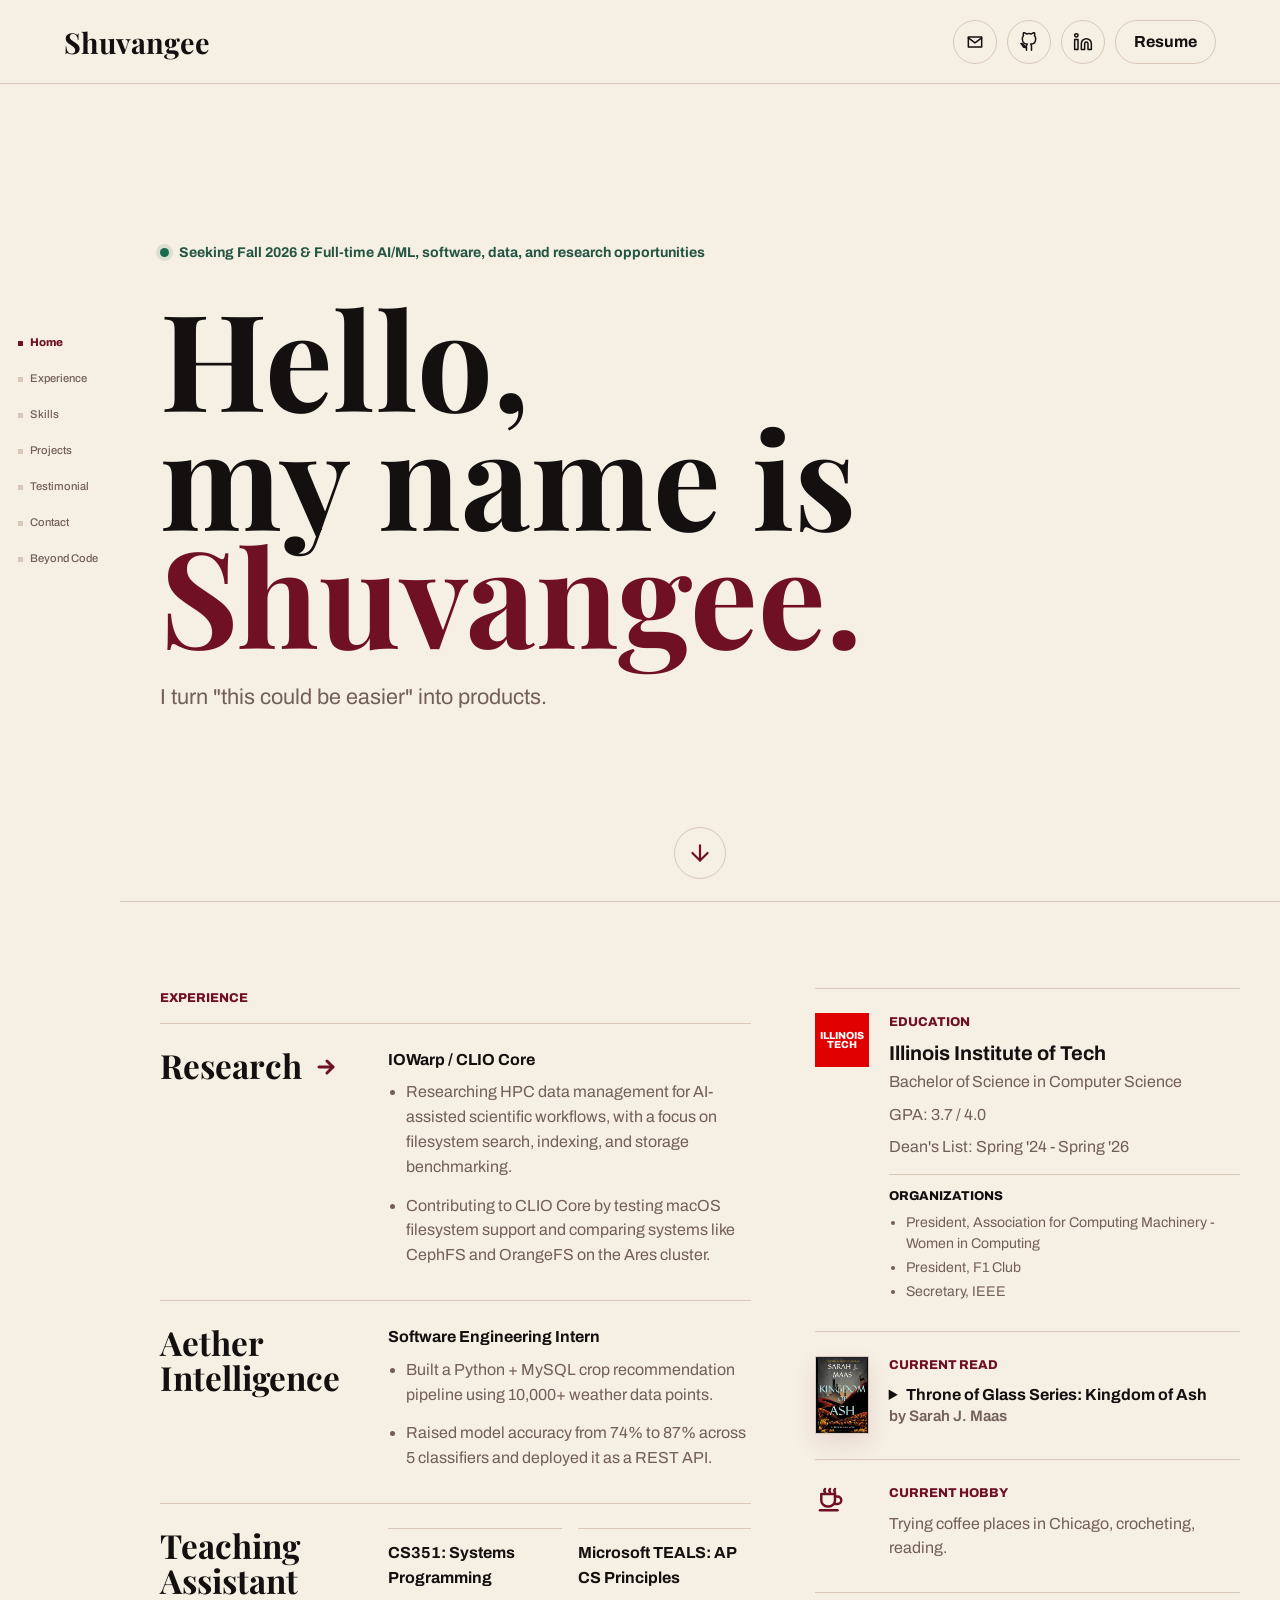
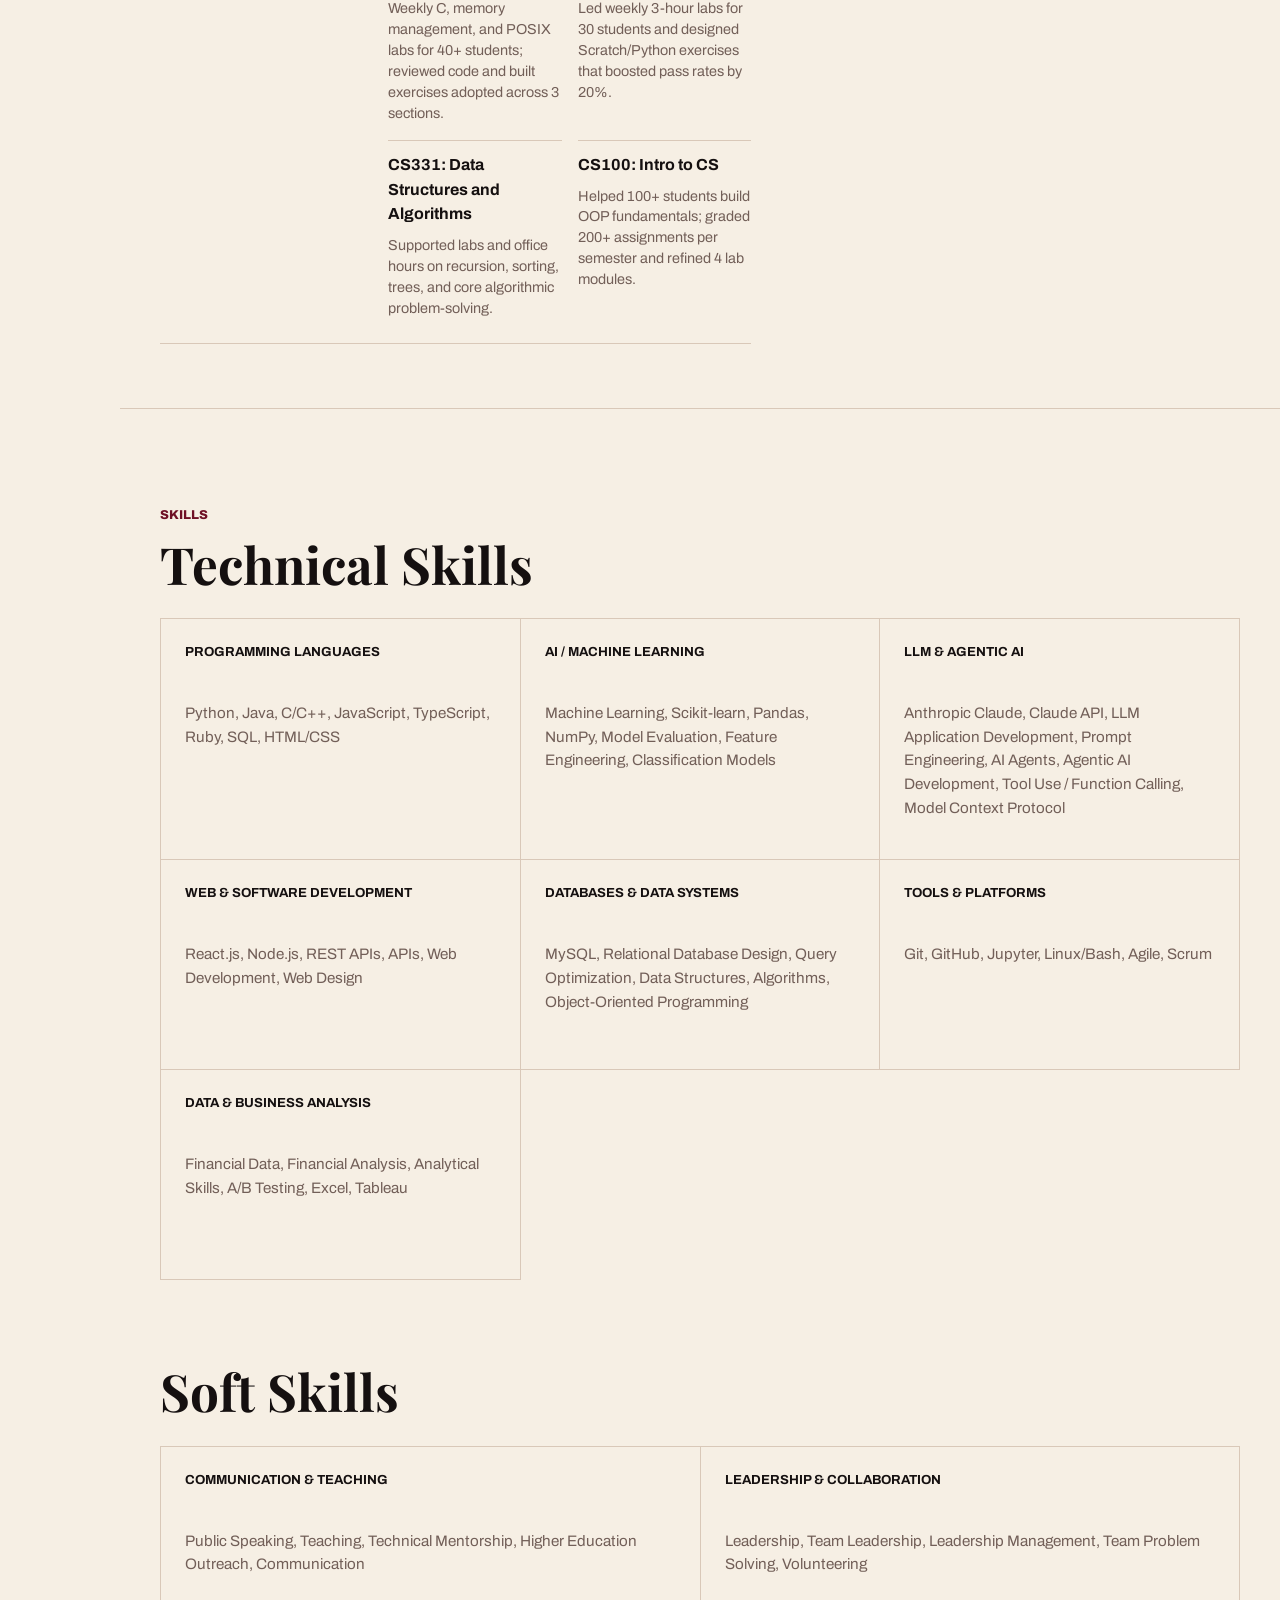
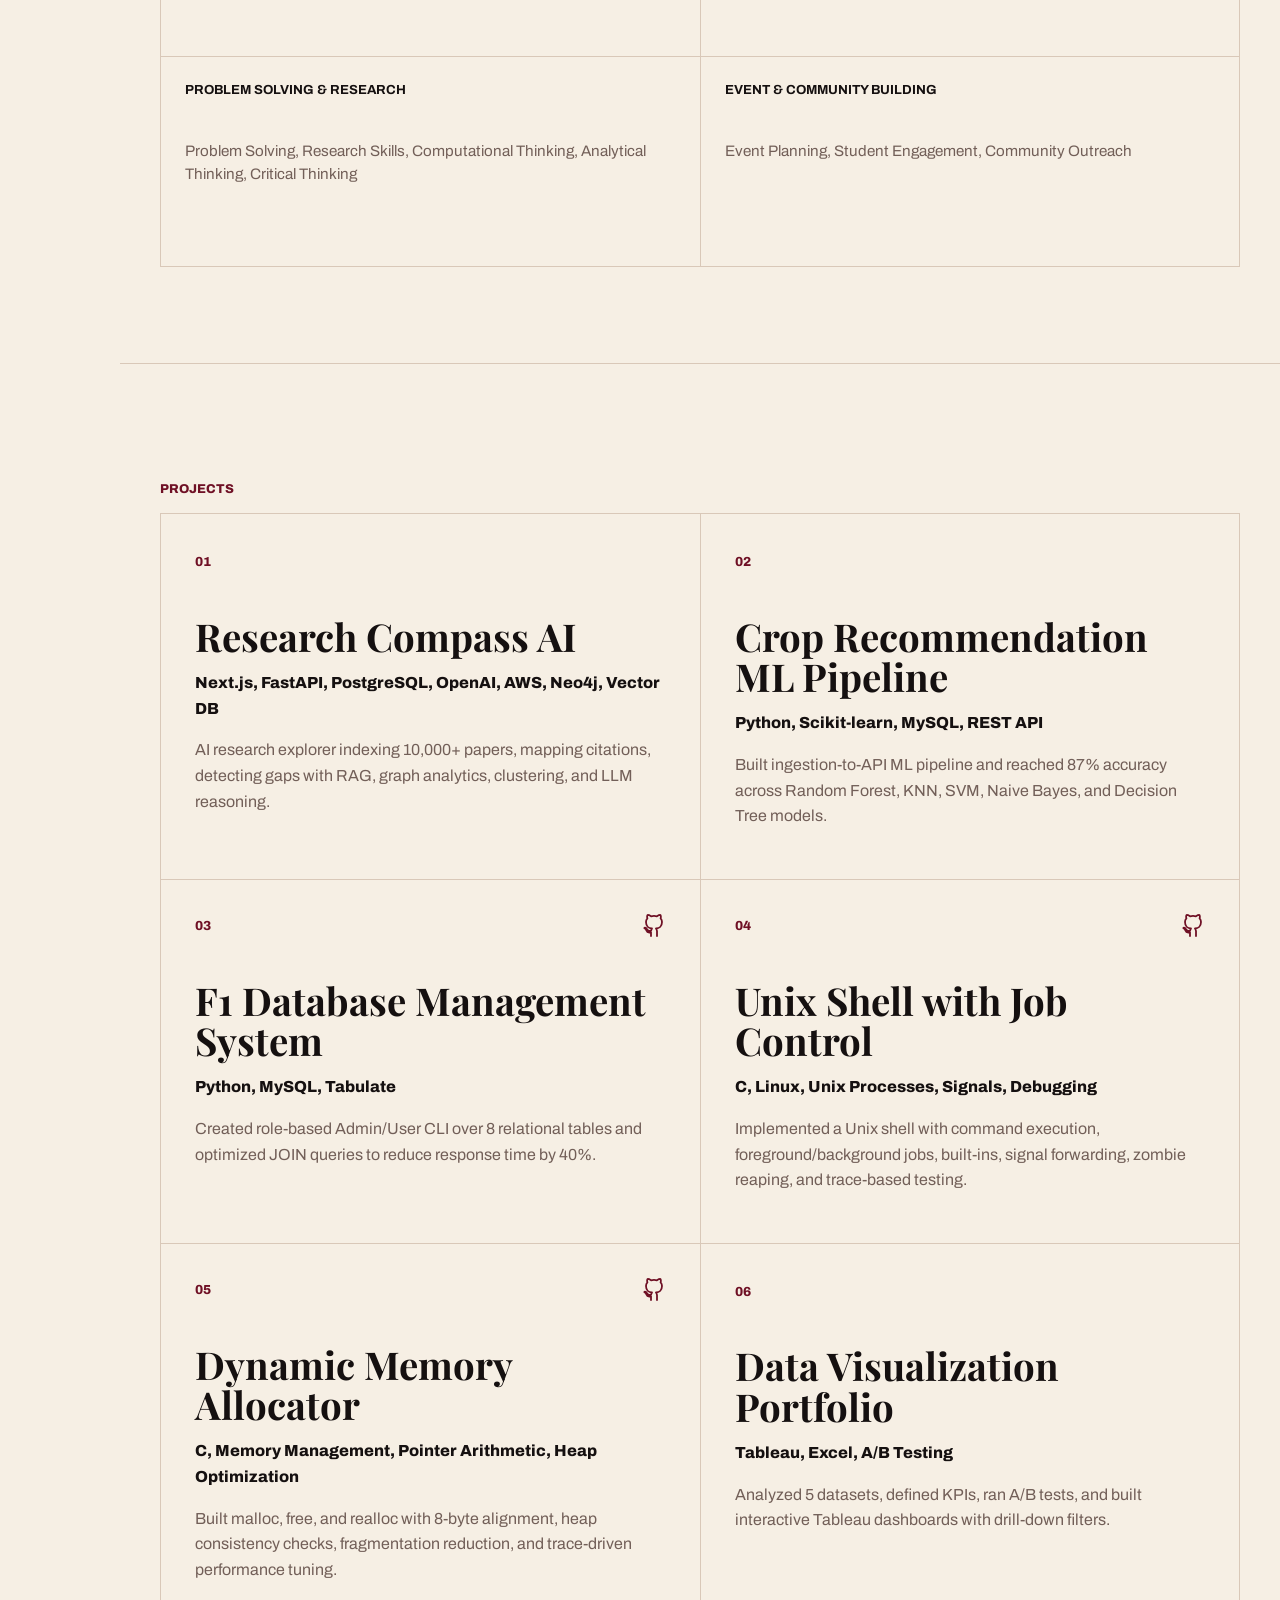
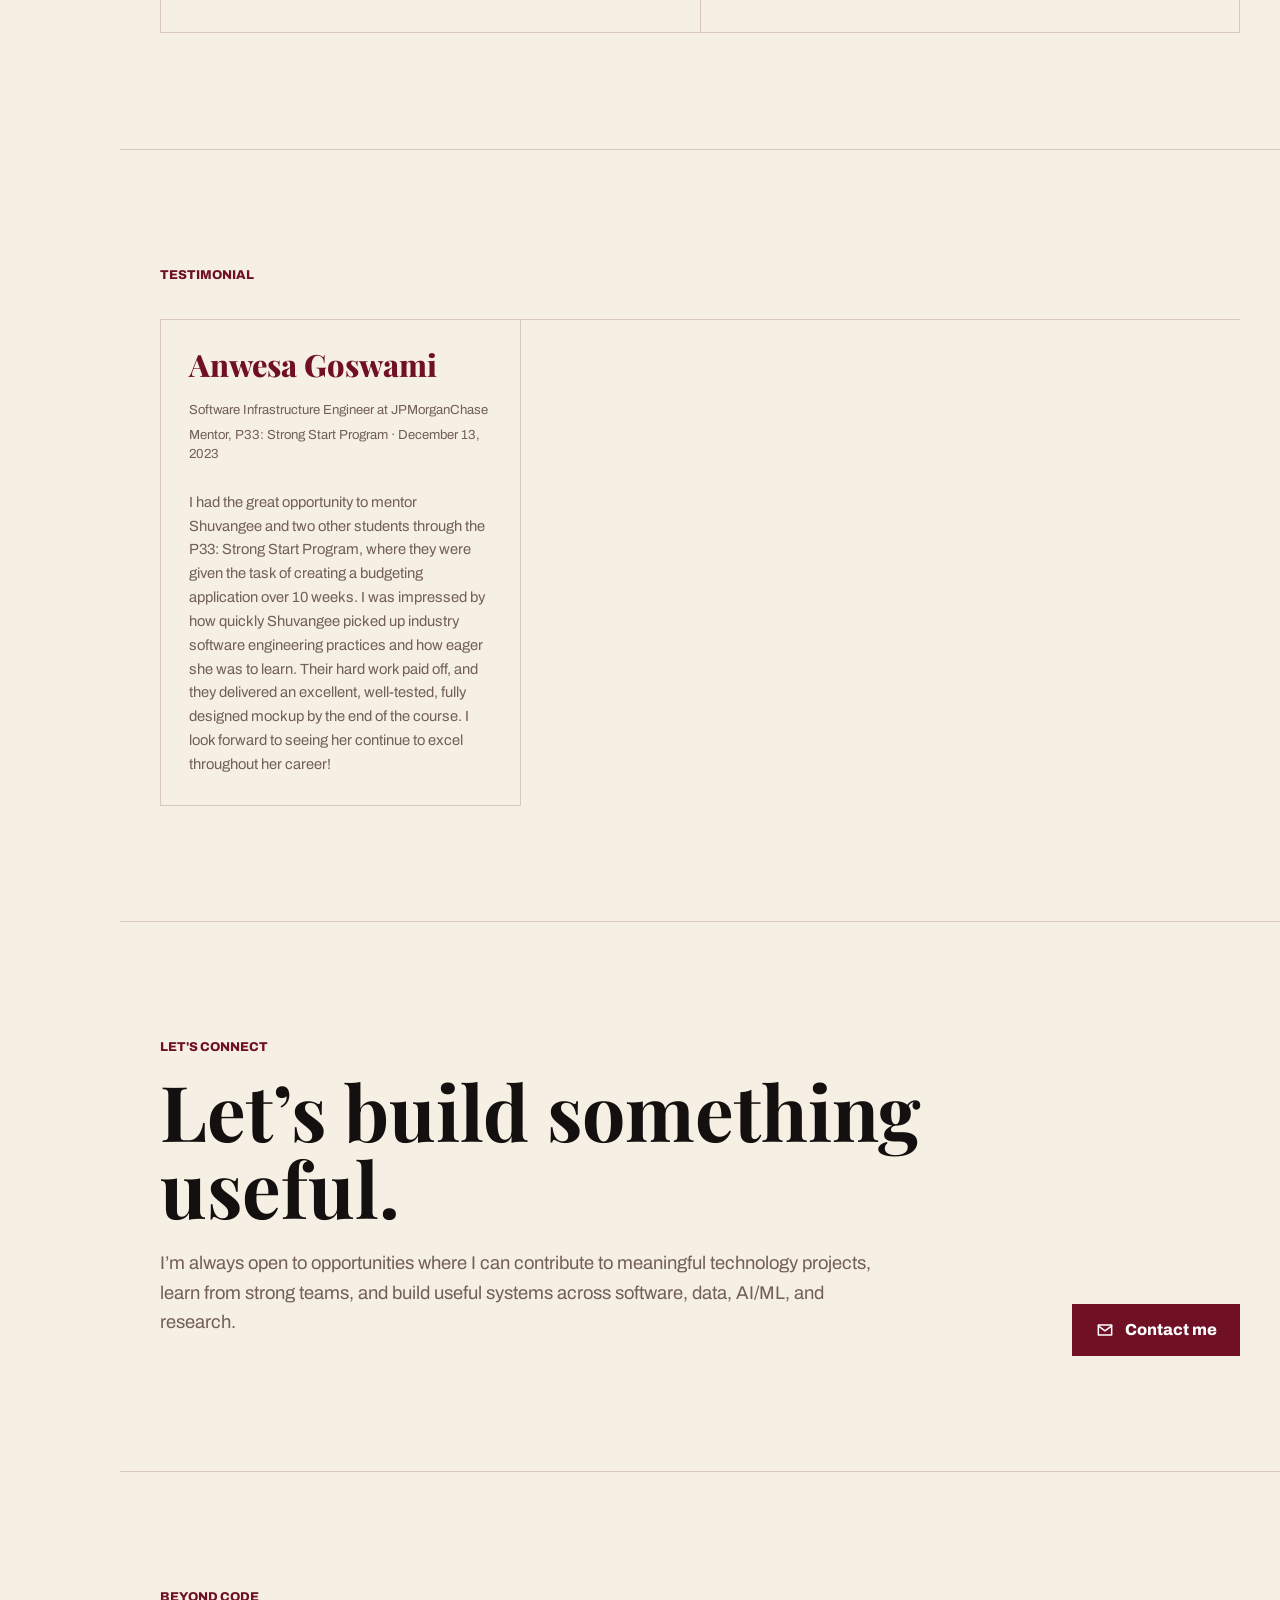
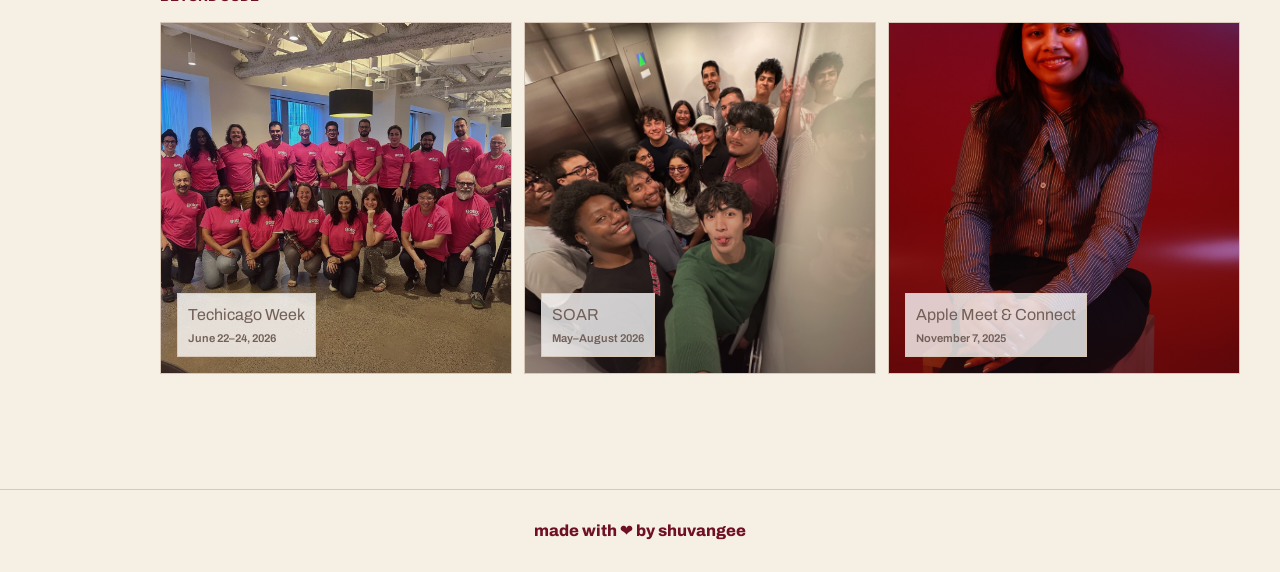
==== index.html @ c1980d55 "final 07/29" ====
<!DOCTYPE html>
<html lang="en">
  <head>
    <meta charset="UTF-8" />
    <meta name="viewport" content="width=device-width, initial-scale=1.0" />
    <title>Shuvangee | Portfolio</title>
    <link rel="preconnect" href="https://fonts.googleapis.com" />
    <link rel="preconnect" href="https://fonts.gstatic.com" crossorigin />
    <link href="https://fonts.googleapis.com/css2?family=Archivo:wght@400;500;600;700&family=Playfair+Display:wght@600;700&display=swap" rel="stylesheet" />
    <link rel="stylesheet" href="styles.css" />
  </head>
  <body>
    <header class="site-header">
      <a class="brand" href="index.html" aria-label="Shuvangee home">Shuvangee</a>
      <nav class="top-links" aria-label="Contact links">
        <a class="icon-link email-link" href="https://mail.google.com/mail/?view=cm&amp;fs=1&amp;to=shuvangee.seth2027%40gmail.com" target="_blank" rel="noreferrer" data-email="shuvangee.seth2027@gmail.com" aria-label="Email Shuvangee">
          <svg viewBox="0 0 24 24" aria-hidden="true"><path d="M4 6h16v12H4z"/><path d="m4 7 8 6 8-6"/></svg>
        </a>
        <a class="icon-link" href="https://github.com/shuvangee" target="_blank" rel="noreferrer" aria-label="GitHub profile">
          <svg viewBox="0 0 24 24" aria-hidden="true"><path d="M15 22v-4a4.8 4.8 0 0 0-1-3.5c3 0 6-2 6-6.5a5.1 5.1 0 0 0-1.4-3.6 4.8 4.8 0 0 0-.1-3.4s-1.1-.3-3.5 1.3a12.2 12.2 0 0 0-6 0C6.6.7 5.5 1 5.5 1a4.8 4.8 0 0 0-.1 3.4A5.1 5.1 0 0 0 4 8c0 4.5 3 6.5 6 6.5-.4.4-.8 1.1-.9 2.1-1.7.8-3.1.3-4.1-1.3 0 0-.8-1.5-2-1.6 0 0-1.3 0-.1.8 0 0 .9.4 1.5 2 0 0 .8 2.6 4.6 1.8V22"/></svg>
        </a>
        <a class="icon-link" href="https://www.linkedin.com/in/shuvangee-seth" target="_blank" rel="noreferrer" aria-label="LinkedIn profile">
          <svg viewBox="0 0 24 24" aria-hidden="true"><path d="M16 8a6 6 0 0 1 6 6v7h-4v-7a2 2 0 0 0-4 0v7h-4v-7a6 6 0 0 1 6-6z"/><path d="M2 9h4v12H2z"/><circle cx="4" cy="4" r="2"/></svg>
        </a>
        <a class="resume-link" href="assets/Shuvangee_Seth_Resume.pdf" target="_blank" rel="noreferrer">Resume</a>
      </nav>
    </header>

    <nav class="section-nav" aria-label="Page sections">
      <a href="#home" class="is-active" aria-current="location">Home</a>
      <a href="#experience">Experience</a>
      <a href="#skills">Skills</a>
      <a href="#projects">Projects</a>
      <a href="#testimonial">Testimonial</a>
      <a href="#contact">Contact</a>
      <a href="#beyond-code">Beyond Code</a>
    </nav>

    <main class="page-content">
      <section class="landing-page" id="home" aria-label="Introduction">
        <div class="landing-copy">
          <p class="availability-status">
            <span aria-hidden="true"></span>
            Seeking Fall 2026 &amp; Full-time AI/ML, software, data, and research opportunities
          </p>
          <h1><span>Hello,</span><span>my name is</span><strong>Shuvangee.</strong></h1>
          <p>I turn "this could be easier" into products.</p>
        </div>
        <div class="landing-spacer"></div>
        <a class="scroll-arrow" href="#experience" aria-label="Scroll to experience and education">
          <svg viewBox="0 0 24 24" aria-hidden="true"><path d="M12 5v14"/><path d="m5 12 7 7 7-7"/></svg>
        </a>
      </section>

      <section class="info-section" id="experience" aria-label="Experience and education">
        <div class="experience-panel">
          <p class="eyebrow">Experience</p>
          <div class="experience-list">
            <article>
              <h2>
                <a class="inline-page-link" href="research.html">
                  Research
                  <svg viewBox="0 0 24 24" aria-hidden="true"><path d="M5 12h14" /><path d="m13 6 6 6-6 6" /></svg>
                </a>
              </h2>
              <div class="experience-copy">
                <p>IOWarp / CLIO Core</p>
                <ul>
                  <li>Researching HPC data management for AI-assisted scientific workflows, with a focus on filesystem search, indexing, and storage benchmarking.</li>
                  <li>Contributing to CLIO Core by testing macOS filesystem support and comparing systems like CephFS and OrangeFS on the Ares cluster.</li>
                </ul>
              </div>
            </article>
            <article>
              <h2>Aether Intelligence</h2>
              <div class="experience-copy">
                <p>Software Engineering Intern</p>
                <ul>
                  <li>Built a Python + MySQL crop recommendation pipeline using 10,000+ weather data points.</li>
                  <li>Raised model accuracy from 74% to 87% across 5 classifiers and deployed it as a REST API.</li>
                </ul>
              </div>
            </article>
            <article>
              <h2>Teaching Assistant</h2>
              <div class="experience-copy">
                <div class="ta-grid">
                  <section>
                    <p>CS351: Systems Programming</p>
                    <span>Weekly C, memory management, and POSIX labs for 40+ students; reviewed code and built exercises adopted across 3 sections.</span>
                  </section>
                  <section>
                    <p>Microsoft TEALS: AP CS Principles</p>
                    <span>Led weekly 3-hour labs for 30 students and designed Scratch/Python exercises that boosted pass rates by 20%.</span>
                  </section>
                  <section>
                    <p>CS331: Data Structures and Algorithms</p>
                    <span>Supported labs and office hours on recursion, sorting, trees, and core algorithmic problem-solving.</span>
                  </section>
                  <section>
                    <p>CS100: Intro to CS</p>
                    <span>Helped 100+ students build OOP fundamentals; graded 200+ assignments per semester and refined 4 lab modules.</span>
                  </section>
                </div>
              </div>
            </article>
          </div>
        </div>

        <aside class="details-panel">
          <div class="mini-detail detail-card">
            <div class="school-logo" aria-label="Illinois Tech logo">Illinois<br />Tech</div>
            <div>
              <p class="eyebrow">Education</p>
              <h2>Illinois Institute of Tech</h2>
              <p>Bachelor of Science in Computer Science</p>
              <p>GPA: 3.7 / 4.0</p>
              <p>Dean's List: Spring '24 - Spring '26</p>
              <div class="organizations">
                <p>Organizations</p>
                <ul>
                  <li>President, Association for Computing Machinery - Women in Computing</li>
                  <li>President, F1 Club</li>
                  <li>Secretary, IEEE</li>
                </ul>
              </div>
            </div>
          </div>

          <div class="mini-detail detail-card">
            <img class="detail-image book-cover" src="assets/kingdom-of-ash.png" alt="Kingdom of Ash book cover" />
            <div>
              <p class="eyebrow">Current Read</p>
              <details class="read-card">
                <summary>Throne of Glass Series: Kingdom of Ash<br /><span>by Sarah J. Maas</span></summary>
                <p class="previous-label">My previous reads:</p>
                <ul>
                  <li>Crescent City series by SJM</li>
                  <li>A Court of Thorns and Roses series by SJM</li>
                  <li>The Palace of Illusions by Chitra Banerjee Divakaruni</li>
                </ul>
              </details>
            </div>
          </div>

          <div class="mini-detail detail-card hobby-card">
            <svg class="detail-icon coffee-icon" viewBox="0 0 24 24" aria-hidden="true">
              <path d="M5 8h11v5a5 5 0 0 1-5 5H10a5 5 0 0 1-5-5V8Z" />
              <path d="M16 10h2a3 3 0 0 1 0 6h-2" />
              <path d="M4 21h14" />
              <path d="M8 4c-.7.8-.7 1.7 0 2.5" />
              <path d="M12 4c-.7.8-.7 1.7 0 2.5" />
              <path d="M16 4c-.7.8-.7 1.7 0 2.5" />
            </svg>
            <div>
              <p class="eyebrow">Current Hobby</p>
              <p>Trying coffee places in Chicago, crocheting, reading.</p>
            </div>
          </div>
        </aside>
      </section>

      <section class="skills-section" id="skills" aria-label="Skills">
        <div class="section-heading">
          <p class="eyebrow">Skills</p>
        </div>
        <div class="skills-subsection">
          <h2>Technical Skills</h2>
          <div class="skills-grid technical-skills">
            <div>
              <h3>Programming Languages</h3>
              <p>Python, Java, C/C++, JavaScript, TypeScript, Ruby, SQL, HTML/CSS</p>
            </div>
            <div>
              <h3>AI / Machine Learning</h3>
              <p>Machine Learning, Scikit-learn, Pandas, NumPy, Model Evaluation, Feature Engineering, Classification Models</p>
            </div>
            <div>
              <h3>LLM &amp; Agentic AI</h3>
              <p>Anthropic Claude, Claude API, LLM Application Development, Prompt Engineering, AI Agents, Agentic AI Development, Tool Use / Function Calling, Model Context Protocol</p>
            </div>
            <div>
              <h3>Web &amp; Software Development</h3>
              <p>React.js, Node.js, REST APIs, APIs, Web Development, Web Design</p>
            </div>
            <div>
              <h3>Databases &amp; Data Systems</h3>
              <p>MySQL, Relational Database Design, Query Optimization, Data Structures, Algorithms, Object-Oriented Programming</p>
            </div>
            <div>
              <h3>Tools &amp; Platforms</h3>
              <p>Git, GitHub, Jupyter, Linux/Bash, Agile, Scrum</p>
            </div>
            <div>
              <h3>Data &amp; Business Analysis</h3>
              <p>Financial Data, Financial Analysis, Analytical Skills, A/B Testing, Excel, Tableau</p>
            </div>
          </div>
        </div>
        <div class="skills-subsection soft-skills-section">
          <h2>Soft Skills</h2>
          <div class="skills-grid soft-skills">
            <div>
              <h3>Communication &amp; Teaching</h3>
              <p>Public Speaking, Teaching, Technical Mentorship, Higher Education Outreach, Communication</p>
            </div>
            <div>
              <h3>Leadership &amp; Collaboration</h3>
              <p>Leadership, Team Leadership, Leadership Management, Team Problem Solving, Volunteering</p>
            </div>
            <div>
              <h3>Problem Solving &amp; Research</h3>
              <p>Problem Solving, Research Skills, Computational Thinking, Analytical Thinking, Critical Thinking</p>
            </div>
            <div>
              <h3>Event &amp; Community Building</h3>
              <p>Event Planning, Student Engagement, Community Outreach</p>
            </div>
          </div>
        </div>
      </section>

      <section class="projects-section" id="projects" aria-label="Projects">
        <div class="section-heading">
          <p class="eyebrow">Projects</p>
        </div>
        <div class="project-grid">
          <article class="project-item">
            <span>01</span>
            <h3>Research Compass AI</h3>
            <p><strong>Next.js, FastAPI, PostgreSQL, OpenAI, AWS, Neo4j, Vector DB</strong></p>
            <p>AI research explorer indexing 10,000+ papers, mapping citations, detecting gaps with RAG, graph analytics, clustering, and LLM reasoning.</p>
          </article>
          <article class="project-item">
            <span>02</span>
            <h3>Crop Recommendation ML Pipeline</h3>
            <p><strong>Python, Scikit-learn, MySQL, REST API</strong></p>
            <p>Built ingestion-to-API ML pipeline and reached 87% accuracy across Random Forest, KNN, SVM, Naive Bayes, and Decision Tree models.</p>
          </article>
          <a class="project-item" href="https://github.com/shuvangee/F1-Database-Management-System" target="_blank" rel="noreferrer">
            <div class="project-meta">
              <span>03</span>
              <svg class="project-github" viewBox="0 0 24 24" aria-label="View project on GitHub"><path d="M15 22v-4a4.8 4.8 0 0 0-1-3.5c3 0 6-2 6-6.5a5.1 5.1 0 0 0-1.4-3.6 4.8 4.8 0 0 0-.1-3.4s-1.1-.3-3.5 1.3a12.2 12.2 0 0 0-6 0C6.6.7 5.5 1 5.5 1a4.8 4.8 0 0 0-.1 3.4A5.1 5.1 0 0 0 4 8c0 4.5 3 6.5 6 6.5-.4.4-.8 1.1-.9 2.1-1.7.8-3.1.3-4.1-1.3 0 0-.8-1.5-2-1.6 0 0-1.3 0-.1.8 0 0 .9.4 1.5 2 0 0 .8 2.6 4.6 1.8V22"/></svg>
            </div>
            <h3>F1 Database Management System</h3>
            <p><strong>Python, MySQL, Tabulate</strong></p>
            <p>Created role-based Admin/User CLI over 8 relational tables and optimized JOIN queries to reduce response time by 40%.</p>
          </a>
          <a class="project-item" href="https://github.com/shuvangee/Shell-Lab" target="_blank" rel="noreferrer">
            <div class="project-meta">
              <span>04</span>
              <svg class="project-github" viewBox="0 0 24 24" aria-label="View project on GitHub"><path d="M15 22v-4a4.8 4.8 0 0 0-1-3.5c3 0 6-2 6-6.5a5.1 5.1 0 0 0-1.4-3.6 4.8 4.8 0 0 0-.1-3.4s-1.1-.3-3.5 1.3a12.2 12.2 0 0 0-6 0C6.6.7 5.5 1 5.5 1a4.8 4.8 0 0 0-.1 3.4A5.1 5.1 0 0 0 4 8c0 4.5 3 6.5 6 6.5-.4.4-.8 1.1-.9 2.1-1.7.8-3.1.3-4.1-1.3 0 0-.8-1.5-2-1.6 0 0-1.3 0-.1.8 0 0 .9.4 1.5 2 0 0 .8 2.6 4.6 1.8V22"/></svg>
            </div>
            <h3>Unix Shell with Job Control</h3>
            <p><strong>C, Linux, Unix Processes, Signals, Debugging</strong></p>
            <p>Implemented a Unix shell with command execution, foreground/background jobs, built-ins, signal forwarding, zombie reaping, and trace-based testing.</p>
          </a>
          <a class="project-item" href="https://github.com/shuvangee/Dynamic-Memory-Allocator-" target="_blank" rel="noreferrer">
            <div class="project-meta">
              <span>05</span>
              <svg class="project-github" viewBox="0 0 24 24" aria-label="View project on GitHub"><path d="M15 22v-4a4.8 4.8 0 0 0-1-3.5c3 0 6-2 6-6.5a5.1 5.1 0 0 0-1.4-3.6 4.8 4.8 0 0 0-.1-3.4s-1.1-.3-3.5 1.3a12.2 12.2 0 0 0-6 0C6.6.7 5.5 1 5.5 1a4.8 4.8 0 0 0-.1 3.4A5.1 5.1 0 0 0 4 8c0 4.5 3 6.5 6 6.5-.4.4-.8 1.1-.9 2.1-1.7.8-3.1.3-4.1-1.3 0 0-.8-1.5-2-1.6 0 0-1.3 0-.1.8 0 0 .9.4 1.5 2 0 0 .8 2.6 4.6 1.8V22"/></svg>
            </div>
            <h3>Dynamic Memory Allocator</h3>
            <p><strong>C, Memory Management, Pointer Arithmetic, Heap Optimization</strong></p>
            <p>Built malloc, free, and realloc with 8-byte alignment, heap consistency checks, fragmentation reduction, and trace-driven performance tuning.</p>
          </a>
          <article class="project-item">
            <span>06</span>
            <h3>Data Visualization Portfolio</h3>
            <p><strong>Tableau, Excel, A/B Testing</strong></p>
            <p>Analyzed 5 datasets, defined KPIs, ran A/B tests, and built interactive Tableau dashboards with drill-down filters.</p>
          </article>
        </div>
      </section>

      <section class="testimonial-section" id="testimonial" aria-label="Testimonial">
        <div class="section-heading">
          <p class="eyebrow">Testimonial</p>
        </div>
        <div class="testimonial-grid">
          <article class="testimonial-card">
            <div class="testimonial-attribution">
              <a href="https://www.linkedin.com/in/anwesa-goswami-52756a176/" target="_blank" rel="noreferrer">Anwesa Goswami</a>
              <span>Software Infrastructure Engineer at JPMorganChase</span>
              <span>Mentor, P33: Strong Start Program · December 13, 2023</span>
            </div>
            <blockquote>
              <p>I had the great opportunity to mentor Shuvangee and two other students through the P33: Strong Start Program, where they were given the task of creating a budgeting application over 10 weeks. I was impressed by how quickly Shuvangee picked up industry software engineering practices and how eager she was to learn. Their hard work paid off, and they delivered an excellent, well-tested, fully designed mockup by the end of the course. I look forward to seeing her continue to excel throughout her career!</p>
            </blockquote>
          </article>
        </div>
      </section>

      <section class="contact-section" id="contact" aria-label="Contact Shuvangee">
        <div>
          <p class="eyebrow">Let's Connect</p>
          <h2>Let’s build something useful.</h2>
          <p>I’m always open to opportunities where I can contribute to meaningful technology projects, learn from strong teams, and build useful systems across software, data, AI/ML, and research.</p>
        </div>
        <a class="contact-button email-link" href="https://mail.google.com/mail/?view=cm&amp;fs=1&amp;to=shuvangee.seth2027%40gmail.com" target="_blank" rel="noreferrer" data-email="shuvangee.seth2027@gmail.com">
          <svg viewBox="0 0 24 24" aria-hidden="true"><path d="M4 6h16v12H4z"/><path d="m4 7 8 6 8-6"/></svg>
          Contact me
        </a>
      </section>

      <section class="beyond-section" id="beyond-code" aria-label="Beyond code">
        <div class="section-heading">
          <p class="eyebrow">Beyond Code</p>
        </div>
        <div class="insta-grid">
          <button class="post-tile has-photo" type="button" data-post="0" aria-label="Open Accelerate Chicago post">
            <img src="assets/accelerate-chicago-techicago-2026.jpg" alt="Accelerate Chicago Techicago Week volunteers" />
            <span>Techicago Week<small>June 22–24, 2026</small></span>
          </button>
          <button class="post-tile has-photo" type="button" data-post="1" aria-label="Open SOAR at IIT post">
            <img src="assets/soar-iit-2026.jpg" alt="SOAR at IIT group photo" />
            <span>SOAR<small>May–August 2026</small></span>
          </button>
          <button class="post-tile has-photo" type="button" data-post="2" aria-label="Open Apple Meet and Connect post">
            <img src="assets/apple-meet-connect-2025-1.jpg" alt="Shuvangee at Apple's Meet and Connect event" />
            <span>Apple Meet &amp; Connect<small>November 7, 2025</small></span>
          </button>
        </div>
      </section>
    </main>

    <div class="post-modal" id="post-modal" aria-hidden="true">
      <div class="post-dialog" role="dialog" aria-modal="true" aria-labelledby="post-title">
        <button class="modal-close" type="button" aria-label="Close post">Close</button>
        <button class="modal-arrow modal-prev" type="button" aria-label="Previous picture">
          <svg viewBox="0 0 24 24" aria-hidden="true"><path d="m15 18-6-6 6-6"/></svg>
        </button>
        <div class="modal-photo" aria-label="Post photo">
          <img id="modal-image" alt="" />
        </div>
        <button class="modal-arrow modal-next" type="button" aria-label="Next picture">
          <svg viewBox="0 0 24 24" aria-hidden="true"><path d="m9 18 6-6-6-6"/></svg>
        </button>
        <div class="modal-caption">
          <div class="modal-caption-copy">
            <p id="post-title">Design notes</p>
            <time id="post-date"></time>
          </div>
          <span id="post-counter">1 / 3</span>
        </div>
      </div>
    </div>

    <footer>made with ❤️ by shuvangee</footer>
    <script src="script.js?v=6"></script>
  </body>
</html>
---- styles.css ----
:root {
  --bg: #f6efe4;
  --text: #151010;
  --muted: #725f58;
  --line: #d9c8b8;
  --maroon: #6f1025;
  --soft: #efe0d2;
  --ink: #111;
}

* {
  box-sizing: border-box;
}

html {
  scroll-padding-top: 82px;
  scroll-snap-type: y proximity;
  scroll-behavior: smooth;
}

body {
  margin: 0;
  background: var(--bg);
  color: var(--text);
  font-family: Archivo, system-ui, sans-serif;
  line-height: 1.6;
}

body.modal-open {
  overflow: hidden;
}

.page-content {
  margin-left: 120px;
}

a {
  color: inherit;
  text-decoration: none;
}

button {
  font: inherit;
}

.section-nav {
  display: grid;
  gap: 8px;
  left: 18px;
  position: fixed;
  top: 50%;
  transform: translateY(-50%);
  width: 98px;
  z-index: 8;
}

.section-nav a {
  align-items: center;
  color: var(--muted);
  display: flex;
  font-size: 0.7rem;
  font-weight: 500;
  gap: 7px;
  line-height: 1.2;
  min-height: 28px;
  transition: color 180ms ease, font-weight 180ms ease;
}

.section-nav a::before {
  background: var(--line);
  content: "";
  height: 5px;
  width: 5px;
}

.section-nav a:hover,
.section-nav a:focus-visible,
.section-nav a.is-active {
  color: var(--maroon);
  font-weight: 800;
  outline: none;
}

.section-nav a.is-active::before {
  background: var(--maroon);
}

.site-header {
  align-items: center;
  background: rgba(246, 239, 228, 0.9);
  border-bottom: 1px solid var(--line);
  display: flex;
  gap: 18px;
  justify-content: space-between;
  padding: 18px clamp(18px, 5vw, 64px);
  position: sticky;
  top: 0;
  z-index: 10;
  backdrop-filter: blur(16px);
}

.brand {
  font-family: "Playfair Display", serif;
  font-size: clamp(1.35rem, 3vw, 1.8rem);
  font-weight: 700;
}

.top-links {
  align-items: center;
  display: flex;
  flex-wrap: wrap;
  gap: 10px;
  justify-content: flex-end;
}

.icon-link,
.resume-link {
  align-items: center;
  border: 1px solid var(--line);
  border-radius: 999px;
  display: inline-flex;
  justify-content: center;
  min-height: 44px;
  transition: transform 180ms ease, background 180ms ease, border-color 180ms ease;
}

.icon-link {
  height: 44px;
  width: 44px;
}

.icon-link svg,
.detail-icon,
.modal-arrow svg {
  fill: none;
  stroke: currentColor;
  stroke-linecap: round;
  stroke-linejoin: round;
}

.icon-link svg {
  height: 20px;
  stroke-width: 1.8;
  width: 20px;
}

.resume-link {
  font-weight: 700;
  padding: 0 18px;
}

.icon-link:hover,
.resume-link:hover,
.icon-link:focus-visible,
.resume-link:focus-visible {
  background: var(--soft);
  border-color: var(--maroon);
  outline: none;
  transform: translateY(-2px);
}

.landing-page,
.info-section,
.skills-section,
.projects-section,
.testimonial-section,
.contact-section,
.beyond-section,
.section-shell {
  margin: 0 auto;
  max-width: 1160px;
  padding-left: clamp(18px, 5vw, 40px);
  padding-right: clamp(18px, 5vw, 40px);
}

.landing-page {
  scroll-snap-align: start;
  scroll-snap-stop: always;
}

.landing-page {
  align-items: center;
  display: grid;
  grid-template-columns: minmax(0, 1fr) minmax(240px, 0.45fr);
  min-height: calc(100vh - 82px);
  min-height: calc(100svh - 82px);
  padding-bottom: clamp(86px, 10vh, 118px);
  padding-top: clamp(42px, 7vh, 82px);
  position: relative;
}

.landing-copy {
  max-width: 900px;
}

.availability-status {
  align-items: flex-start;
  color: #245542 !important;
  display: flex;
  font-size: clamp(0.78rem, 1.1vw, 0.9rem) !important;
  font-weight: 700;
  gap: 10px;
  line-height: 1.4;
  margin-bottom: clamp(26px, 4vh, 48px) !important;
  max-width: 720px !important;
}

.availability-status span {
  animation: status-blink 1.8s ease-in-out infinite;
  background: #176c4c;
  border-radius: 50%;
  box-shadow: 0 0 0 4px rgba(23, 108, 76, 0.12);
  flex: 0 0 auto;
  height: 9px;
  margin-top: 5px;
  width: 9px;
}

.landing-copy h1 {
  color: var(--text);
  font-family: "Playfair Display", serif;
  font-size: clamp(5rem, 10.5vw, 10rem);
  line-height: 0.88;
  margin-bottom: clamp(18px, 3vh, 28px);
}

.landing-copy h1 span {
  color: var(--text);
  display: block;
  white-space: nowrap;
}

.landing-copy h1 strong {
  color: var(--maroon);
  display: block;
  font-weight: 700;
  white-space: nowrap;
}

.landing-copy p {
  color: var(--muted);
  font-size: clamp(1rem, 1.8vw, 1.35rem);
  margin: 0;
  max-width: 520px;
}

.scroll-arrow {
  align-items: center;
  animation: bounce-arrow 1.35s ease-in-out infinite;
  border: 1px solid var(--line);
  border-radius: 50%;
  bottom: 22px;
  color: var(--maroon);
  display: flex;
  height: 52px;
  justify-content: center;
  left: 50%;
  position: absolute;
  transform: translateX(-50%);
  width: 52px;
}

.scroll-arrow:hover,
.scroll-arrow:focus-visible {
  background: var(--soft);
  border-color: var(--maroon);
  outline: none;
}

.scroll-arrow svg {
  fill: none;
  height: 26px;
  stroke: currentColor;
  stroke-linecap: round;
  stroke-linejoin: round;
  stroke-width: 2;
  width: 26px;
}

.info-section {
  border-top: 1px solid var(--line);
  display: grid;
  gap: clamp(36px, 5vw, 64px);
  grid-template-columns: minmax(0, 1fr) minmax(320px, 0.72fr);
  padding-bottom: clamp(36px, 5vw, 64px);
  padding-top: clamp(56px, 7vw, 86px);
}

.eyebrow {
  color: var(--maroon);
  font-size: 0.8rem;
  font-weight: 800;
  letter-spacing: 0;
  margin: 0 0 14px;
  text-transform: uppercase;
}

h1,
h2,
h3,
p {
  margin-top: 0;
}

.section-heading h2 {
  font-family: "Playfair Display", serif;
  font-size: clamp(2.4rem, 5vw, 5rem);
  line-height: 1;
  margin-bottom: 28px;
}

.experience-list {
  border-top: 1px solid var(--line);
}

.experience-list article {
  border-bottom: 1px solid var(--line);
  display: grid;
  gap: clamp(20px, 3vw, 44px);
  grid-template-columns: minmax(190px, 0.38fr) 1fr;
  min-height: 128px;
  padding: 24px 0;
}

.experience-list h2 {
  font-family: "Playfair Display", serif;
  font-size: clamp(1.7rem, 2.6vw, 2.35rem);
  line-height: 1.05;
  margin-bottom: 0;
}

.inline-page-link {
  align-items: baseline;
  display: inline-flex;
  gap: 12px;
  transition: color 180ms ease, transform 180ms ease;
}

.inline-page-link svg {
  color: var(--maroon);
  fill: none;
  height: 0.72em;
  stroke: currentColor;
  stroke-linecap: round;
  stroke-linejoin: round;
  stroke-width: 3;
  width: 0.72em;
}

.inline-page-link:hover,
.inline-page-link:focus-visible {
  color: var(--maroon);
  outline: none;
  transform: translateX(4px);
}

.experience-list p,
.experience-list li,
.experience-copy span,
.project-item p,
.details-panel p,
.read-card li,
.previous-label,
.resume-panel p {
  color: var(--muted);
}

.experience-copy p {
  color: var(--text);
  font-weight: 700;
  margin-bottom: 8px;
}

.experience-copy ul {
  display: grid;
  gap: 6px;
  margin: 0;
  padding-left: 18px;
}

.experience-copy li {
  font-size: clamp(0.92rem, 1.15vw, 1rem);
  line-height: 1.45;
}

.ta-grid {
  display: grid;
  gap: 16px;
  grid-template-columns: repeat(2, minmax(0, 1fr));
}

.ta-grid section {
  border-top: 1px solid var(--line);
  padding-top: 12px;
}

.ta-grid p {
  color: var(--text);
  font-weight: 700;
  margin-bottom: 6px;
}

.ta-grid span {
  display: block;
  font-size: clamp(0.9rem, 1.05vw, 0.98rem);
  line-height: 1.45;
}

.details-panel {
  display: grid;
  align-content: start;
  gap: 0;
}

.mini-detail {
  border-bottom: 1px solid var(--line);
  min-height: 128px;
  padding: 24px 0;
}

.details-panel .mini-detail:first-of-type {
  border-top: 1px solid var(--line);
}

.detail-card {
  align-items: start;
  display: grid;
  gap: 20px;
  grid-template-columns: 54px 1fr;
}

.detail-icon {
  color: var(--maroon);
  height: 30px;
  margin-top: 1px;
  stroke-width: 2;
  width: 30px;
}

.coffee-icon {
  height: 30px;
  margin-top: 0;
  width: 30px;
}

.detail-image {
  display: block;
  object-fit: cover;
}

.school-logo {
  aspect-ratio: 1;
  align-items: center;
  background: #e00000;
  color: #fff;
  display: flex;
  flex-direction: column;
  font-size: 0.64rem;
  font-weight: 800;
  justify-content: center;
  line-height: 0.92;
  text-align: center;
  text-transform: uppercase;
  width: 54px;
}

.book-cover {
  border: 1px solid var(--line);
  box-shadow: 0 10px 24px rgba(111, 16, 37, 0.1);
  width: 54px;
}

.detail-card .eyebrow {
  color: var(--maroon);
  font-size: 0.8rem;
}

.detail-card h2 {
  font-family: Archivo, system-ui, sans-serif;
  font-size: clamp(1.05rem, 1.6vw, 1.25rem);
  line-height: 1.25;
  margin-bottom: 4px;
}

.detail-card p,
.experience-copy p,
.experience-copy li {
  font-size: clamp(0.96rem, 1.25vw, 1.08rem);
  line-height: 1.55;
  margin-bottom: 8px;
}

.organizations {
  border-top: 1px solid var(--line);
  margin-top: 14px;
  padding-top: 12px;
}

.organizations > p {
  color: var(--text);
  font-size: 0.8rem;
  font-weight: 800;
  margin-bottom: 6px;
  text-transform: uppercase;
}

.organizations ul {
  margin: 0;
  padding-left: 17px;
}

.organizations li {
  color: var(--muted);
  font-size: 0.88rem;
  line-height: 1.45;
  margin-bottom: 4px;
}

.skills-section {
  border-top: 1px solid var(--line);
  padding-bottom: clamp(62px, 8vw, 96px);
  padding-top: clamp(62px, 8vw, 96px);
}

.skills-subsection + .skills-subsection {
  margin-top: clamp(54px, 7vw, 86px);
}

.skills-subsection > h2 {
  font-family: "Playfair Display", serif;
  font-size: clamp(2.25rem, 4vw, 3.9rem);
  line-height: 1;
  margin-bottom: 28px;
}

.skills-grid {
  border-left: 1px solid var(--line);
  border-top: 1px solid var(--line);
  display: grid;
  grid-template-columns: repeat(3, minmax(0, 1fr));
}

.skills-grid > div {
  border-bottom: 1px solid var(--line);
  border-right: 1px solid var(--line);
  min-height: 210px;
  padding: 24px;
}

.skills-grid h3 {
  font-size: 0.82rem;
  line-height: 1.3;
  margin-bottom: 42px;
  text-transform: uppercase;
}

.skills-grid p {
  color: var(--muted);
  font-size: 0.95rem;
  line-height: 1.55;
}

.soft-skills {
  grid-template-columns: repeat(2, minmax(0, 1fr));
}

.read-card summary {
  color: var(--text);
  cursor: pointer;
  font-size: clamp(0.96rem, 1.25vw, 1.08rem);
  font-weight: 700;
  line-height: 1.35;
}

.read-card summary span {
  color: var(--muted);
  font-size: 0.95em;
  font-weight: 600;
}

.read-card summary:focus-visible {
  outline: 2px solid var(--maroon);
  outline-offset: 4px;
}

.current-read {
  margin: 18px 0 10px;
}

.read-card ul {
  font-size: 0.95rem;
  margin-bottom: 0;
  margin-top: 8px;
  padding-left: 18px;
}

.previous-label {
  font-size: 0.95rem;
  font-weight: 700;
  margin: 16px 0 0;
}

.hobby-card p:not(.eyebrow) {
  font-size: clamp(0.96rem, 1.25vw, 1.08rem);
  line-height: 1.5;
}

.projects-section,
.beyond-section {
  border-top: 1px solid var(--line);
  padding-bottom: clamp(70px, 9vw, 118px);
  padding-top: clamp(70px, 9vw, 118px);
}

.project-grid {
  display: grid;
  gap: 0;
  grid-template-columns: repeat(2, minmax(0, 1fr));
  border-top: 1px solid var(--line);
  border-left: 1px solid var(--line);
}

.project-item {
  border-bottom: 1px solid var(--line);
  border-right: 1px solid var(--line);
  color: inherit;
  display: block;
  min-height: 300px;
  padding: clamp(20px, 3vw, 34px);
  transition: background 180ms ease, transform 180ms ease;
}

.project-item[href]:hover,
.project-item[href]:focus-visible {
  background: var(--soft);
  outline: none;
  transform: translateY(-3px);
}

.project-item span {
  color: var(--maroon);
  font-size: 0.82rem;
  font-weight: 800;
}

.project-meta {
  align-items: center;
  display: flex;
  justify-content: space-between;
}

.project-github {
  fill: none;
  height: 24px;
  stroke: var(--maroon);
  stroke-linecap: round;
  stroke-linejoin: round;
  stroke-width: 1.8;
  width: 24px;
}

.project-item h3 {
  font-family: "Playfair Display", serif;
  font-size: clamp(1.8rem, 3vw, 2.5rem);
  line-height: 1.05;
  margin: 42px 0 14px;
}

.project-item strong {
  color: var(--text);
  font-weight: 800;
}

.testimonial-section,
.contact-section {
  border-top: 1px solid var(--line);
  padding-bottom: clamp(70px, 9vw, 118px);
  padding-top: clamp(70px, 9vw, 118px);
}

.testimonial-grid {
  border-left: 1px solid var(--line);
  border-top: 1px solid var(--line);
  display: grid;
  grid-template-columns: repeat(3, minmax(0, 1fr));
  margin-top: 34px;
}

.testimonial-card {
  border-bottom: 1px solid var(--line);
  border-right: 1px solid var(--line);
  display: grid;
  gap: 28px;
  margin: 0;
  min-height: 430px;
  padding: clamp(22px, 2.2vw, 32px);
}

.testimonial-card blockquote {
  margin: 0;
}

.testimonial-section blockquote p {
  color: var(--muted);
  font-family: inherit;
  font-size: clamp(0.92rem, 1.05vw, 1rem);
  line-height: 1.62;
  margin: 0;
}

.testimonial-attribution {
  align-content: start;
  display: grid;
  gap: 6px;
  text-align: left;
}

.testimonial-attribution a {
  color: var(--maroon);
  font-family: "Playfair Display", serif;
  font-size: clamp(1.6rem, 2.4vw, 2.15rem);
  font-weight: 800;
  line-height: 1.08;
  margin-bottom: 12px;
  width: fit-content;
}

.testimonial-attribution a:hover,
.testimonial-attribution a:focus-visible {
  text-decoration: underline;
}

.testimonial-attribution span {
  color: var(--muted);
  font-size: 0.82rem;
  line-height: 1.45;
}

.contact-section {
  align-items: end;
  display: grid;
  gap: clamp(32px, 8vw, 100px);
  grid-template-columns: 1fr auto;
}

.contact-section h2 {
  font-family: "Playfair Display", serif;
  font-size: clamp(2.6rem, 6vw, 5.5rem);
  line-height: 1;
  margin-bottom: 24px;
}

.contact-section > div > p:last-child {
  color: var(--muted);
  font-size: clamp(1rem, 1.5vw, 1.15rem);
  max-width: 720px;
}

.contact-button {
  align-items: center;
  background: var(--maroon);
  border: 1px solid var(--maroon);
  color: #fff;
  display: inline-flex;
  font-weight: 800;
  gap: 10px;
  min-height: 52px;
  padding: 0 22px;
  transition: background 180ms ease, color 180ms ease, transform 180ms ease;
  white-space: nowrap;
}

.contact-button svg {
  fill: none;
  height: 20px;
  stroke: currentColor;
  stroke-linecap: round;
  stroke-linejoin: round;
  stroke-width: 1.8;
  width: 20px;
}

.contact-button:hover,
.contact-button:focus-visible {
  background: transparent;
  color: var(--maroon);
  outline: none;
  transform: translateY(-2px);
}

.insta-grid {
  display: grid;
  gap: 12px;
  grid-template-columns: repeat(3, minmax(0, 1fr));
}

.post-tile {
  aspect-ratio: 1;
  background: #faf7f8;
  border: 1px solid var(--line);
  color: var(--muted);
  cursor: pointer;
  display: grid;
  padding: 16px;
  place-items: end start;
  text-align: left;
  transition: background 180ms ease, border-color 180ms ease, transform 180ms ease;
}

.post-tile img {
  height: 100%;
  inset: 0;
  object-fit: cover;
  position: absolute;
  width: 100%;
}

.post-tile.has-photo {
  overflow: hidden;
  position: relative;
}

.post-tile.has-photo::after {
  background: linear-gradient(180deg, rgba(0, 0, 0, 0), rgba(32, 17, 24, 0.45));
  content: "";
  inset: 0;
  position: absolute;
}

.post-tile:hover,
.post-tile:focus-visible {
  background: var(--soft);
  border-color: var(--maroon);
  outline: none;
  transform: translateY(-3px);
}

.post-tile span {
  background: rgba(255, 255, 255, 0.78);
  border: 1px solid var(--line);
  padding: 8px 10px;
  position: relative;
  z-index: 1;
}

.post-tile small {
  color: var(--muted);
  display: block;
  font-size: 0.7rem;
  font-weight: 600;
  margin-top: 2px;
}

.post-modal {
  background: rgba(32, 17, 24, 0.72);
  display: none;
  inset: 0;
  padding: clamp(18px, 4vw, 48px);
  position: fixed;
  z-index: 30;
}

.post-modal.is-open {
  align-items: center;
  display: flex;
  justify-content: center;
}

.post-dialog {
  background: #fff;
  display: grid;
  grid-template-columns: auto minmax(240px, 640px) auto;
  grid-template-rows: auto minmax(260px, 620px) auto;
  max-height: 92vh;
  max-width: 860px;
  width: min(100%, 860px);
}

.modal-close {
  background: #fff;
  border: 0;
  border-bottom: 1px solid var(--line);
  cursor: pointer;
  font-weight: 800;
  grid-column: 1 / -1;
  min-height: 46px;
  text-align: right;
  padding: 0 16px;
}

.modal-close:focus-visible,
.modal-arrow:focus-visible {
  outline: 2px solid var(--maroon);
  outline-offset: -3px;
}

.modal-photo {
  align-items: center;
  background: #f7f1f3;
  border-left: 1px solid var(--line);
  border-right: 1px solid var(--line);
  display: flex;
  grid-column: 2;
  grid-row: 2;
  justify-content: center;
  min-height: 280px;
  overflow: hidden;
}

.modal-photo.has-image {
  background-color: #111;
}

.modal-photo img {
  display: block;
  height: 100%;
  object-fit: cover;
  object-position: center;
  width: 100%;
}

.modal-photo img.is-contain {
  object-fit: contain;
}

.modal-arrow {
  align-items: center;
  background: #fff;
  border: 0;
  color: var(--text);
  cursor: pointer;
  display: flex;
  grid-row: 2;
  justify-content: center;
  min-width: 56px;
}

.modal-arrow svg {
  height: 28px;
  stroke-width: 2;
  width: 28px;
}

.modal-caption {
  align-items: center;
  border-top: 1px solid var(--line);
  display: flex;
  gap: 16px;
  grid-column: 1 / -1;
  justify-content: space-between;
  min-height: 58px;
  padding: 12px 16px;
}

.modal-caption p {
  margin-bottom: 0;
}

.modal-caption-copy {
  display: grid;
  gap: 1px;
}

.modal-caption-copy time {
  color: var(--muted);
  font-size: 0.78rem;
}

.modal-caption span {
  color: var(--muted);
  white-space: nowrap;
}

.section-shell {
  padding-bottom: clamp(64px, 9vw, 118px);
  padding-top: clamp(64px, 9vw, 118px);
}

.research-page {
  margin: 0 auto;
  max-width: 1160px;
  padding: clamp(42px, 7vw, 86px) clamp(18px, 5vw, 40px);
}

.report-header {
  justify-content: flex-start;
}

.back-link {
  align-items: center;
  color: var(--maroon);
  display: inline-flex;
  justify-content: center;
}

.back-link {
  border: 1px solid var(--line);
  border-radius: 50%;
  height: 44px;
  transition: background 180ms ease, border-color 180ms ease, transform 180ms ease;
  width: 44px;
}

.back-link:hover,
.back-link:focus-visible {
  background: var(--soft);
  border-color: var(--maroon);
  outline: none;
  transform: translateX(-3px);
}

.back-link svg {
  fill: none;
  stroke: currentColor;
  stroke-linecap: round;
  stroke-linejoin: round;
}

.back-link svg {
  height: 22px;
  stroke-width: 2;
  width: 22px;
}

.research-hero {
  padding-bottom: clamp(58px, 8vw, 96px);
}

.research-hero h1 {
  font-family: "Playfair Display", serif;
  font-size: clamp(3rem, 7.5vw, 7.2rem);
  line-height: 0.98;
  margin: 18px 0 clamp(44px, 7vw, 76px);
  max-width: 1000px;
}

.research-links {
  border-left: 1px solid var(--line);
  border-top: 1px solid var(--line);
  display: grid;
  grid-template-columns: repeat(3, minmax(0, 1fr));
}

.research-links a {
  align-items: center;
  border-bottom: 1px solid var(--line);
  border-right: 1px solid var(--line);
  display: grid;
  gap: 18px;
  grid-template-columns: 1fr auto;
  min-height: 150px;
  padding: 22px;
  transition: background 180ms ease, color 180ms ease;
}

.research-links a > span {
  color: var(--maroon);
  font-size: 0.78rem;
  font-weight: 800;
  grid-column: 1 / -1;
}

.research-links strong {
  font-size: clamp(1rem, 1.55vw, 1.2rem);
  line-height: 1.3;
}

.research-links svg {
  fill: none;
  height: 24px;
  stroke: var(--maroon);
  stroke-linecap: round;
  stroke-linejoin: round;
  stroke-width: 2;
  width: 24px;
}

.research-links a:hover,
.research-links a:focus-visible {
  background: var(--soft);
  outline: none;
}

.research-overview,
.weekly-contributions {
  border-top: 1px solid var(--line);
  padding: clamp(60px, 8vw, 100px) 0;
}

.research-overview h2,
.weekly-contributions .section-heading h2 {
  font-family: "Playfair Display", serif;
  font-size: clamp(2.5rem, 5vw, 4.8rem);
  line-height: 1;
  margin-bottom: 38px;
}

.research-overview-copy {
  display: grid;
  gap: clamp(28px, 5vw, 64px);
  grid-template-columns: repeat(2, minmax(0, 1fr));
}

.research-overview-copy p,
.focus-areas {
  color: var(--muted);
  font-size: clamp(1rem, 1.45vw, 1.14rem);
  line-height: 1.7;
}

.focus-areas {
  border-left: 3px solid var(--maroon);
  margin: 40px 0 0;
  max-width: 920px;
  padding-left: 20px;
}

.focus-areas strong {
  color: var(--text);
}

.week-entry {
  border-top: 1px solid var(--line);
  display: grid;
  gap: clamp(34px, 6vw, 80px);
  grid-template-columns: minmax(230px, 0.36fr) 1fr;
  padding: clamp(42px, 6vw, 72px) 0;
}

.week-entry:last-child {
  border-bottom: 1px solid var(--line);
}

.week-entry header > p,
.week-entry time {
  color: var(--maroon);
  font-size: 0.82rem;
  font-weight: 800;
  margin-bottom: 4px;
  text-transform: uppercase;
}

.week-entry header h3 {
  font-family: "Playfair Display", serif;
  font-size: clamp(1.8rem, 3vw, 2.65rem);
  line-height: 1.12;
  margin-top: 26px;
}

.week-details {
  display: grid;
  gap: 0;
}

.week-details section {
  border-bottom: 1px solid var(--line);
  padding: 0 0 24px;
  margin-bottom: 24px;
}

.week-details section:first-child {
  border-top: 1px solid var(--line);
  padding-top: 24px;
}

.week-details section.result {
  border-left: 3px solid var(--maroon);
  padding-left: 20px;
}

.week-details h4 {
  font-size: 0.83rem;
  letter-spacing: 0;
  margin: 0 0 8px;
  text-transform: uppercase;
}

.week-details h4 a {
  color: var(--maroon);
  float: right;
  font-size: 0.78rem;
  text-transform: none;
}

.week-details h4 a:hover,
.week-details h4 a:focus-visible {
  text-decoration: underline;
}

.week-details p {
  color: var(--muted);
  font-size: clamp(0.96rem, 1.25vw, 1.05rem);
  line-height: 1.65;
  margin-bottom: 0;
}

.week-details code {
  color: var(--text);
  font-size: 0.9em;
  overflow-wrap: anywhere;
}

.resume-panel {
  border: 1px solid var(--line);
  max-width: 760px;
  padding: clamp(24px, 5vw, 42px);
}

.resume-download {
  border: 1px solid var(--line);
  color: var(--maroon);
  display: inline-flex;
  font-weight: 800;
  margin-top: 8px;
  padding: 10px 14px;
  transition: background 180ms ease, border-color 180ms ease, transform 180ms ease;
}

.resume-download:hover,
.resume-download:focus-visible {
  background: var(--soft);
  border-color: var(--maroon);
  outline: none;
  transform: translateY(-2px);
}

.resume-panel h2,
.resume-panel h3 {
  font-family: "Playfair Display", serif;
}

footer {
  border-top: 1px solid var(--line);
  color: var(--maroon);
  font-weight: 800;
  padding: 28px;
  text-align: center;
}

@media (max-width: 1100px) {
  html {
    scroll-padding-top: 128px;
  }

  .page-content {
    margin-left: 0;
  }

  .section-nav {
    background: rgba(246, 239, 228, 0.96);
    border-bottom: 1px solid var(--line);
    display: flex;
    gap: 18px;
    left: 0;
    overflow-x: auto;
    padding: 9px clamp(18px, 5vw, 40px);
    position: sticky;
    top: 81px;
    transform: none;
    width: 100%;
    z-index: 9;
  }

  .section-nav a {
    flex: 0 0 auto;
  }
}

@media (max-width: 900px) {
  .landing-page,
  .info-section,
  .experience-list article,
  .project-grid,
  .skills-grid,
  .contact-section,
  .research-overview-copy,
  .research-links,
  .week-entry,
  .ta-grid {
    grid-template-columns: 1fr;
  }

  .testimonial-grid {
    grid-template-columns: 1fr;
  }

  .landing-copy {
    padding-left: 0;
  }

  .landing-spacer {
    display: none;
  }

  .project-grid {
    border-left: 0;
  }

  .skills-grid,
  .research-links {
    border-left: 0;
  }

  .skills-grid > div,
  .research-links a {
    border-right: 0;
  }

  .project-item {
    border-right: 0;
    min-height: auto;
  }
}

@media (max-width: 640px) {
  .site-header {
    align-items: flex-start;
    flex-direction: column;
  }

  html {
    scroll-padding-top: 173px;
  }

  .section-nav {
    top: 126px;
  }

  .insta-grid {
    grid-template-columns: repeat(2, minmax(0, 1fr));
  }

  .post-dialog {
    grid-template-columns: 44px minmax(0, 1fr) 44px;
  }

  .modal-arrow {
    min-width: 44px;
  }

  .landing-copy h1 {
    font-size: 3.45rem;
    line-height: 0.92;
  }
}

@media (prefers-reduced-motion: reduce) {
  html {
    scroll-snap-type: none;
  }

  *,
  *::before,
  *::after {
    scroll-behavior: auto !important;
    transition: none !important;
  }
}

@keyframes status-blink {
  0%,
  100% {
    opacity: 1;
  }

  50% {
    opacity: 0.28;
  }
}

@keyframes bounce-arrow {
  0%,
  100% {
    translate: 0 0;
  }

  50% {
    translate: 0 8px;
  }
}
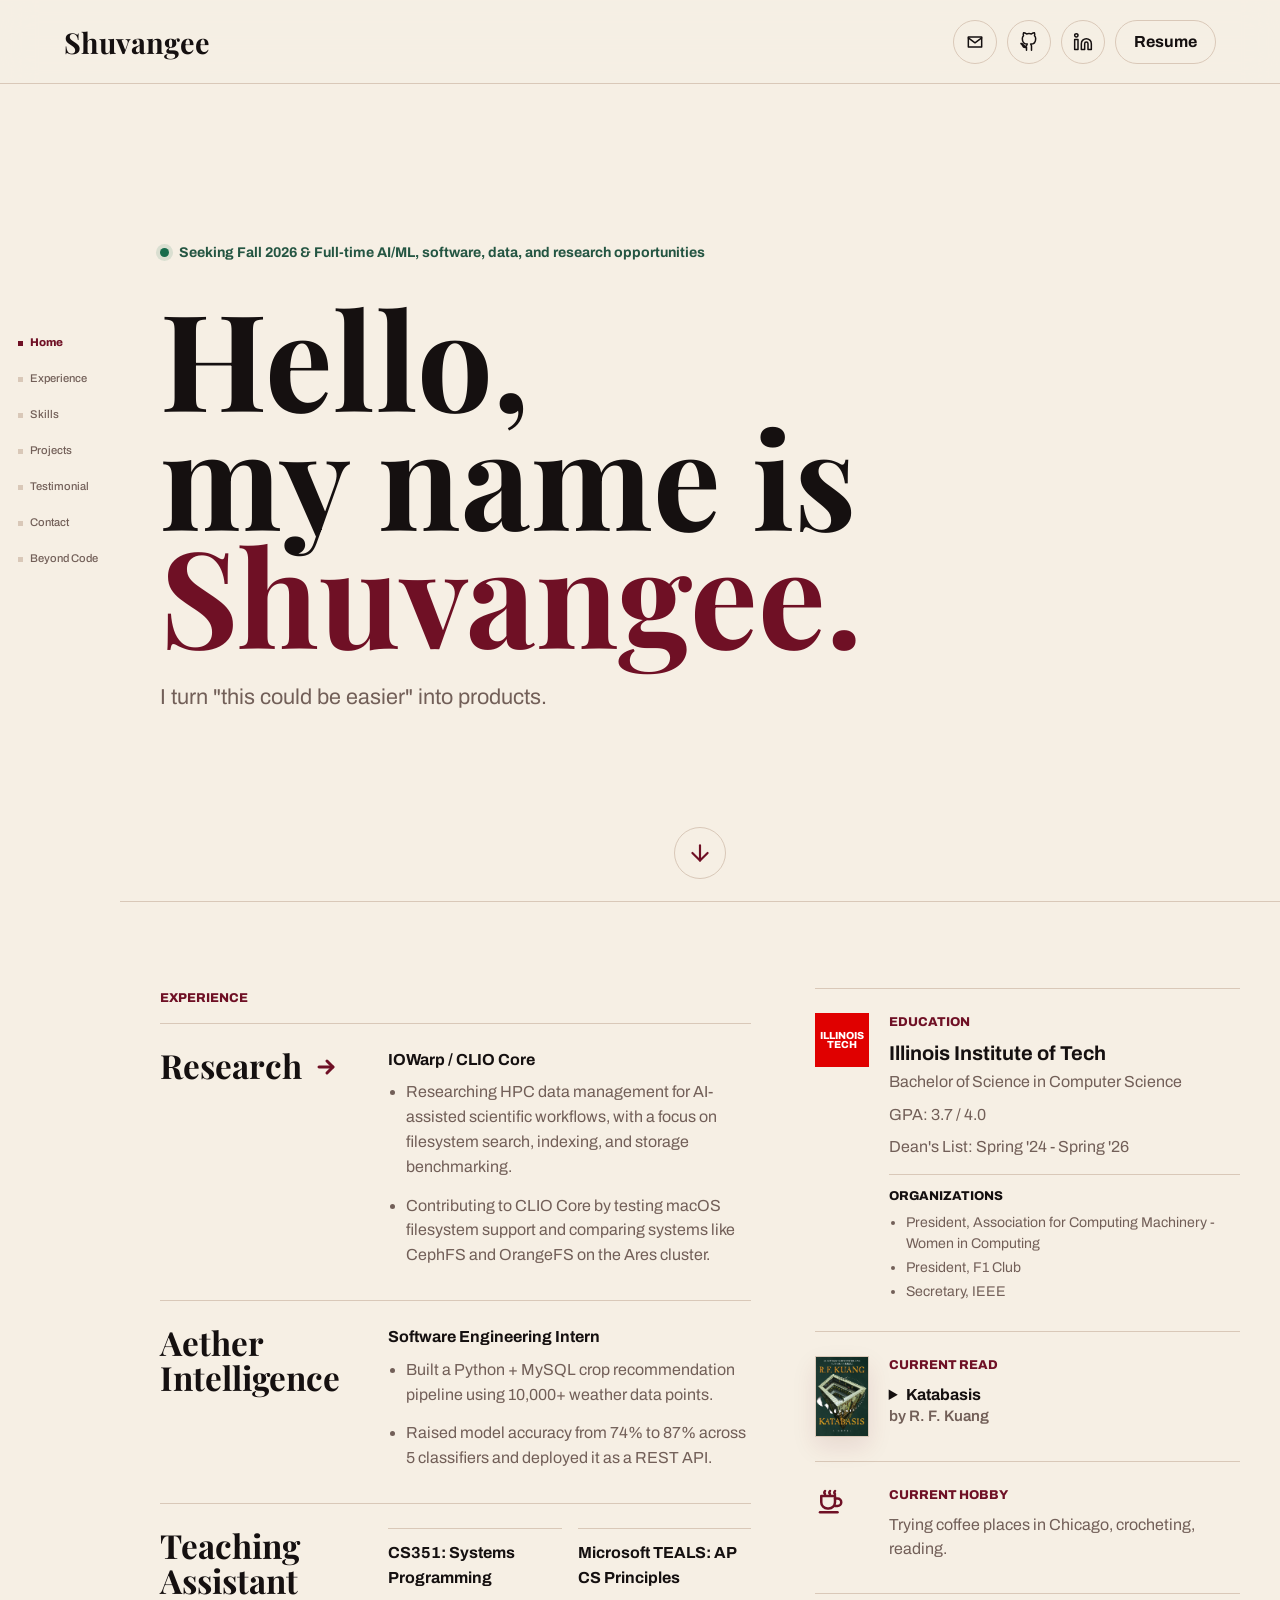
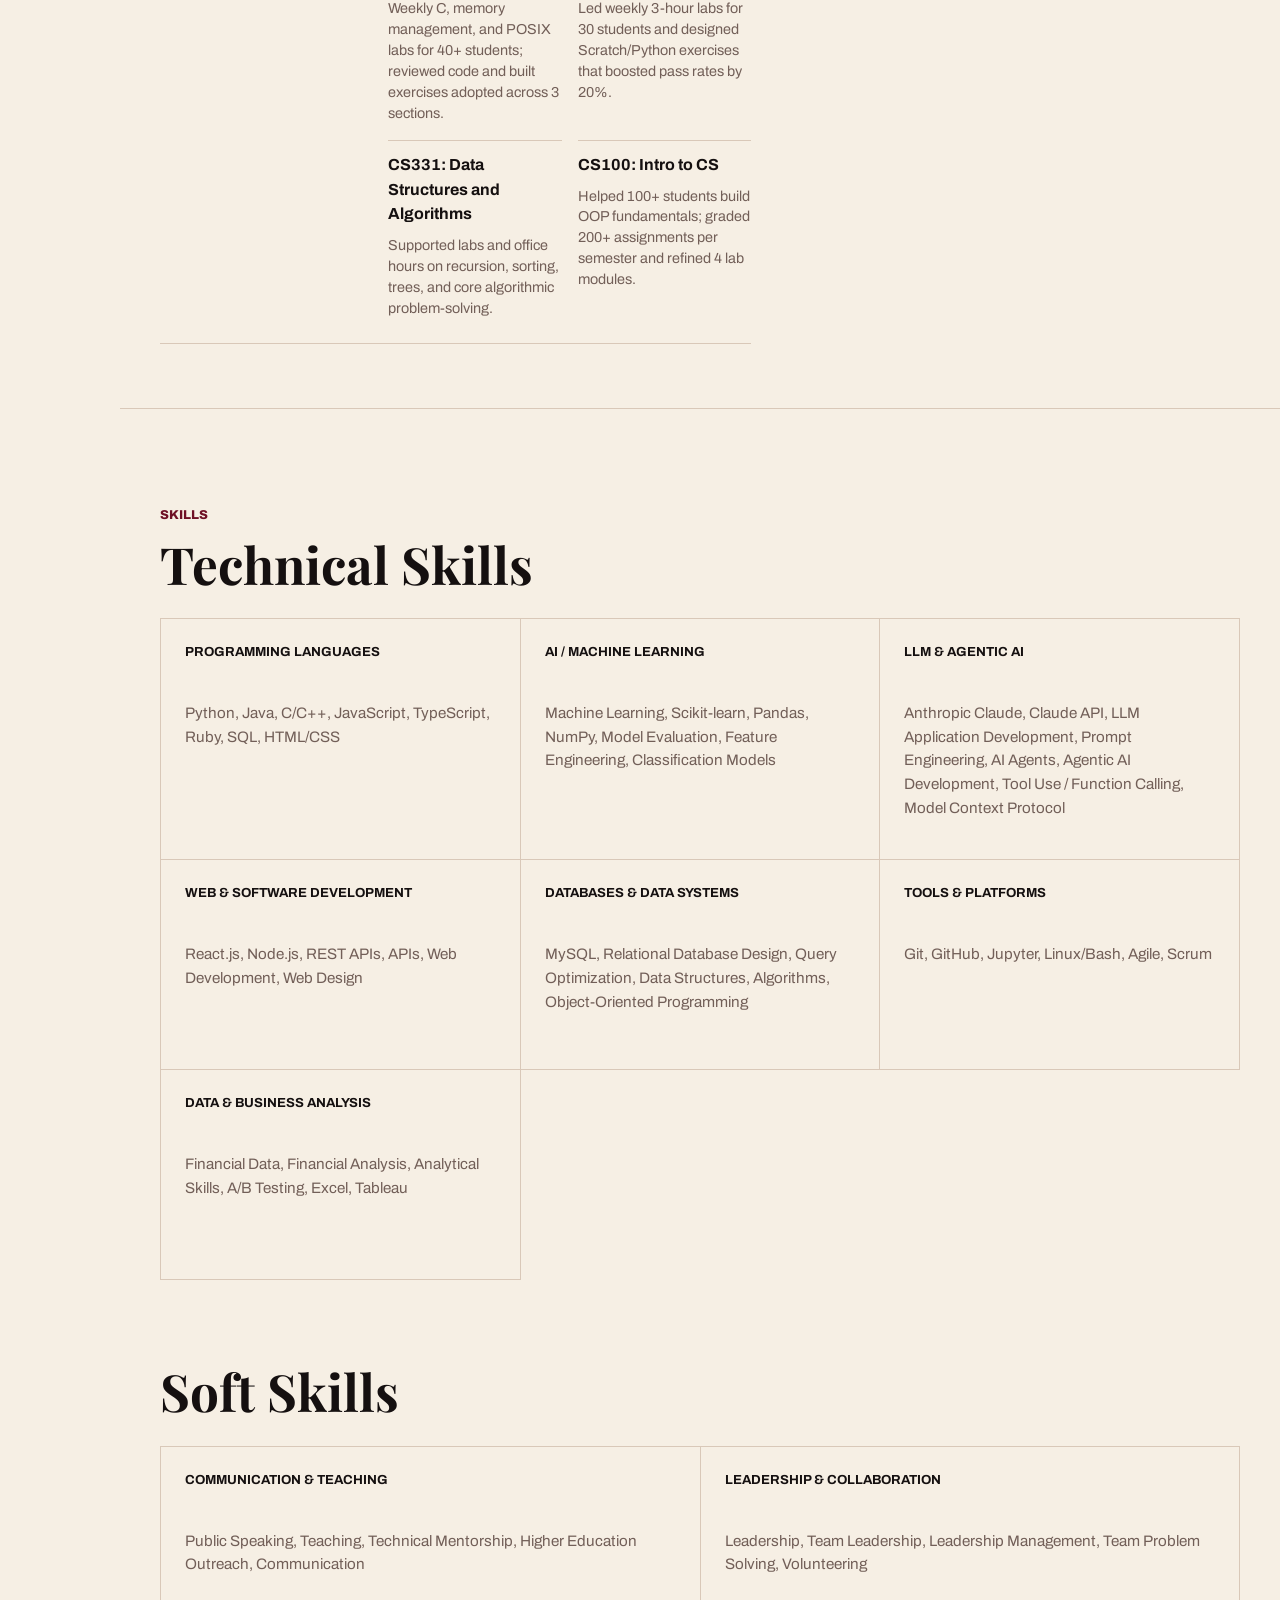
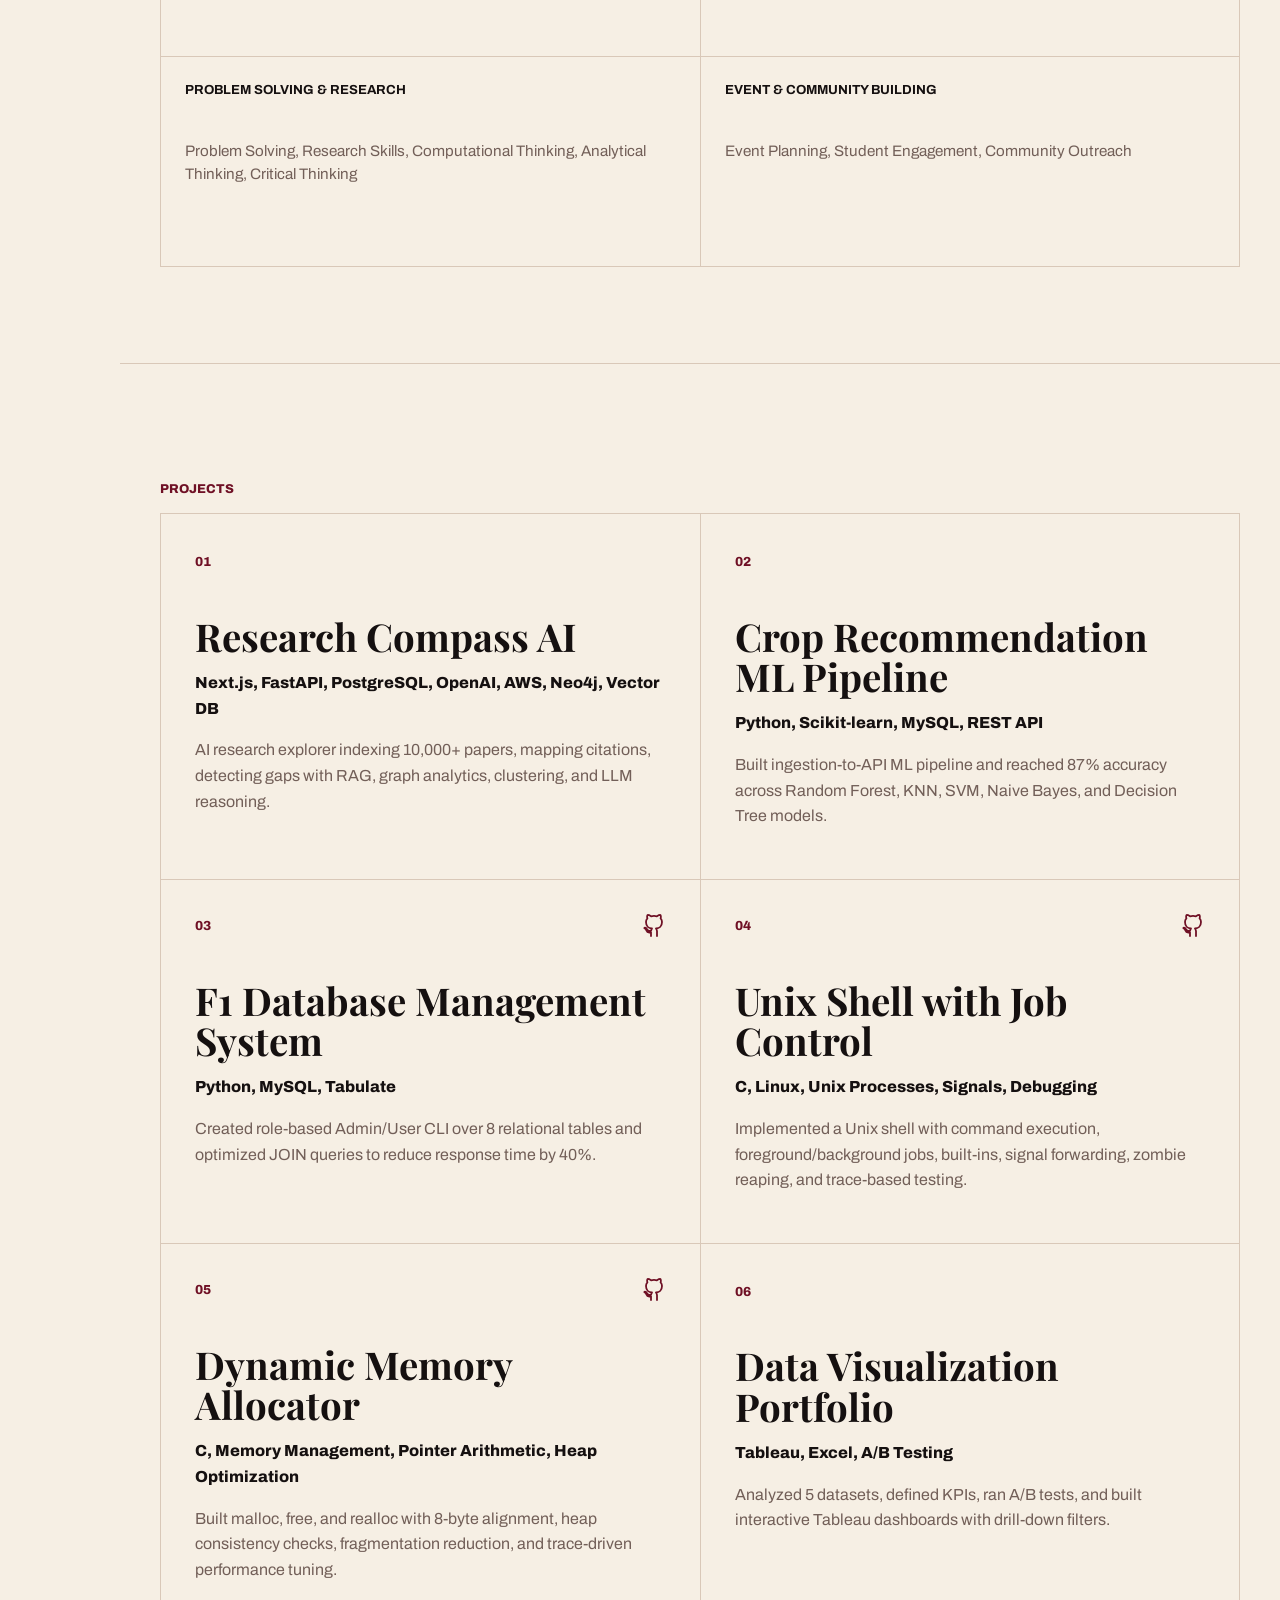
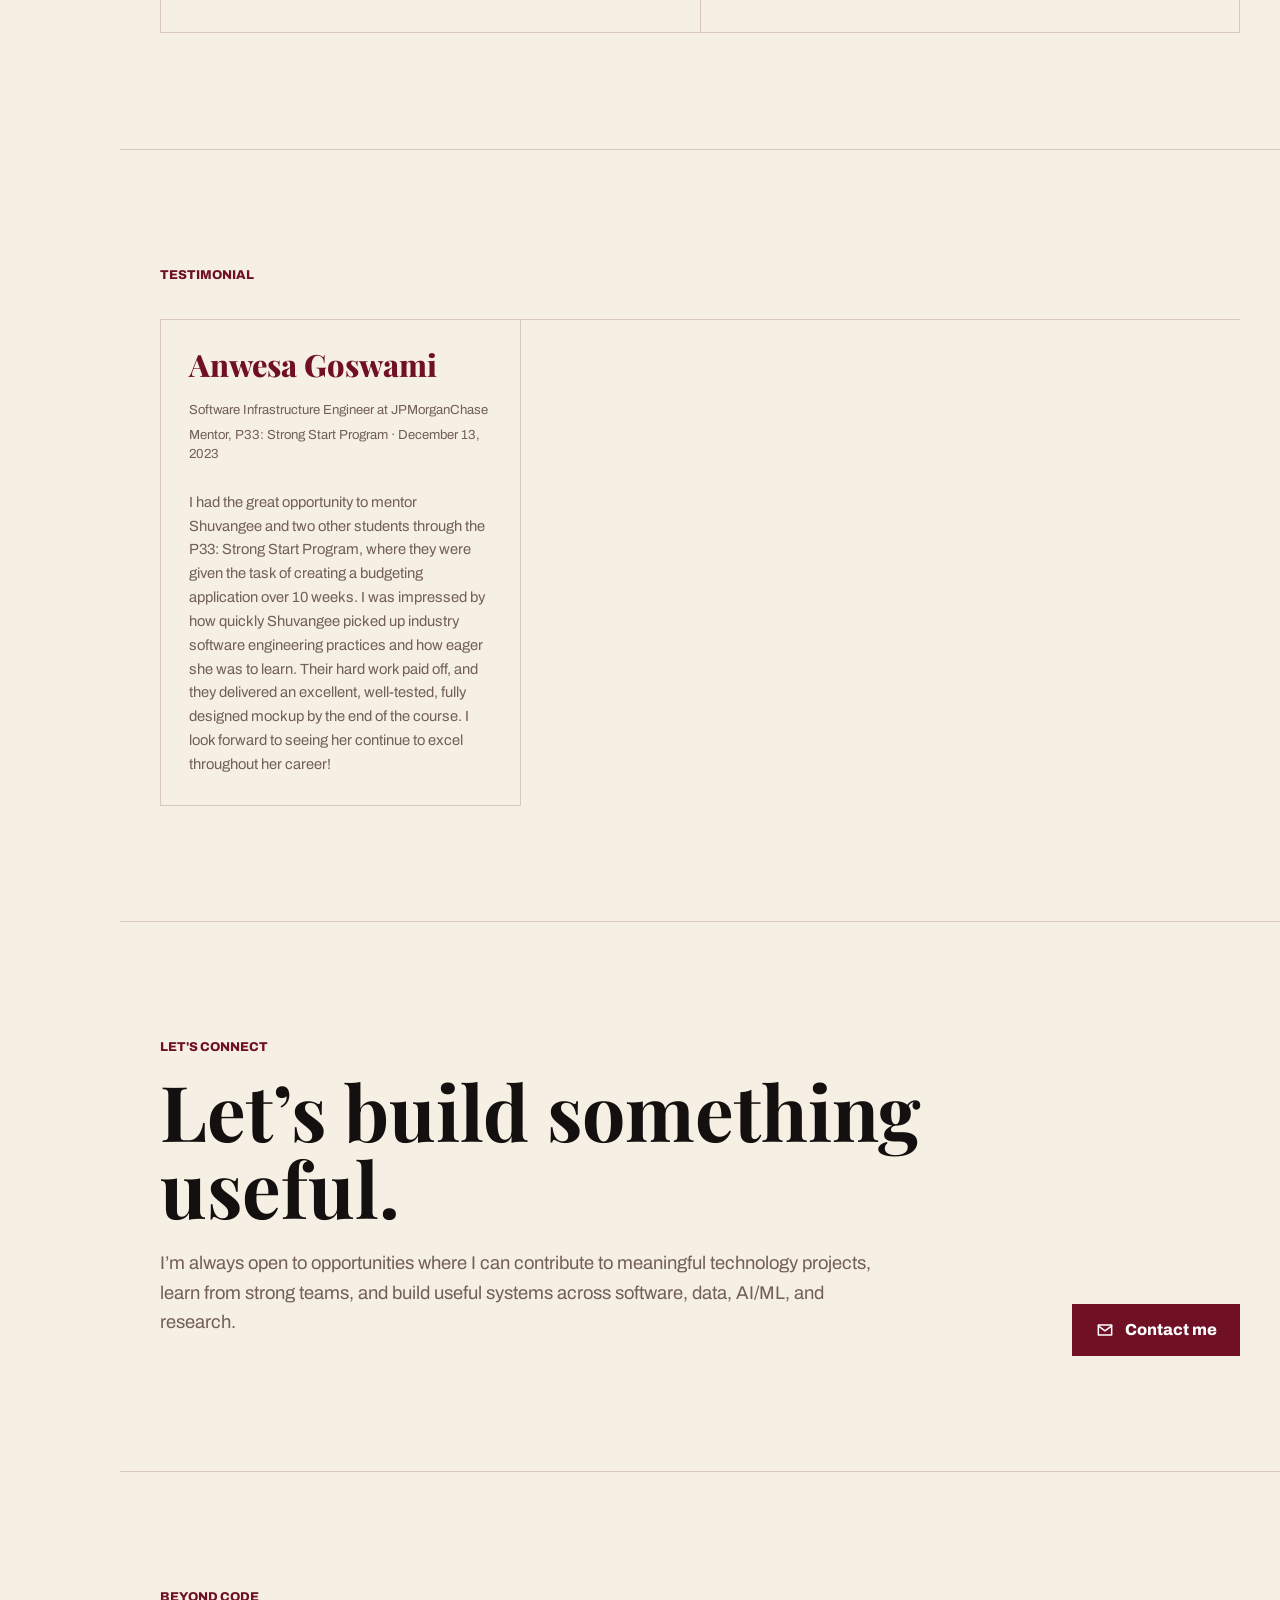
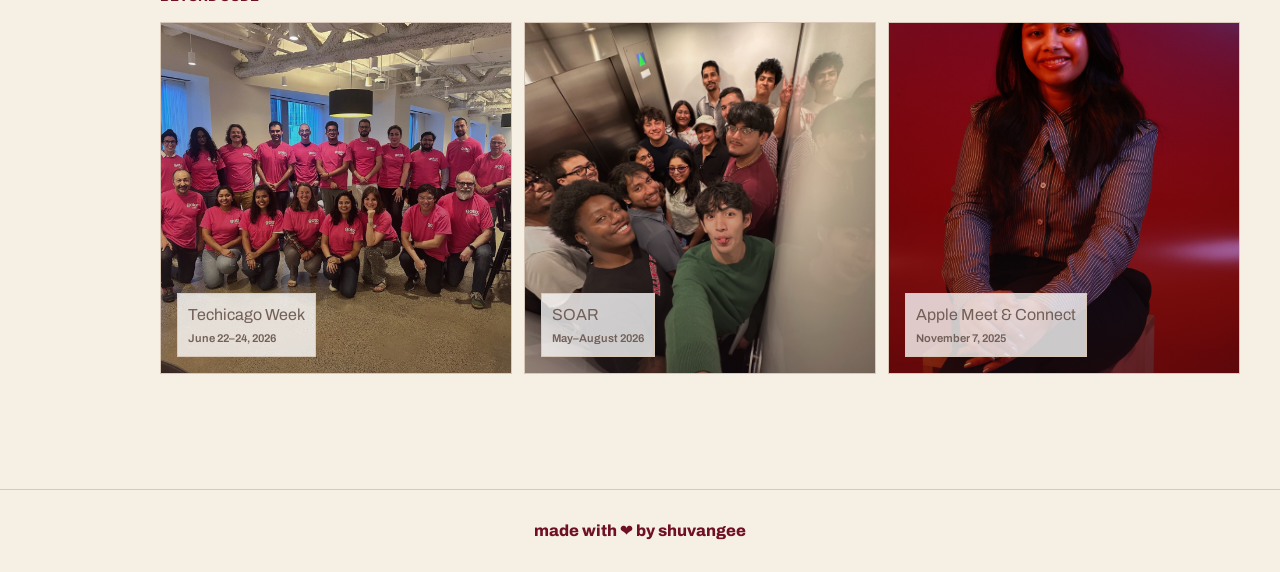
==== commit 8d789616: "Update current reading list" ====
--- a/index.html
+++ b/index.html
@@ -128,16 +128,16 @@
           </div>
 
           <div class="mini-detail detail-card">
-            <img class="detail-image book-cover" src="assets/kingdom-of-ash.png" alt="Kingdom of Ash book cover" />
+            <img class="detail-image book-cover" src="assets/katabasis.jpg" alt="Katabasis book cover" />
             <div>
               <p class="eyebrow">Current Read</p>
               <details class="read-card">
-                <summary>Throne of Glass Series: Kingdom of Ash<br /><span>by Sarah J. Maas</span></summary>
+                <summary>Katabasis<br /><span>by R. F. Kuang</span></summary>
                 <p class="previous-label">My previous reads:</p>
                 <ul>
-                  <li>Crescent City series by SJM</li>
-                  <li>A Court of Thorns and Roses series by SJM</li>
-                  <li>The Palace of Illusions by Chitra Banerjee Divakaruni</li>
+                  <li>Wuthering Heights by Emily Bronte</li>
+                  <li>Off-Campus Series by Elle Kennedy</li>
+                  <li>Kingdom of Ash by SJM</li>
                 </ul>
               </details>
             </div>
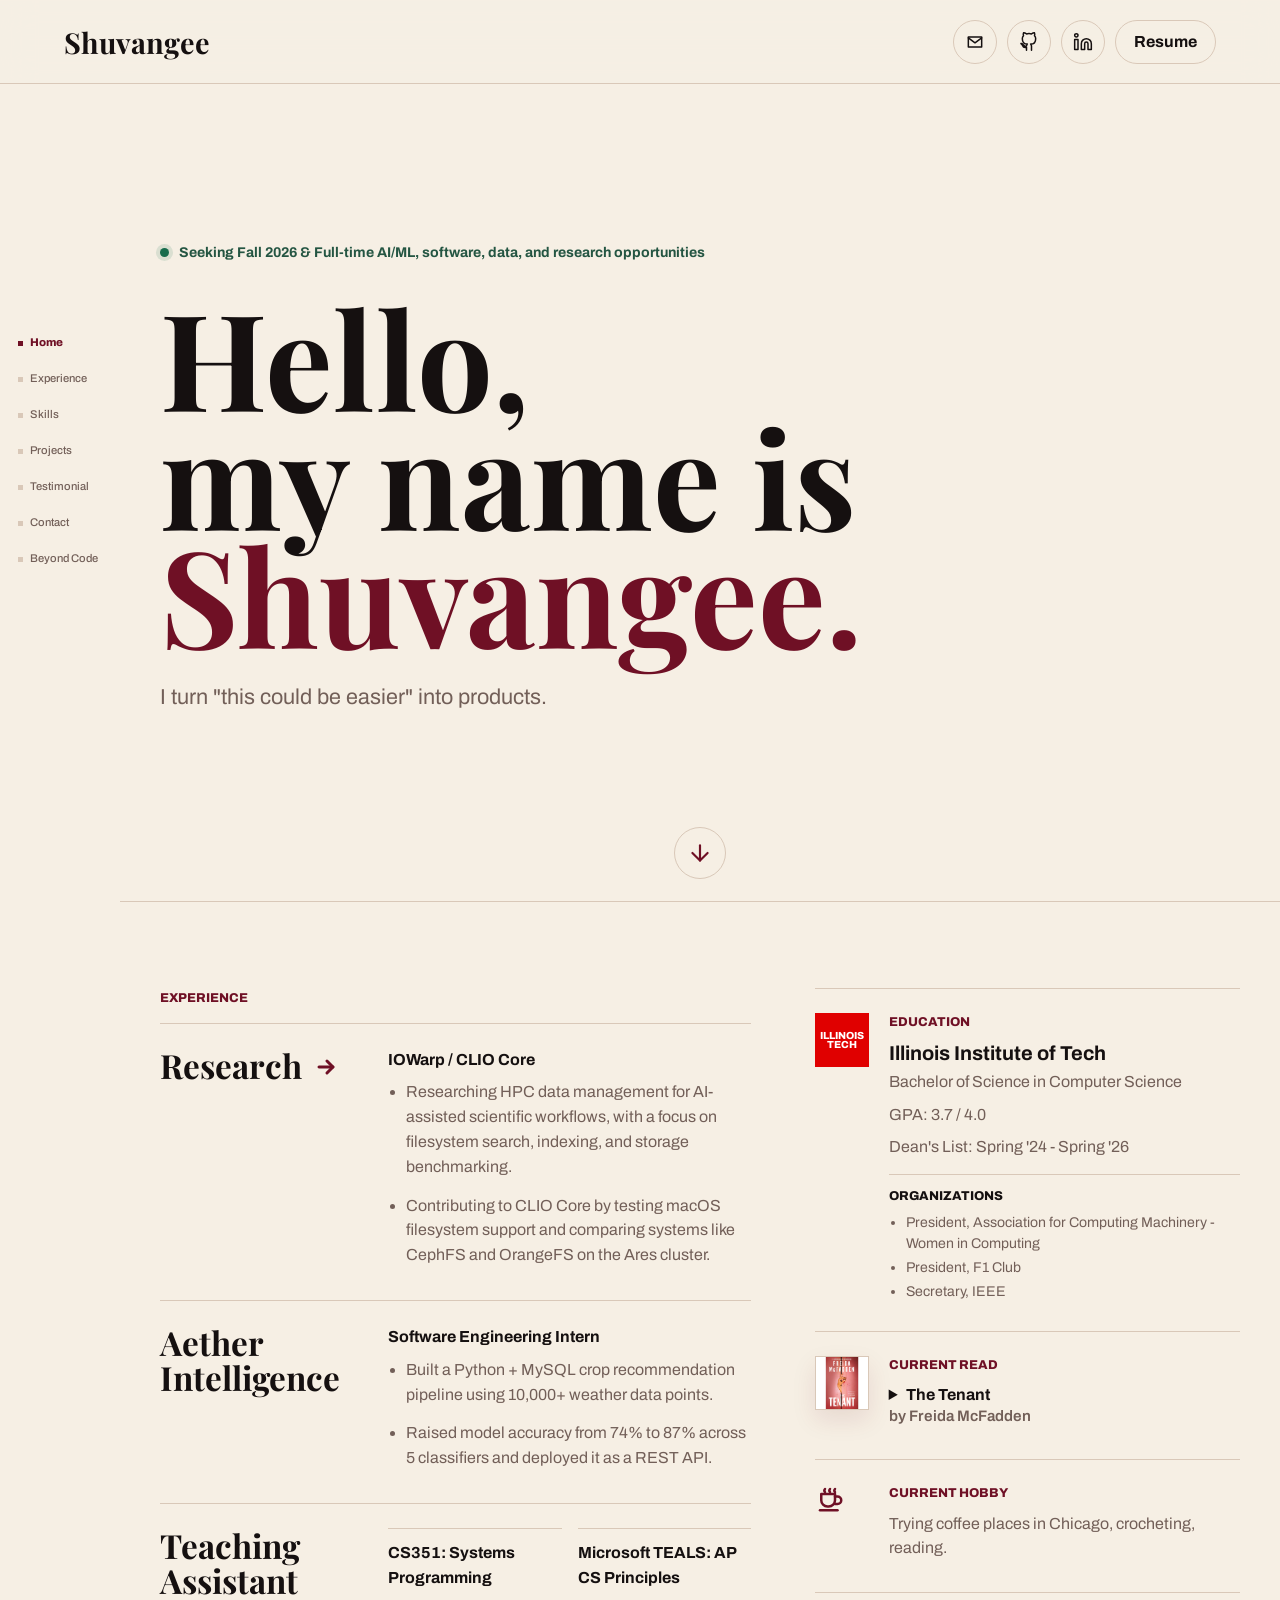
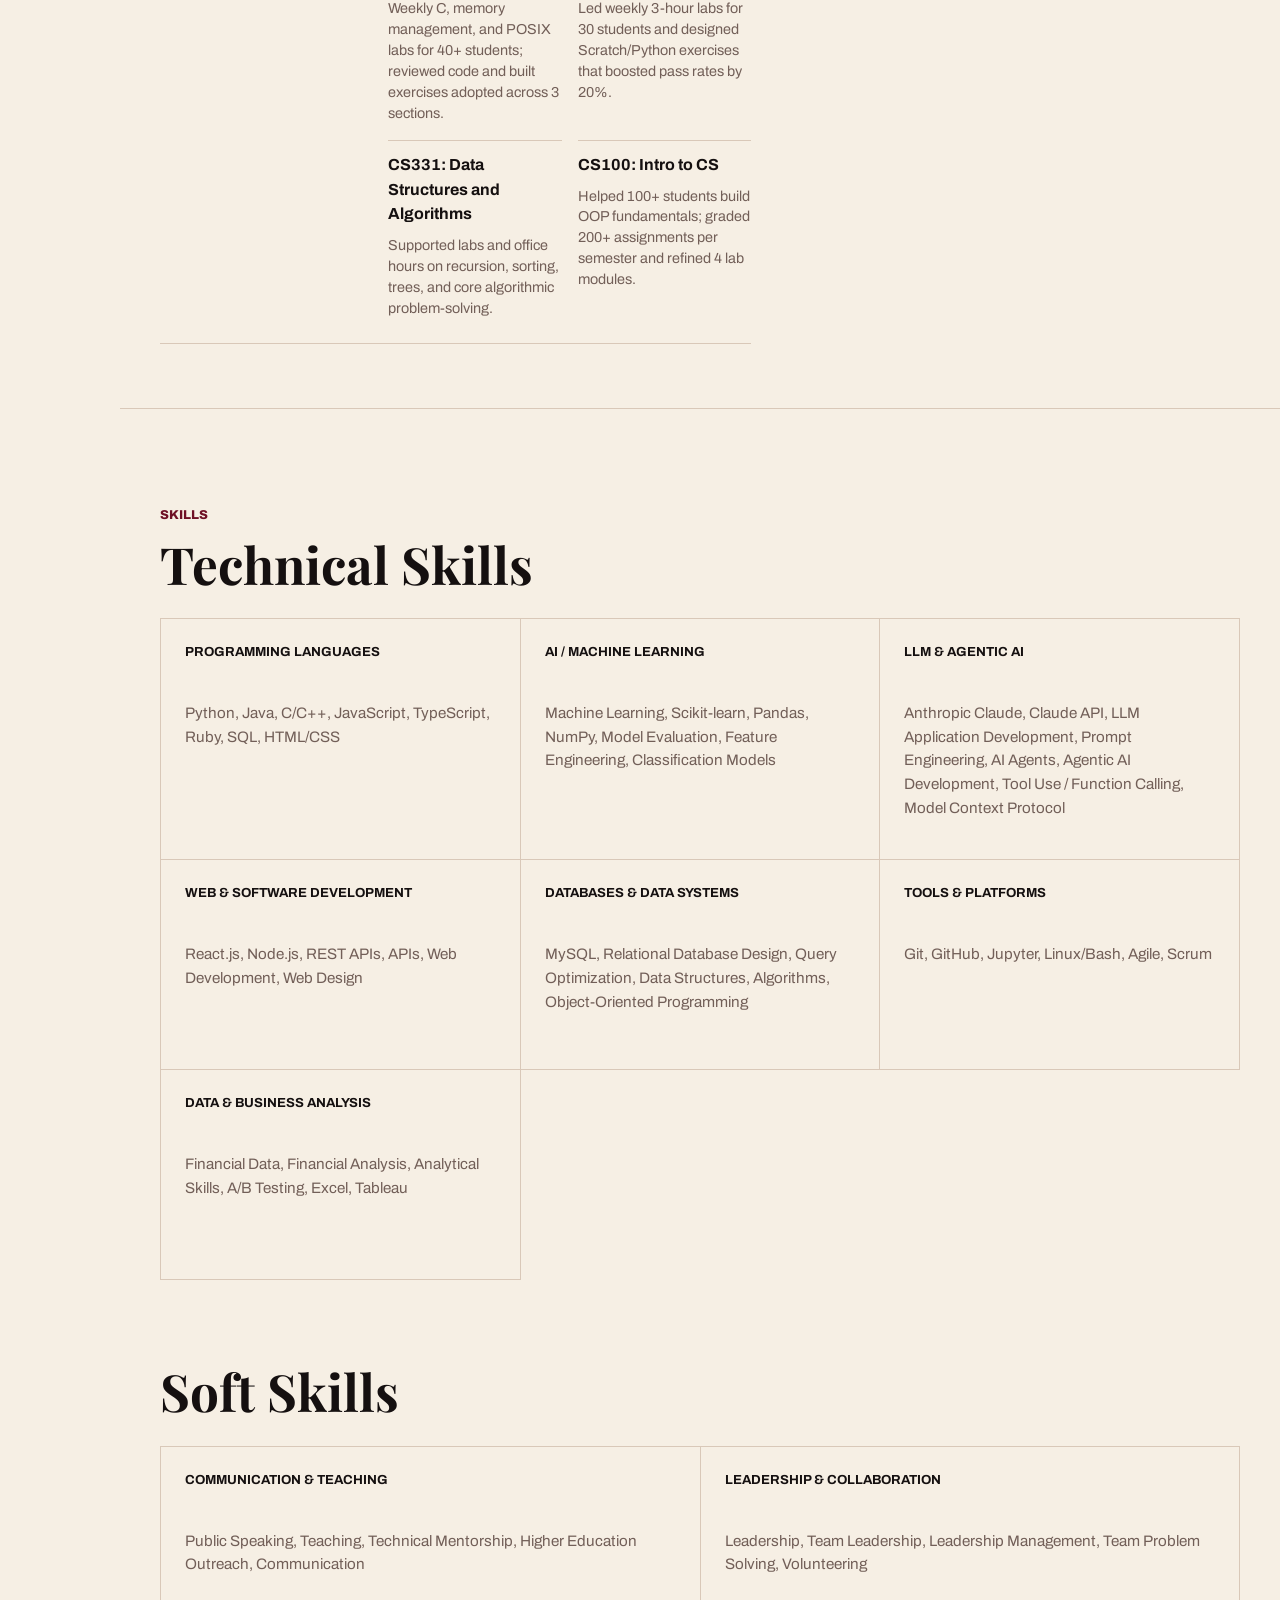
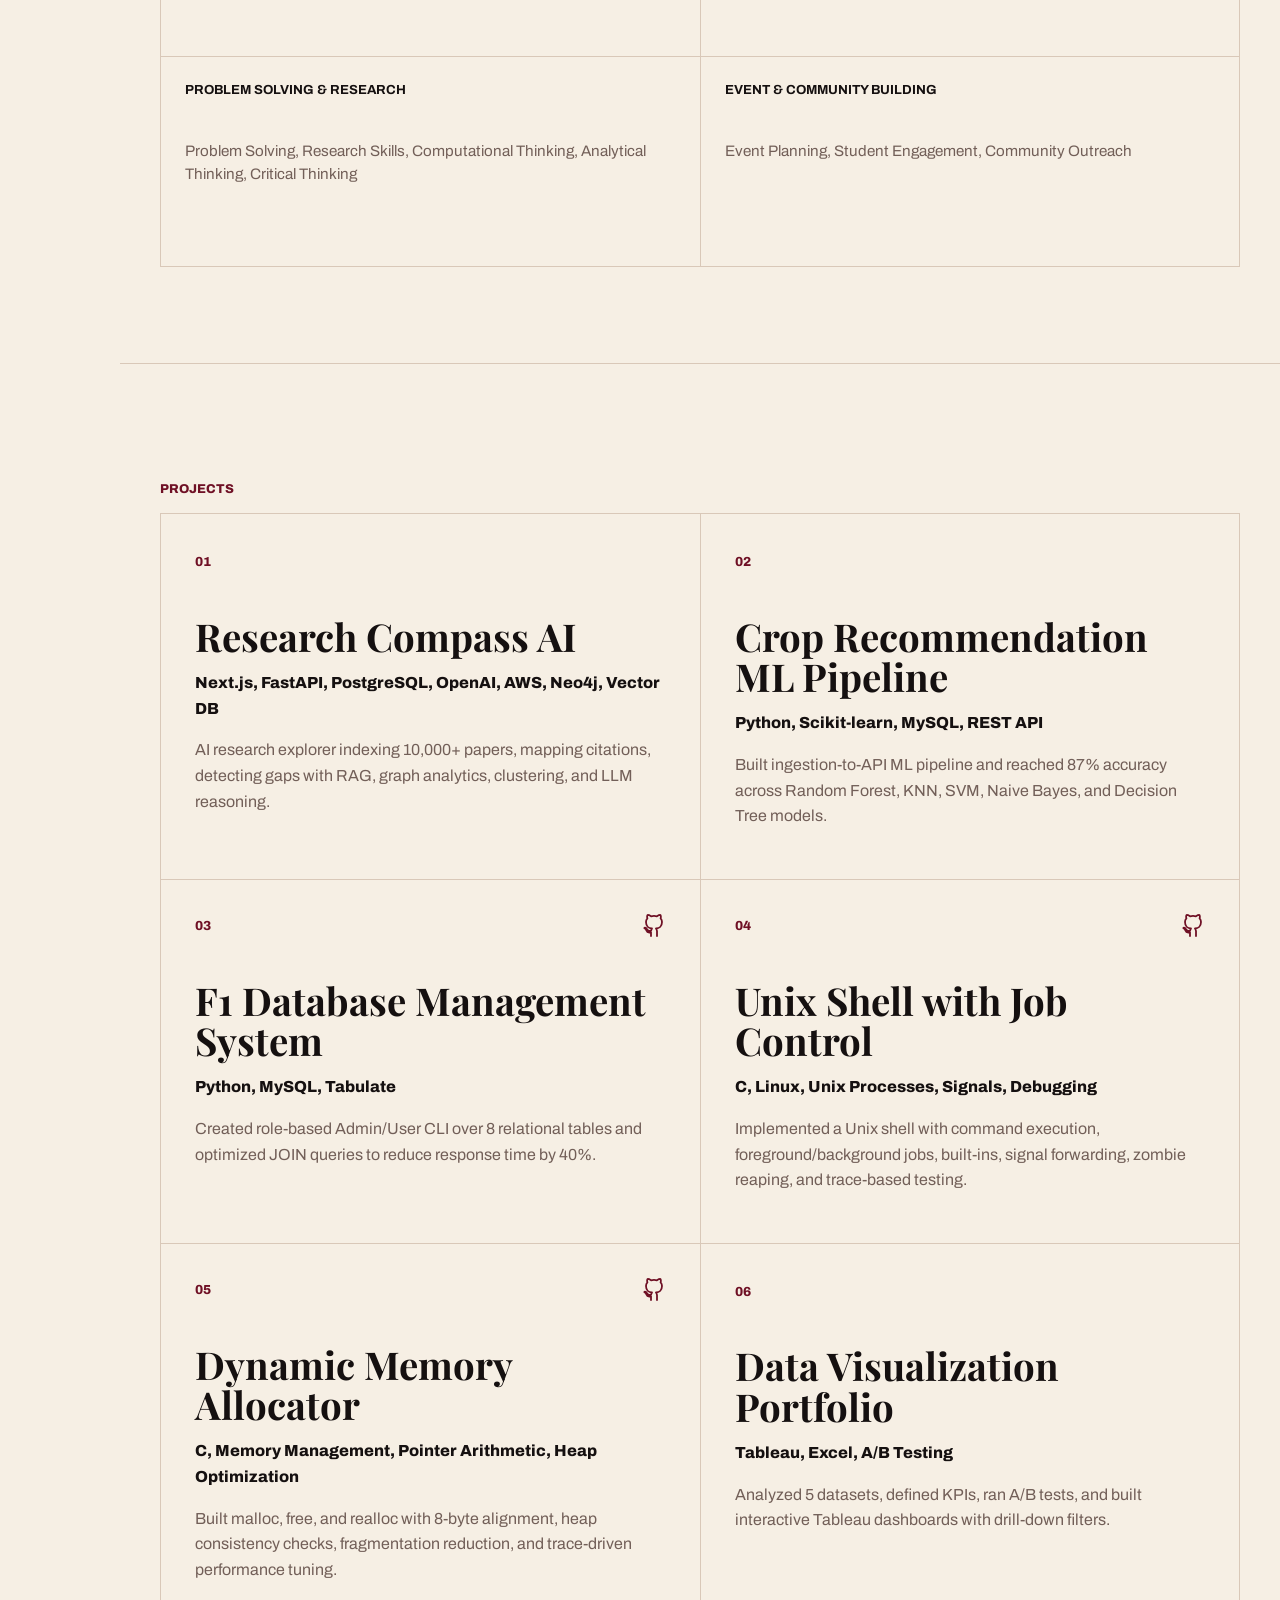
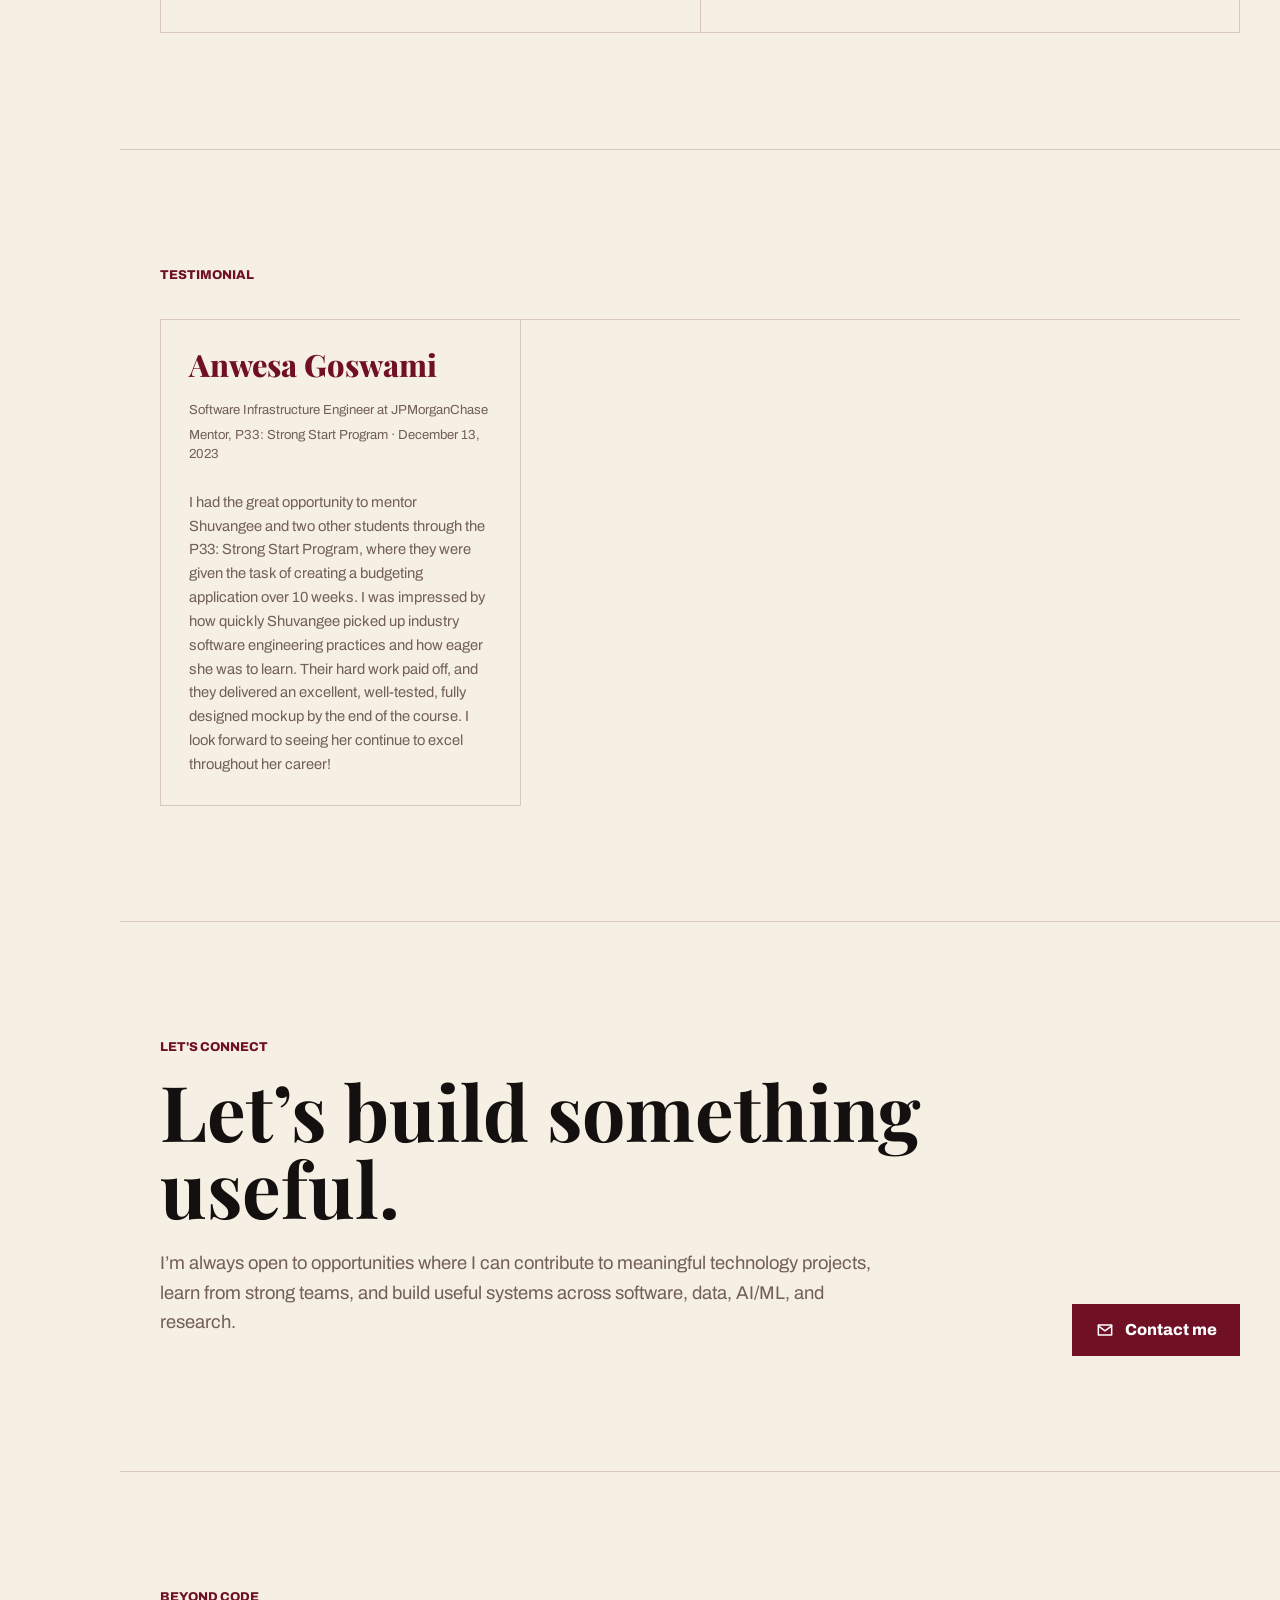
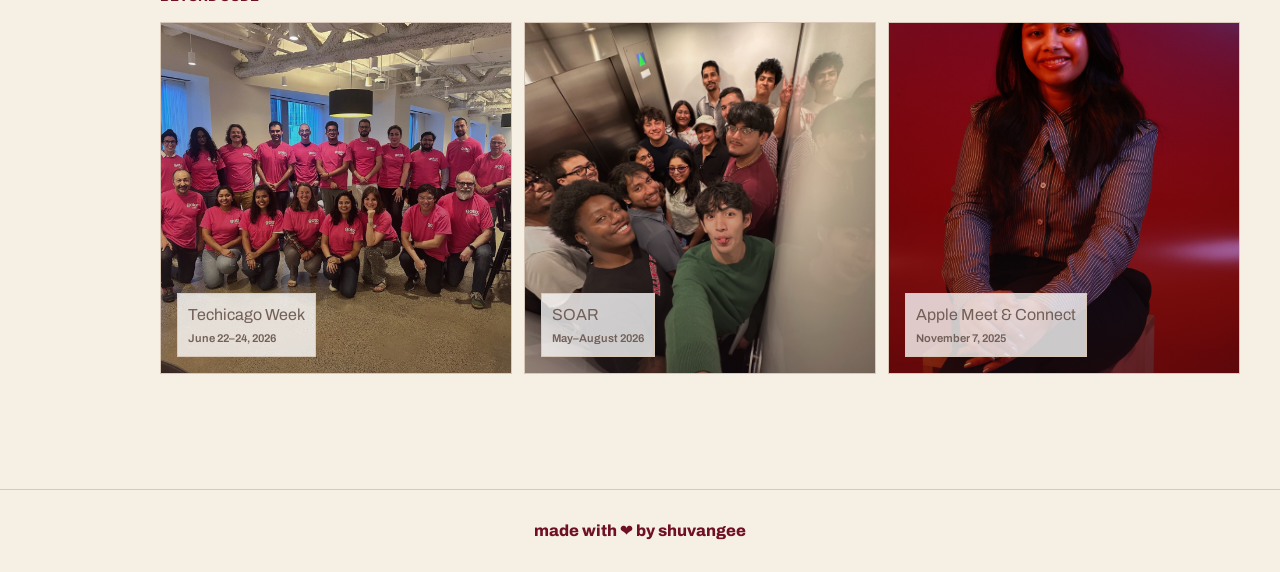
==== commit 1bf134ed: "Update current read and add research journal entries" ====
--- a/index.html
+++ b/index.html
@@ -128,13 +128,14 @@
           </div>
 
           <div class="mini-detail detail-card">
-            <img class="detail-image book-cover" src="assets/katabasis.jpg" alt="Katabasis book cover" />
+            <img class="detail-image book-cover" src="assets/the-tenant.jpg" alt="The Tenant book cover" />
             <div>
               <p class="eyebrow">Current Read</p>
               <details class="read-card">
-                <summary>Katabasis<br /><span>by R. F. Kuang</span></summary>
+                <summary>The Tenant<br /><span>by Freida McFadden</span></summary>
                 <p class="previous-label">My previous reads:</p>
                 <ul>
+                  <li>Katabasis by R. F. Kuang</li>
                   <li>Wuthering Heights by Emily Bronte</li>
                   <li>Off-Campus Series by Elle Kennedy</li>
                   <li>Kingdom of Ash by SJM</li>
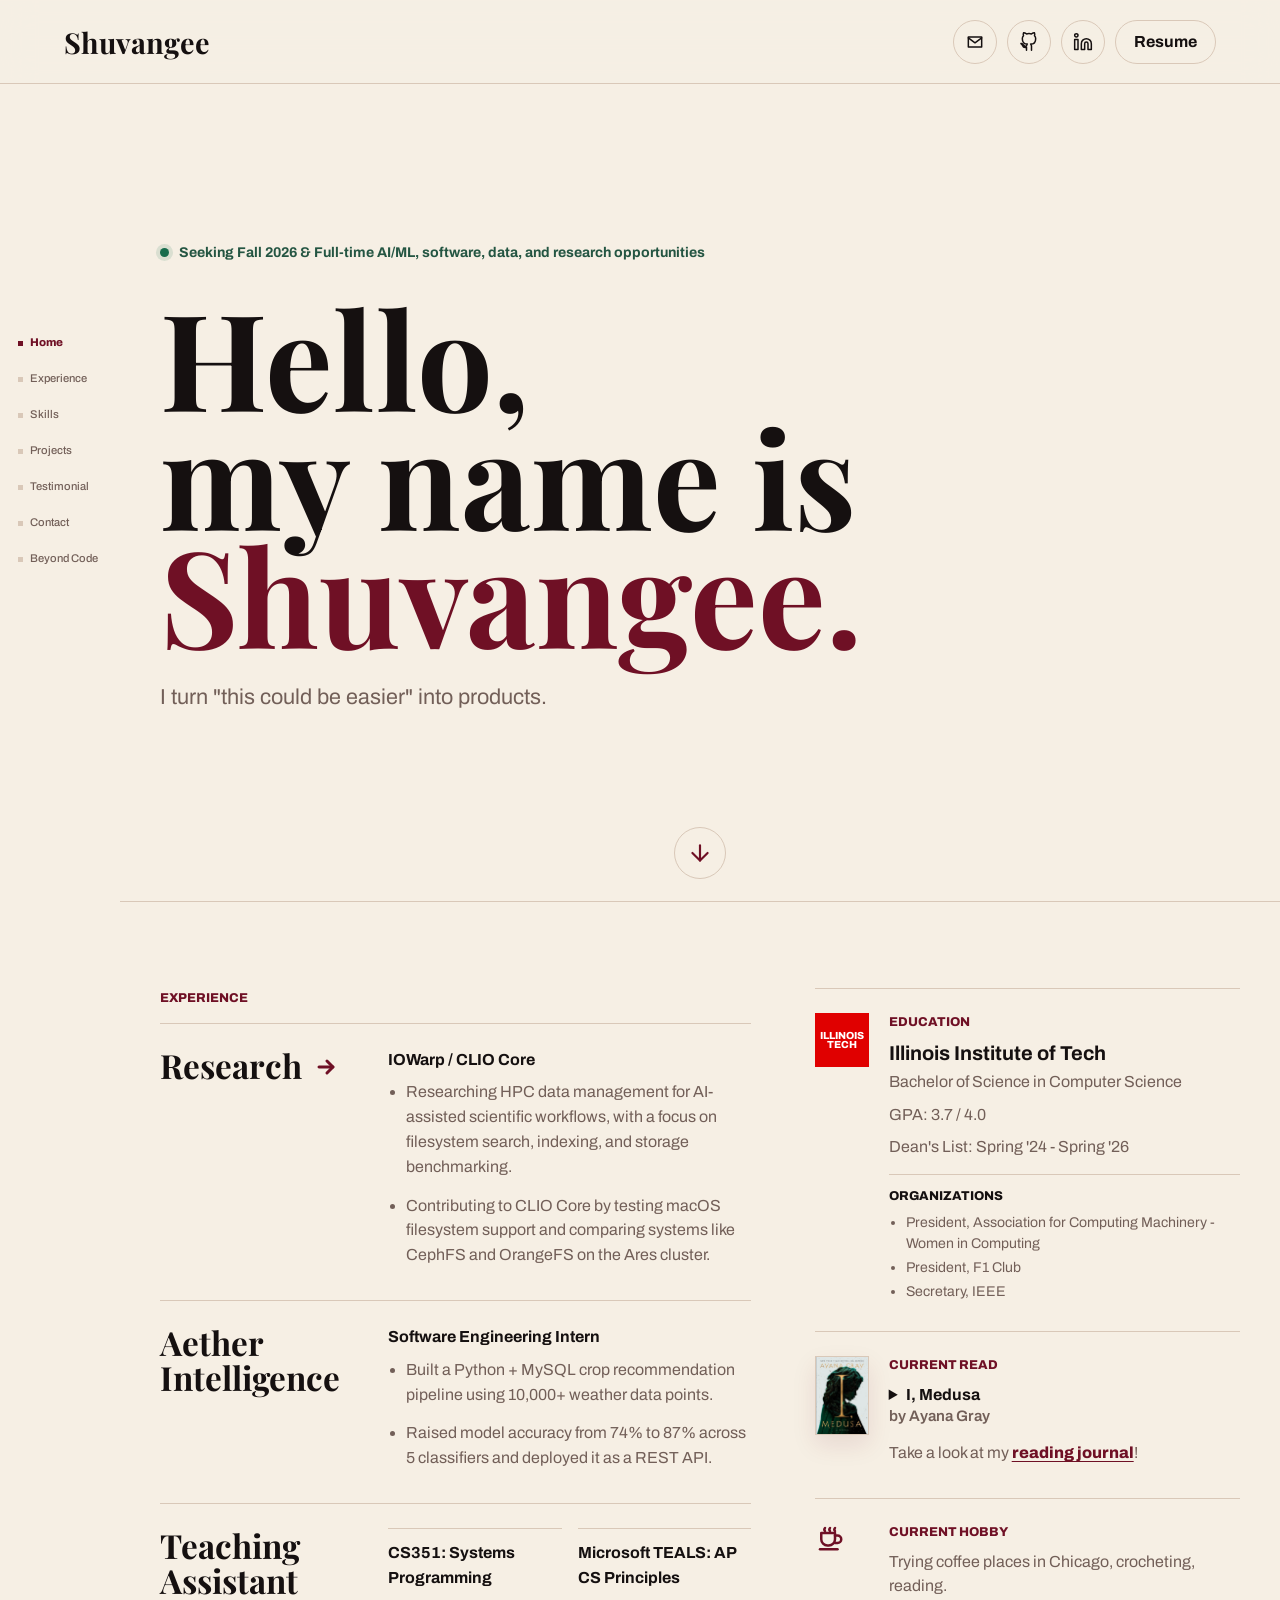
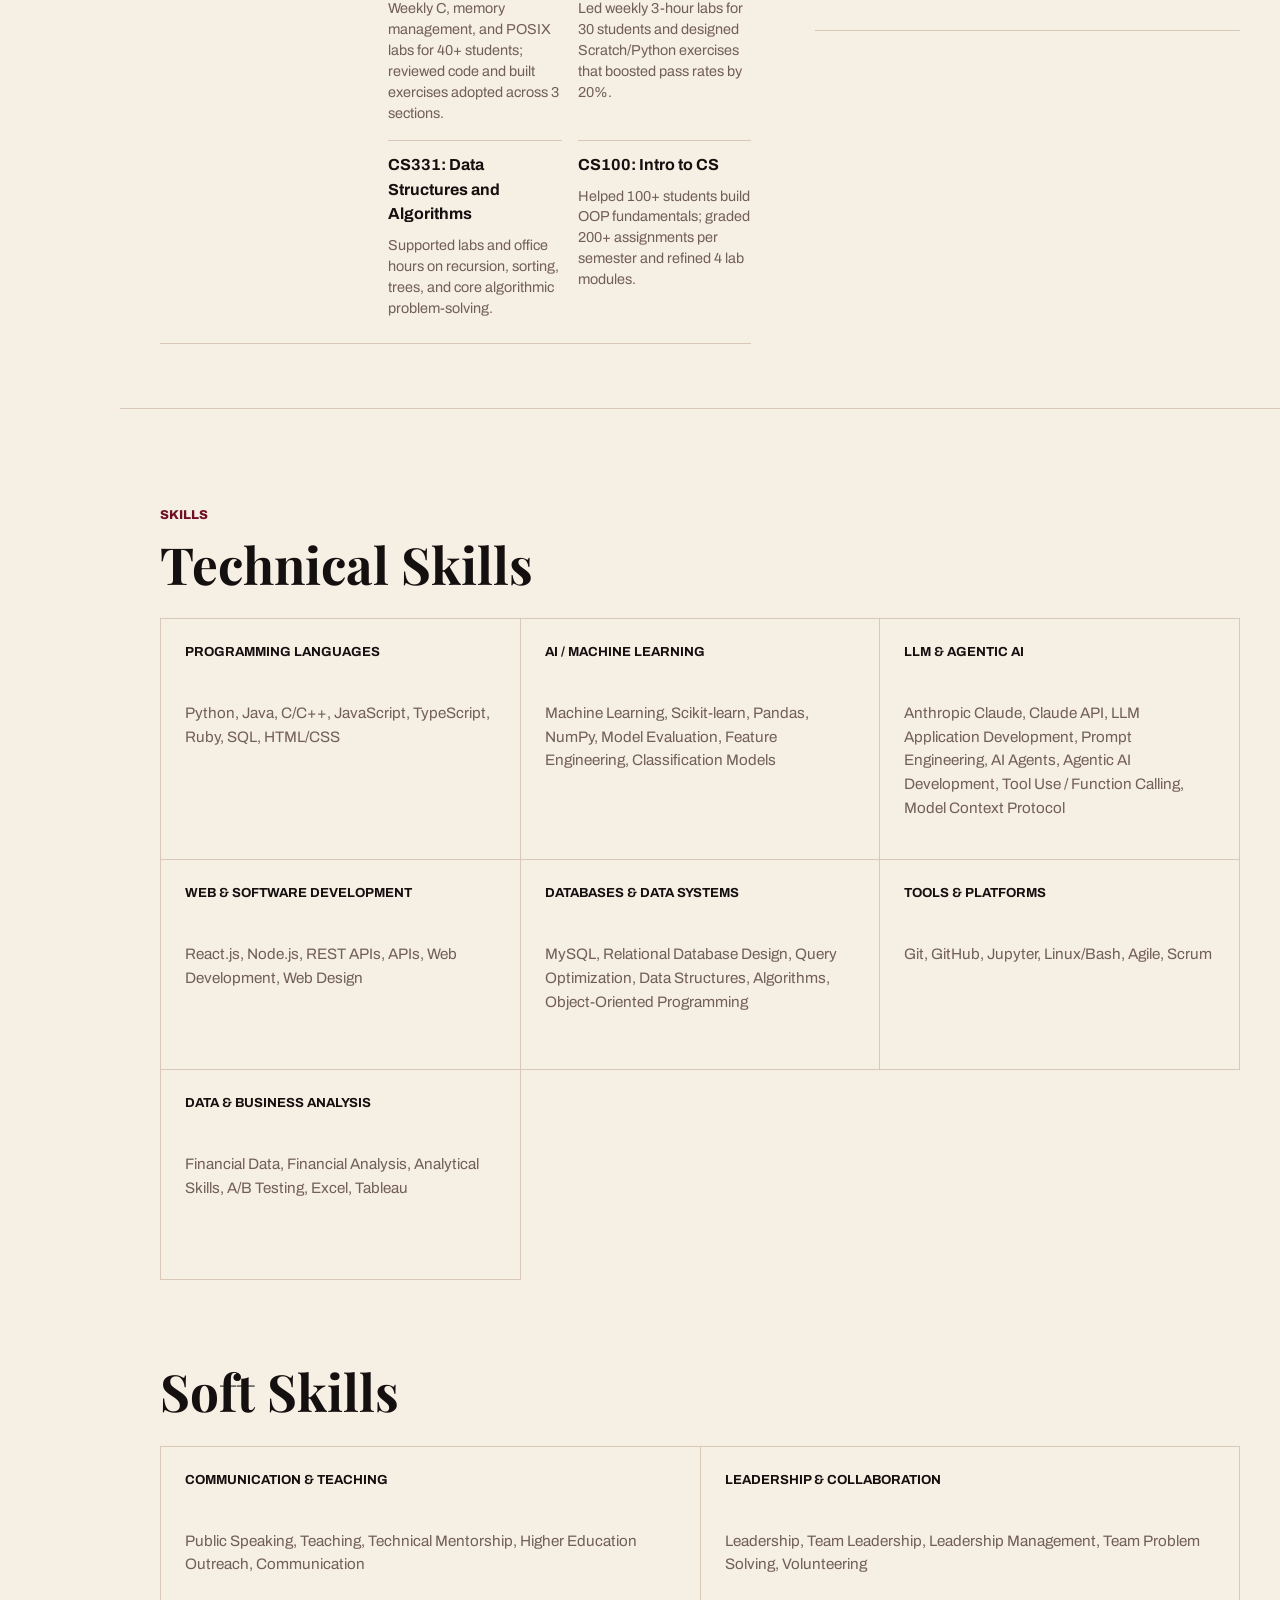
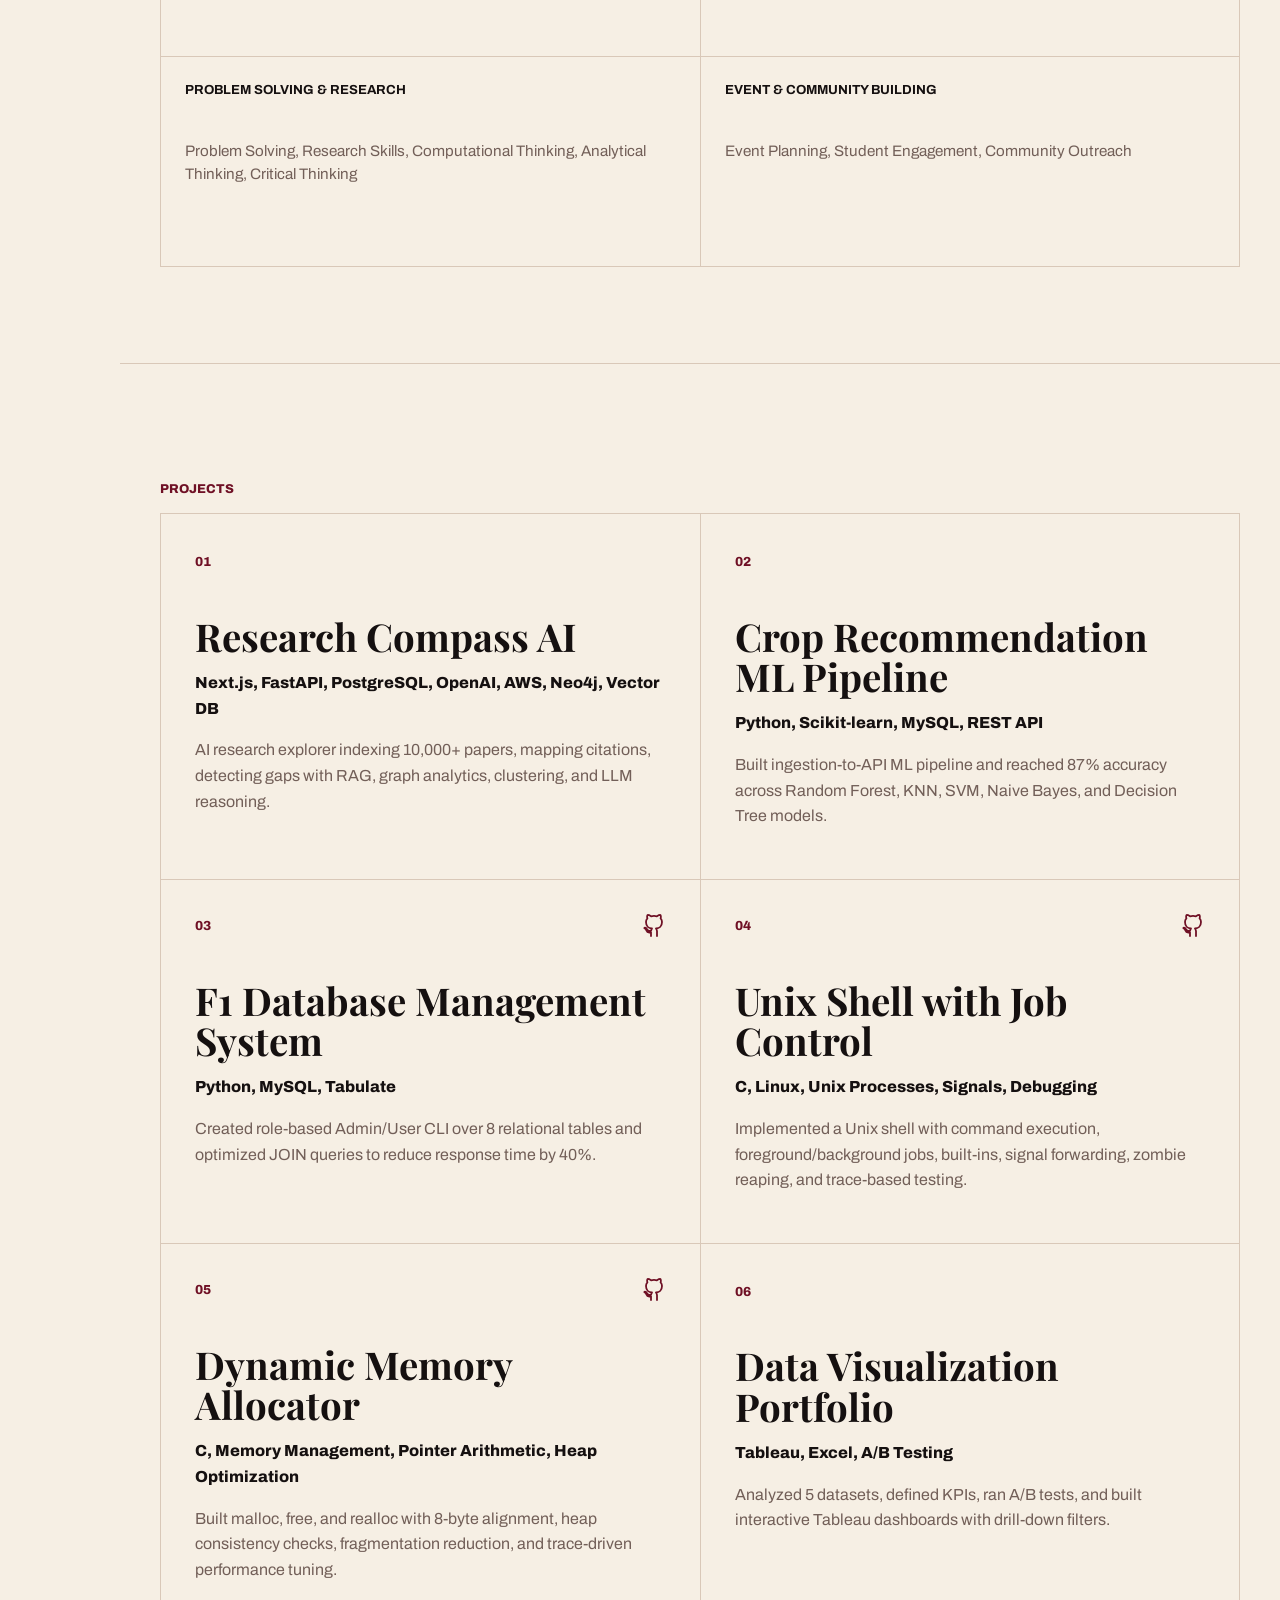
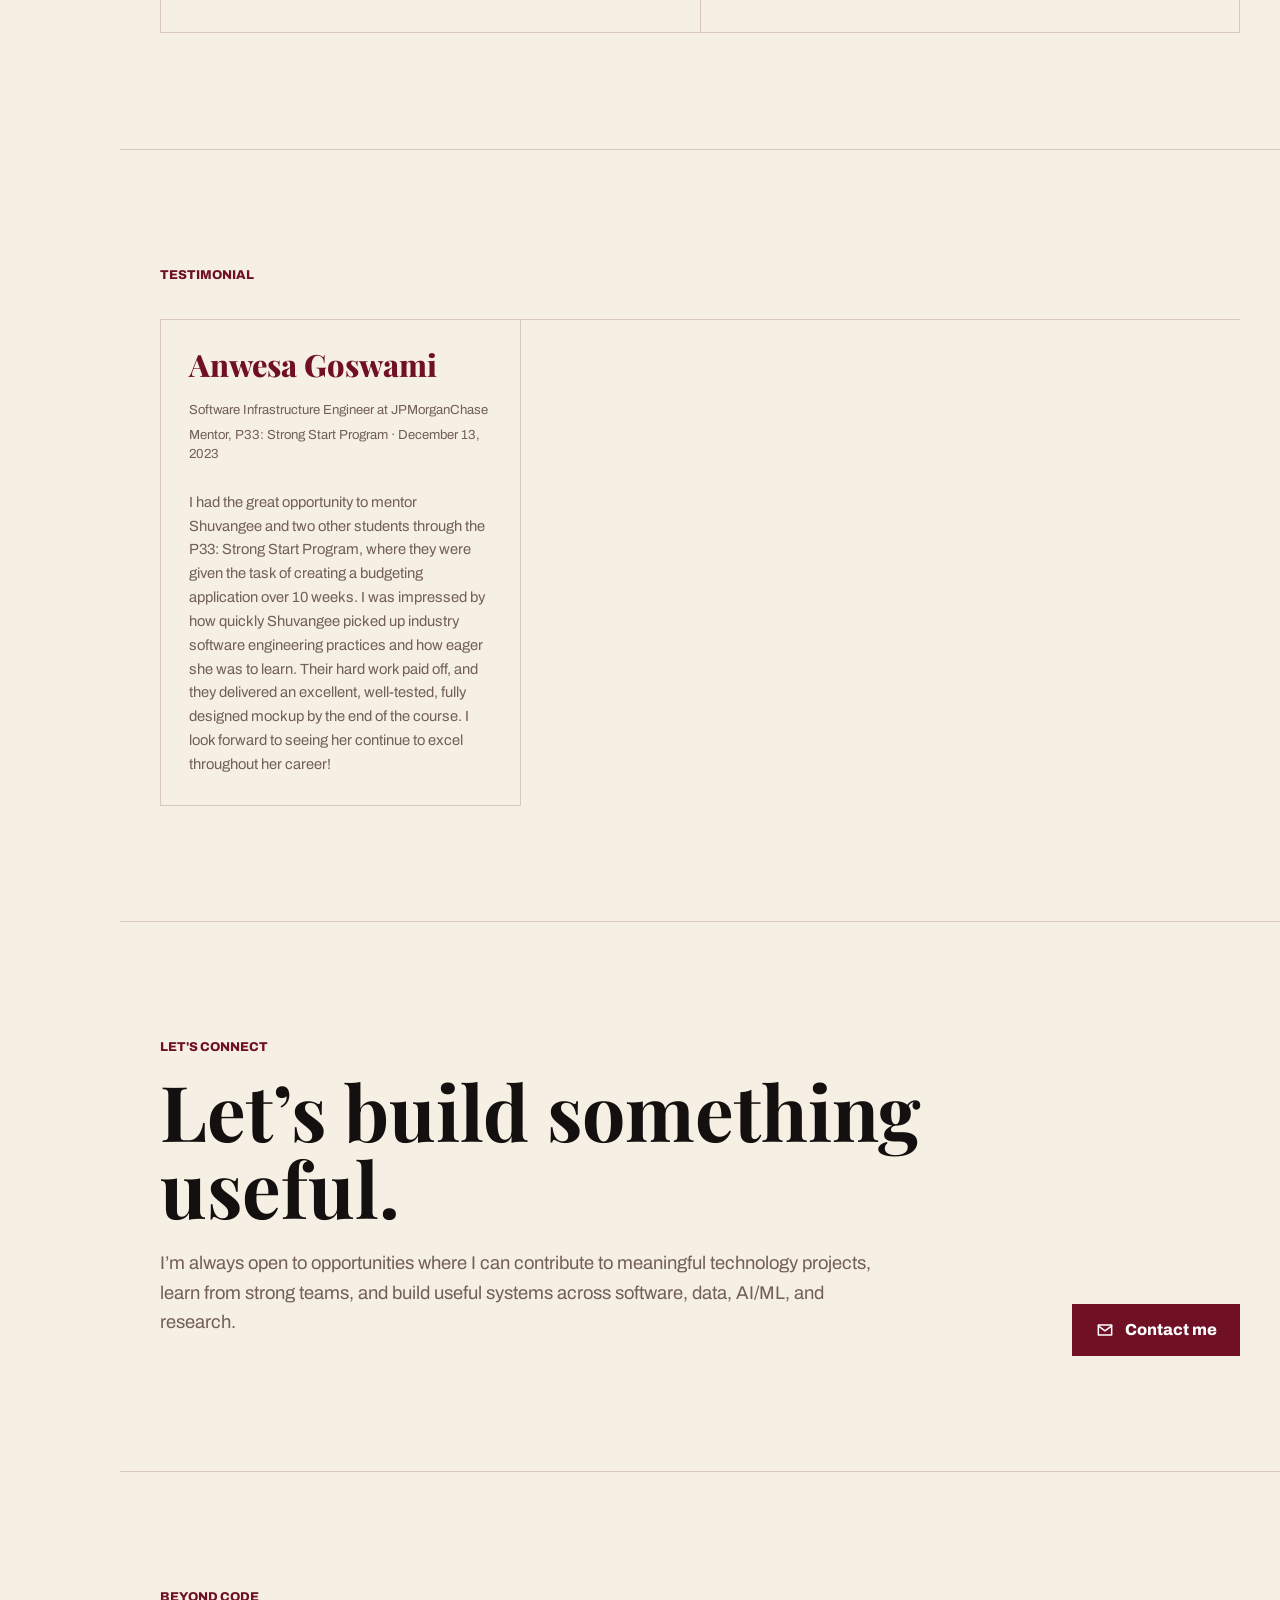
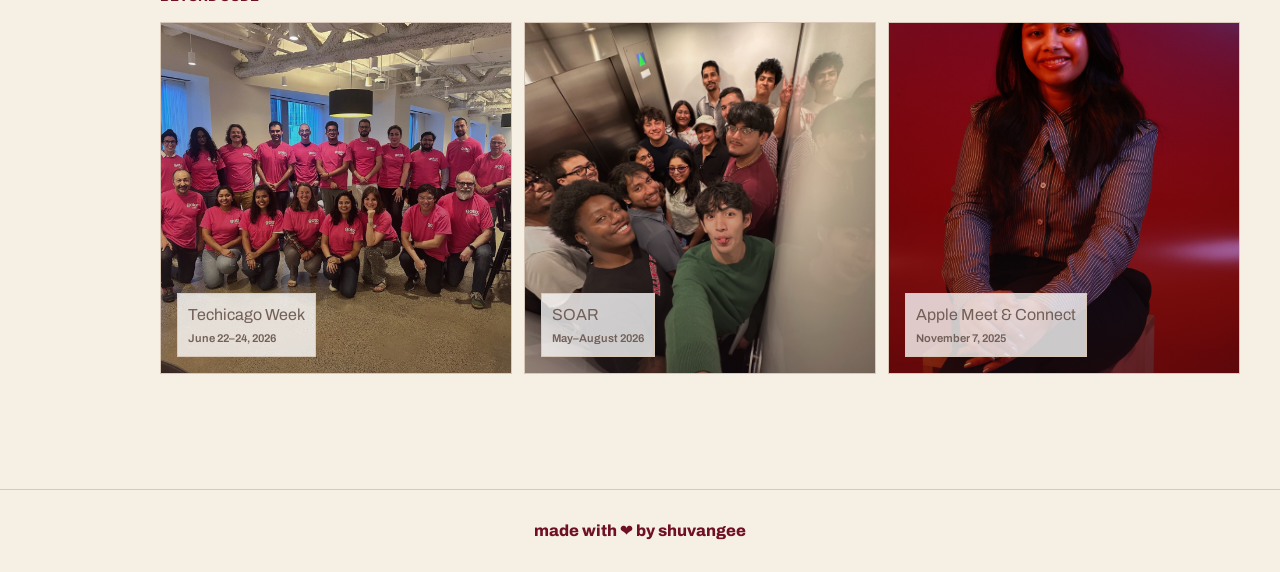
==== commit b0f2830c: "Update current reading section and add journal link" ====
--- a/index.html
+++ b/index.html
@@ -128,19 +128,21 @@
           </div>
 
           <div class="mini-detail detail-card">
-            <img class="detail-image book-cover" src="assets/the-tenant.jpg" alt="The Tenant book cover" />
+            <img class="detail-image book-cover" src="assets/i-medusa.png" alt="I, Medusa book cover" />
             <div>
               <p class="eyebrow">Current Read</p>
               <details class="read-card">
-                <summary>The Tenant<br /><span>by Freida McFadden</span></summary>
+                <summary>I, Medusa<br /><span>by Ayana Gray</span></summary>
                 <p class="previous-label">My previous reads:</p>
                 <ul>
+                  <li>The Tenant by Freida McFadden</li>
                   <li>Katabasis by R. F. Kuang</li>
                   <li>Wuthering Heights by Emily Bronte</li>
-                  <li>Off-Campus Series by Elle Kennedy</li>
-                  <li>Kingdom of Ash by SJM</li>
                 </ul>
               </details>
+              <p class="reading-journal-link">
+                Take a look at my <a href="https://app.thestorygraph.com/profile/shuv__" target="_blank" rel="noreferrer">reading journal</a>!
+              </p>
             </div>
           </div>
 
--- a/styles.css
+++ b/styles.css
@@ -598,6 +598,20 @@
   font-size: 0.95rem;
   font-weight: 700;
   margin: 16px 0 0;
+}
+
+.reading-journal-link {
+  color: var(--muted);
+  font-size: 0.9rem;
+  line-height: 1.45;
+  margin-top: 14px;
+}
+
+.reading-journal-link a {
+  color: var(--maroon);
+  font-weight: 800;
+  text-decoration: underline;
+  text-underline-offset: 3px;
 }
 
 .hobby-card p:not(.eyebrow) {
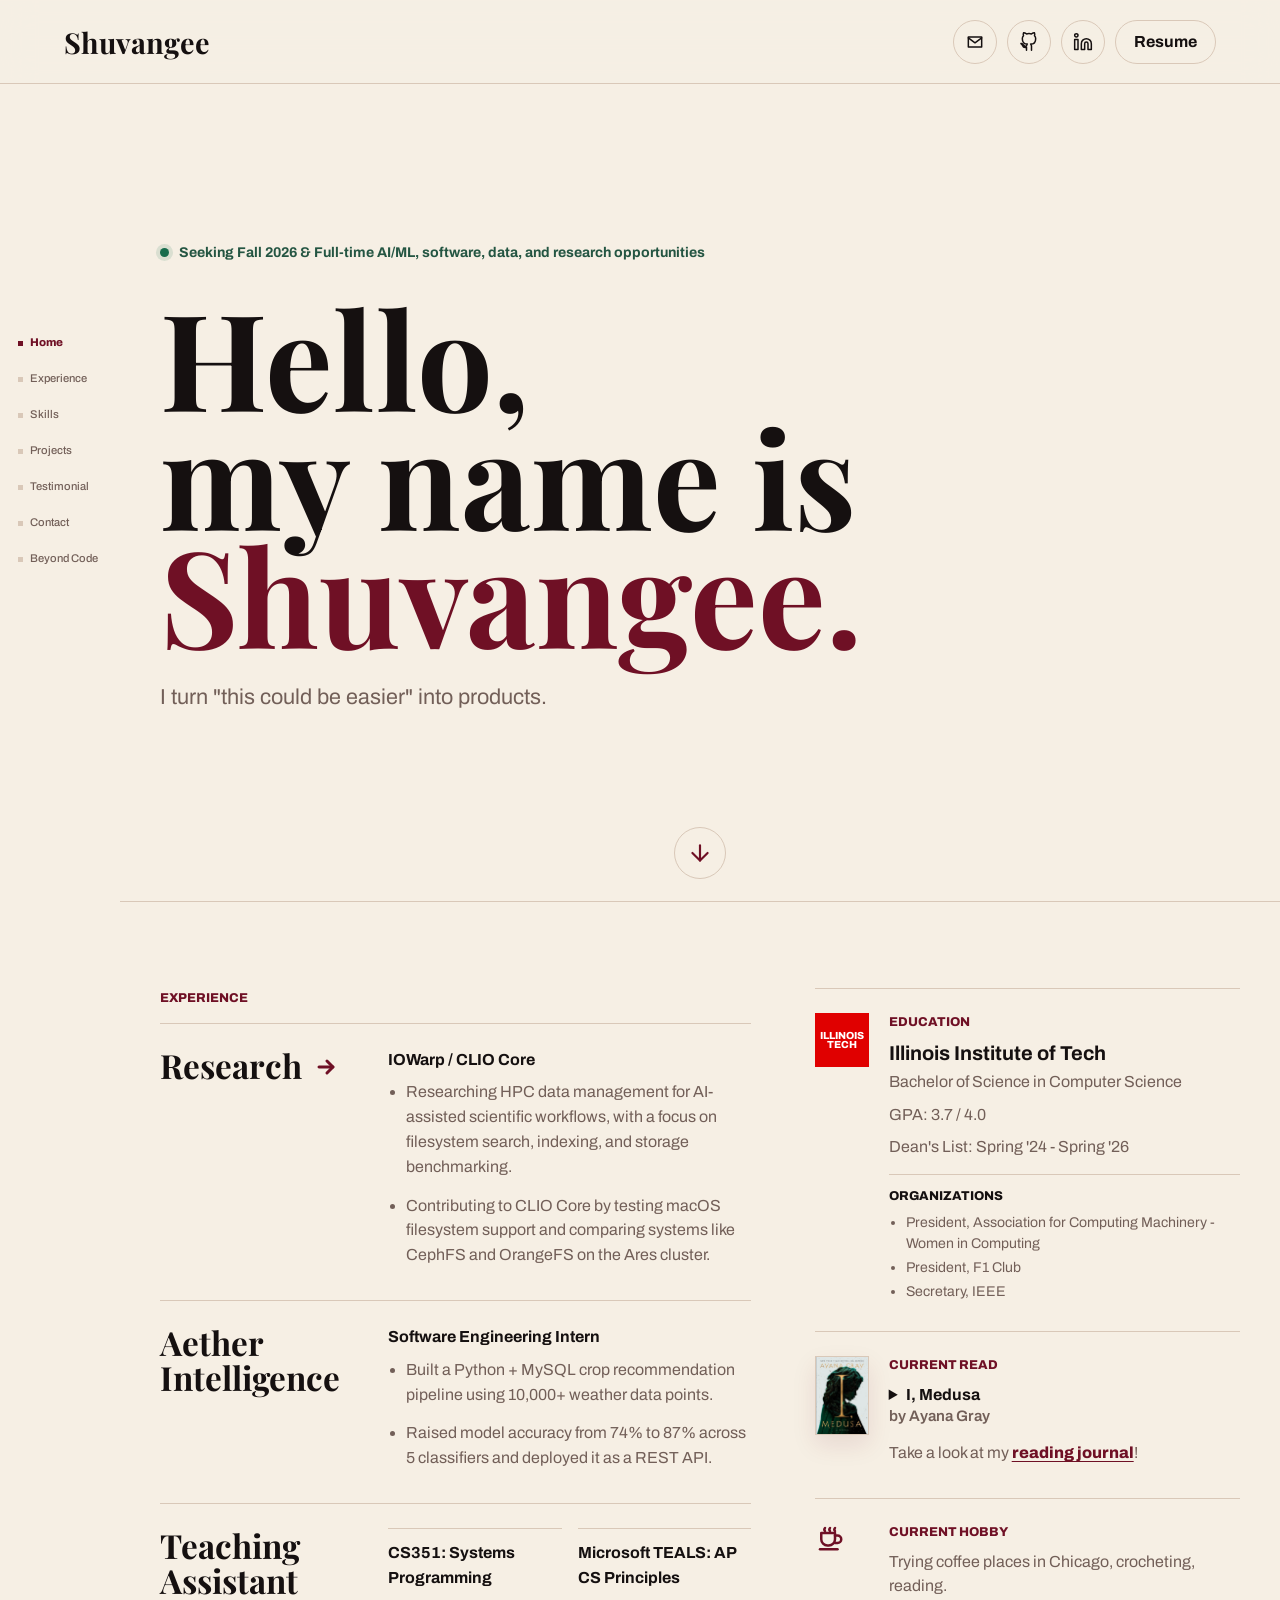
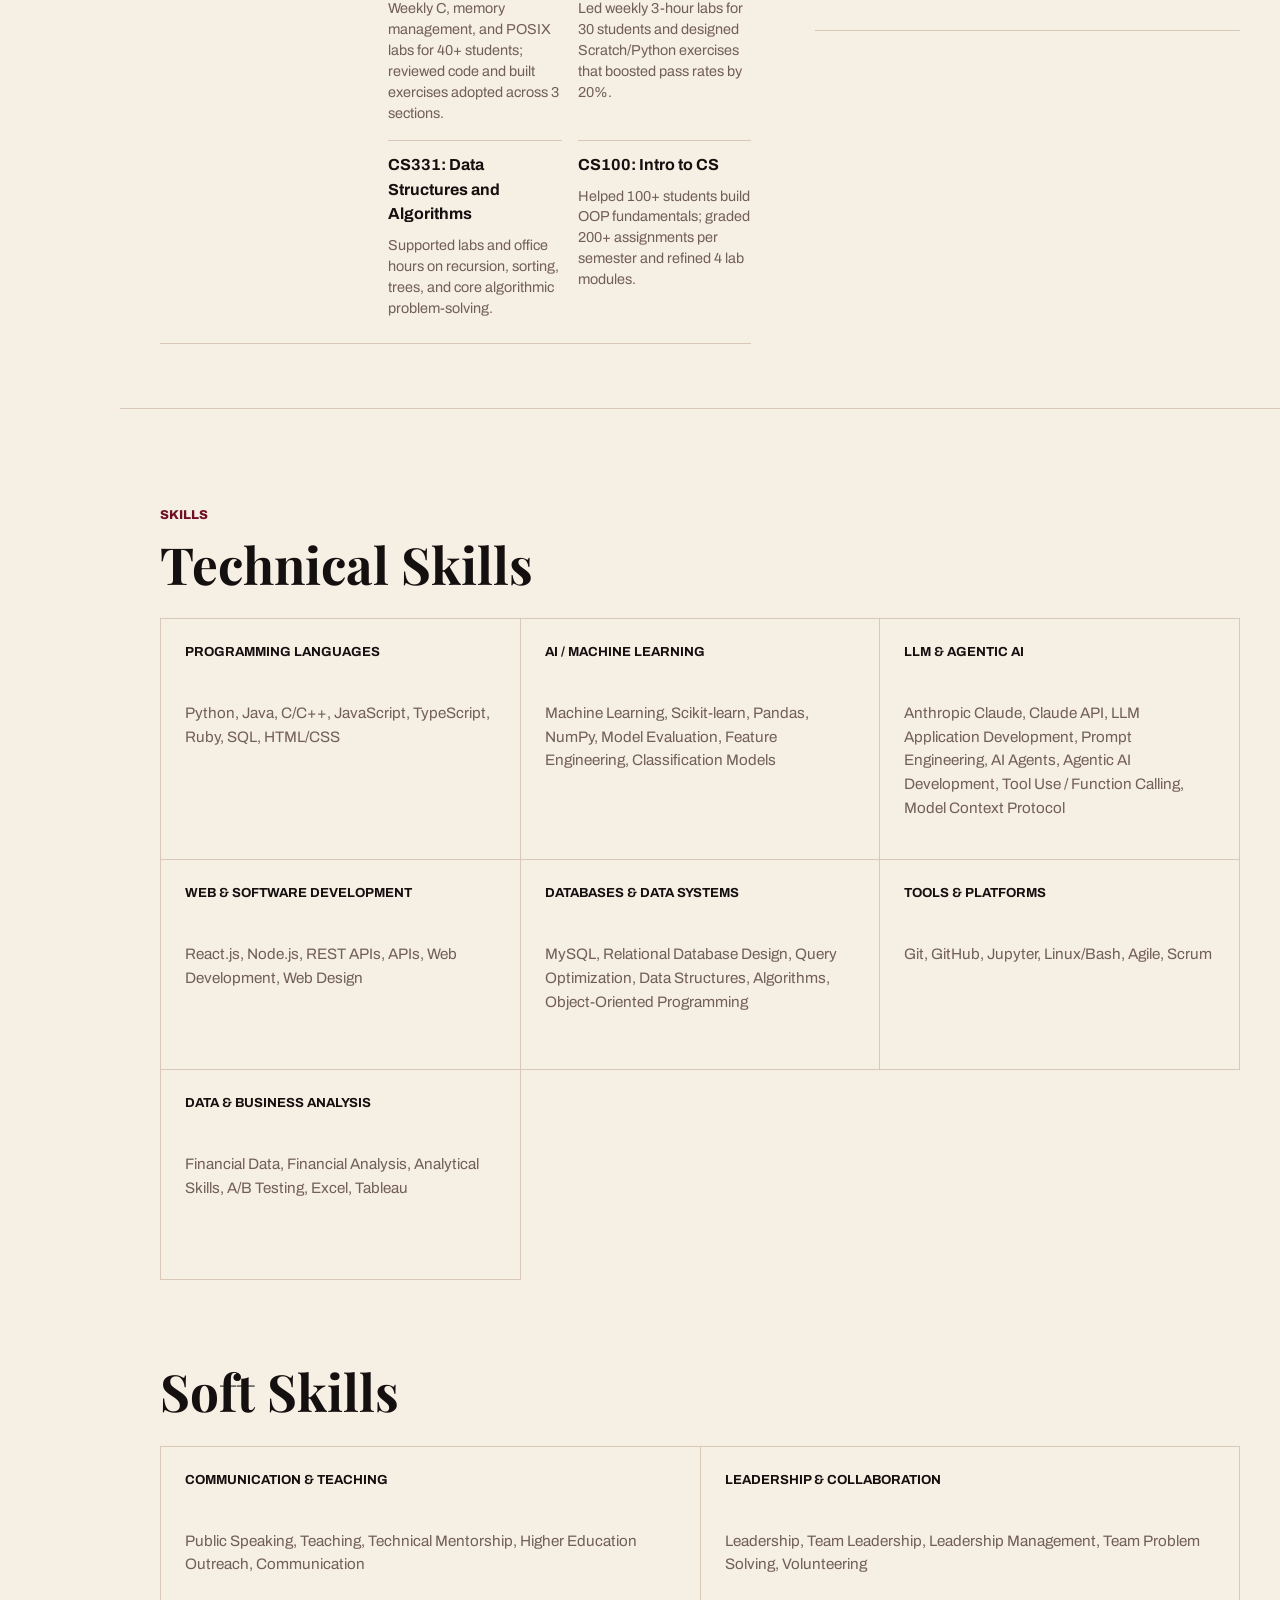
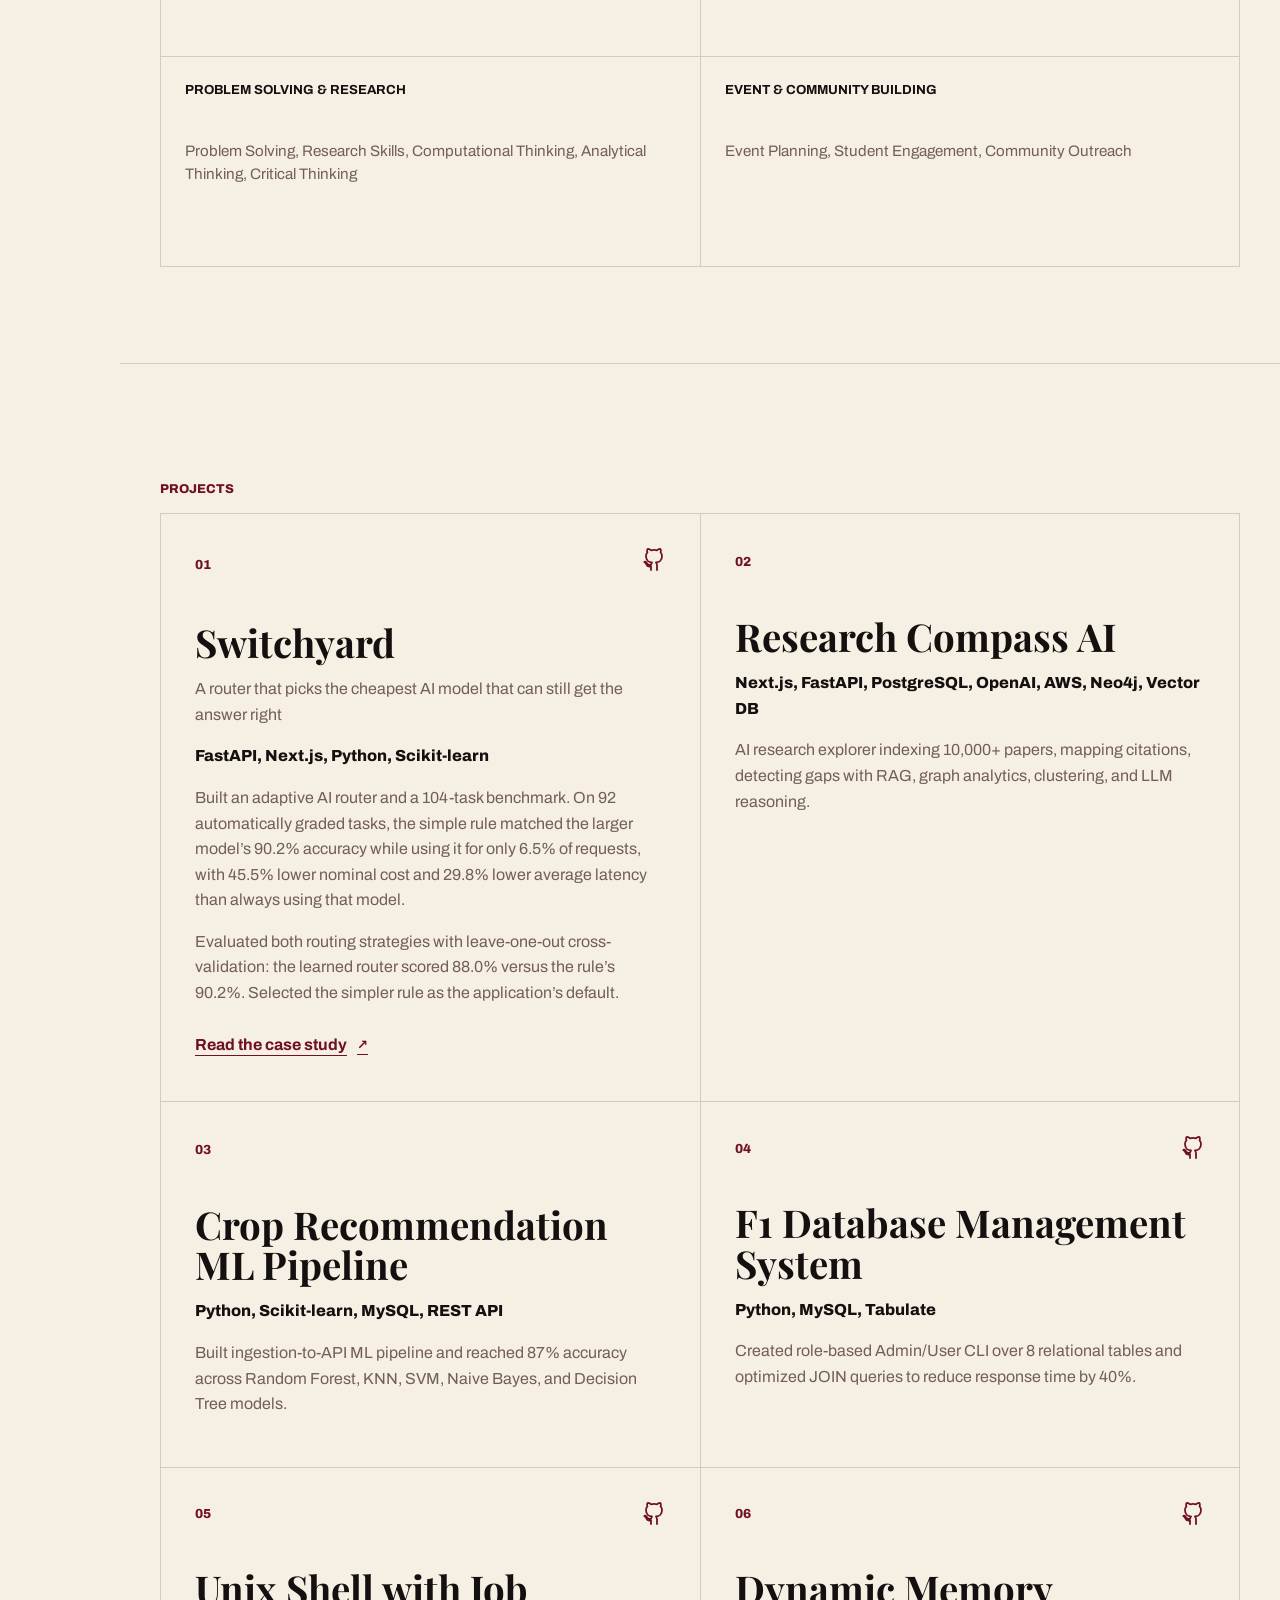
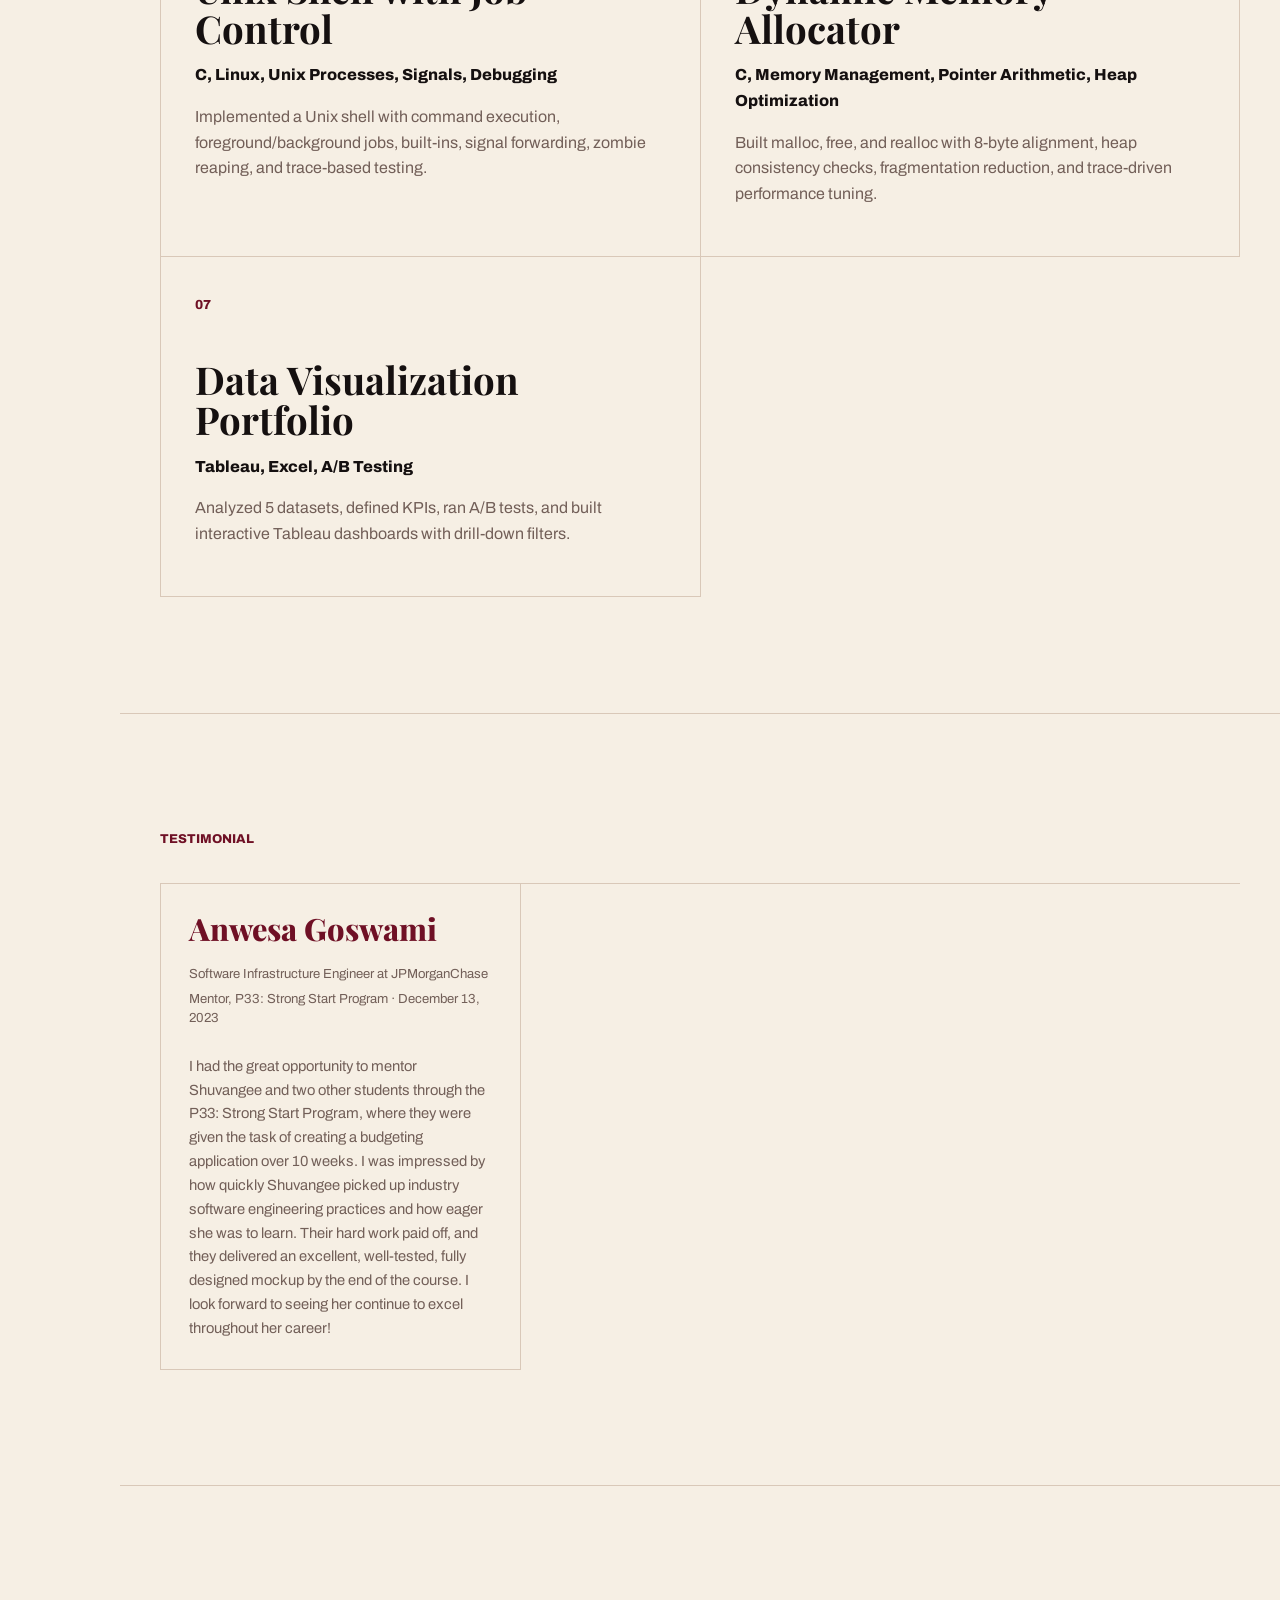
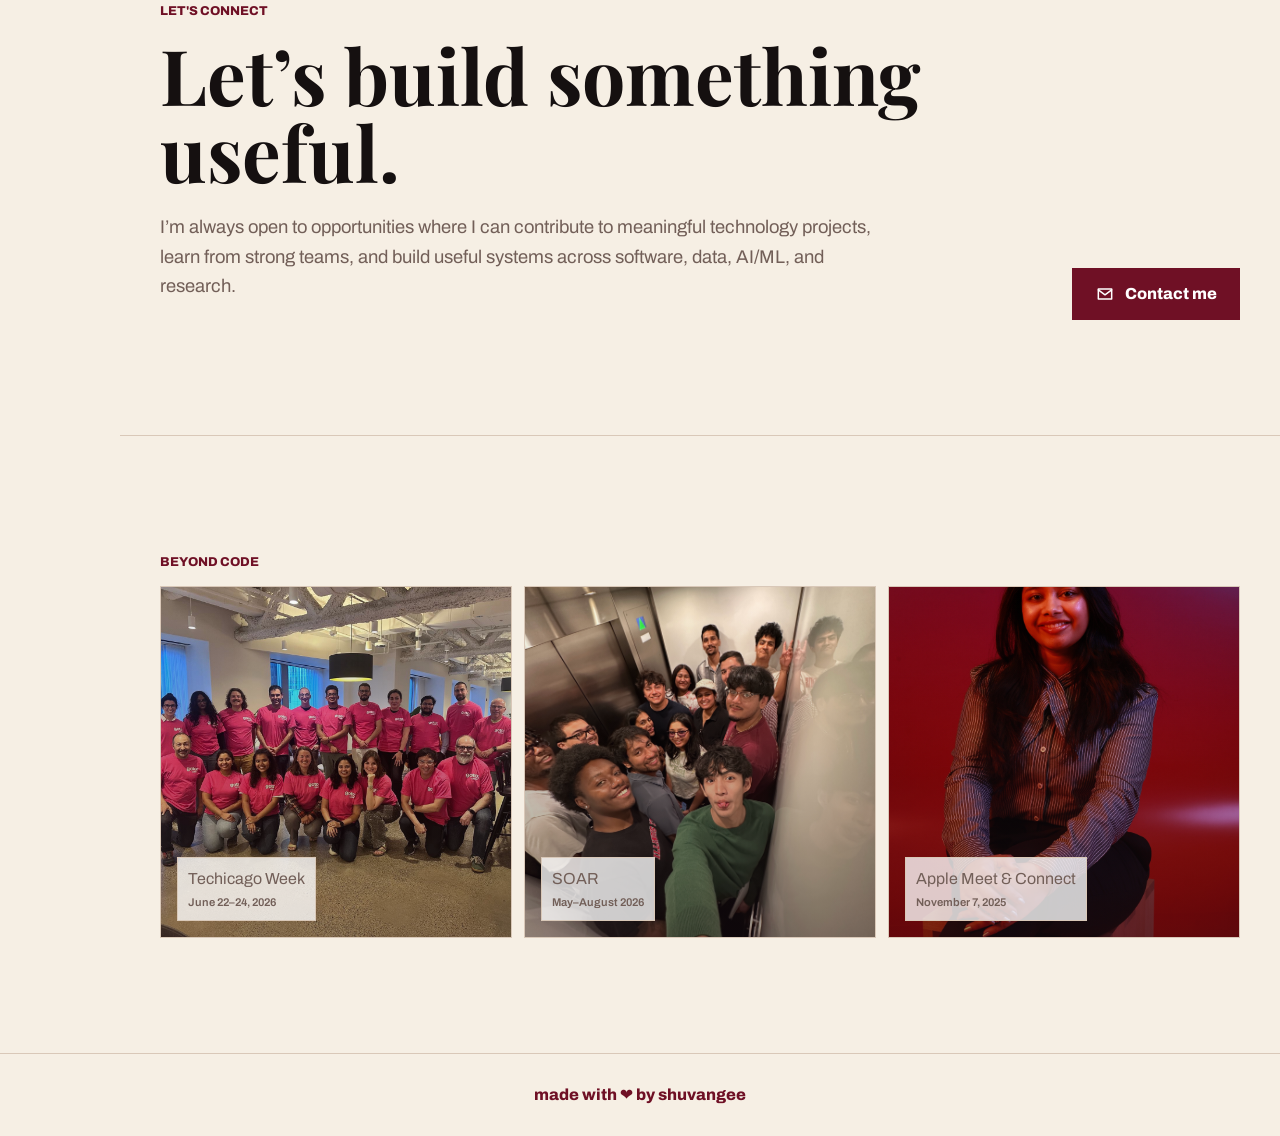
==== commit 6301868b: "Add Switchyard project and evidence-backed case study" ====
--- a/index.html
+++ b/index.html
@@ -229,20 +229,32 @@
         </div>
         <div class="project-grid">
           <article class="project-item">
-            <span>01</span>
+            <div class="project-meta">
+              <span>01</span>
+              <a href="https://github.com/shuvangee/Switchyard" target="_blank" rel="noreferrer" aria-label="Switchyard on GitHub"><svg class="project-github" viewBox="0 0 24 24" aria-label="View project on GitHub"><path d="M15 22v-4a4.8 4.8 0 0 0-1-3.5c3 0 6-2 6-6.5a5.1 5.1 0 0 0-1.4-3.6 4.8 4.8 0 0 0-.1-3.4s-1.1-.3-3.5 1.3a12.2 12.2 0 0 0-6 0C6.6.7 5.5 1 5.5 1a4.8 4.8 0 0 0-.1 3.4A5.1 5.1 0 0 0 4 8c0 4.5 3 6.5 6 6.5-.4.4-.8 1.1-.9 2.1-1.7.8-3.1.3-4.1-1.3 0 0-.8-1.5-2-1.6 0 0-1.3 0-.1.8 0 0 .9.4 1.5 2 0 0 .8 2.6 4.6 1.8V22"/></svg></a>
+            </div>
+            <h3>Switchyard</h3>
+            <p>A router that picks the cheapest AI model that can still get the answer right</p>
+            <p><strong>FastAPI, Next.js, Python, Scikit-learn</strong></p>
+            <p>Built an adaptive AI router and a 104-task benchmark. On 92 automatically graded tasks, the simple rule matched the larger model’s 90.2% accuracy while using it for only 6.5% of requests, with 45.5% lower nominal cost and 29.8% lower average latency than always using that model.</p>
+            <p>Evaluated both routing strategies with leave-one-out cross-validation: the learned router scored 88.0% versus the rule’s 90.2%. Selected the simpler rule as the application’s default.</p>
+            <a class="case-study-link" href="switchyard.html">Read the case study <span aria-hidden="true">↗</span></a>
+          </article>
+          <article class="project-item">
+            <span>02</span>
             <h3>Research Compass AI</h3>
             <p><strong>Next.js, FastAPI, PostgreSQL, OpenAI, AWS, Neo4j, Vector DB</strong></p>
             <p>AI research explorer indexing 10,000+ papers, mapping citations, detecting gaps with RAG, graph analytics, clustering, and LLM reasoning.</p>
           </article>
           <article class="project-item">
-            <span>02</span>
+            <span>03</span>
             <h3>Crop Recommendation ML Pipeline</h3>
             <p><strong>Python, Scikit-learn, MySQL, REST API</strong></p>
             <p>Built ingestion-to-API ML pipeline and reached 87% accuracy across Random Forest, KNN, SVM, Naive Bayes, and Decision Tree models.</p>
           </article>
           <a class="project-item" href="https://github.com/shuvangee/F1-Database-Management-System" target="_blank" rel="noreferrer">
             <div class="project-meta">
-              <span>03</span>
+              <span>04</span>
               <svg class="project-github" viewBox="0 0 24 24" aria-label="View project on GitHub"><path d="M15 22v-4a4.8 4.8 0 0 0-1-3.5c3 0 6-2 6-6.5a5.1 5.1 0 0 0-1.4-3.6 4.8 4.8 0 0 0-.1-3.4s-1.1-.3-3.5 1.3a12.2 12.2 0 0 0-6 0C6.6.7 5.5 1 5.5 1a4.8 4.8 0 0 0-.1 3.4A5.1 5.1 0 0 0 4 8c0 4.5 3 6.5 6 6.5-.4.4-.8 1.1-.9 2.1-1.7.8-3.1.3-4.1-1.3 0 0-.8-1.5-2-1.6 0 0-1.3 0-.1.8 0 0 .9.4 1.5 2 0 0 .8 2.6 4.6 1.8V22"/></svg>
             </div>
             <h3>F1 Database Management System</h3>
@@ -251,7 +263,7 @@
           </a>
           <a class="project-item" href="https://github.com/shuvangee/Shell-Lab" target="_blank" rel="noreferrer">
             <div class="project-meta">
-              <span>04</span>
+              <span>05</span>
               <svg class="project-github" viewBox="0 0 24 24" aria-label="View project on GitHub"><path d="M15 22v-4a4.8 4.8 0 0 0-1-3.5c3 0 6-2 6-6.5a5.1 5.1 0 0 0-1.4-3.6 4.8 4.8 0 0 0-.1-3.4s-1.1-.3-3.5 1.3a12.2 12.2 0 0 0-6 0C6.6.7 5.5 1 5.5 1a4.8 4.8 0 0 0-.1 3.4A5.1 5.1 0 0 0 4 8c0 4.5 3 6.5 6 6.5-.4.4-.8 1.1-.9 2.1-1.7.8-3.1.3-4.1-1.3 0 0-.8-1.5-2-1.6 0 0-1.3 0-.1.8 0 0 .9.4 1.5 2 0 0 .8 2.6 4.6 1.8V22"/></svg>
             </div>
             <h3>Unix Shell with Job Control</h3>
@@ -260,7 +272,7 @@
           </a>
           <a class="project-item" href="https://github.com/shuvangee/Dynamic-Memory-Allocator-" target="_blank" rel="noreferrer">
             <div class="project-meta">
-              <span>05</span>
+              <span>06</span>
               <svg class="project-github" viewBox="0 0 24 24" aria-label="View project on GitHub"><path d="M15 22v-4a4.8 4.8 0 0 0-1-3.5c3 0 6-2 6-6.5a5.1 5.1 0 0 0-1.4-3.6 4.8 4.8 0 0 0-.1-3.4s-1.1-.3-3.5 1.3a12.2 12.2 0 0 0-6 0C6.6.7 5.5 1 5.5 1a4.8 4.8 0 0 0-.1 3.4A5.1 5.1 0 0 0 4 8c0 4.5 3 6.5 6 6.5-.4.4-.8 1.1-.9 2.1-1.7.8-3.1.3-4.1-1.3 0 0-.8-1.5-2-1.6 0 0-1.3 0-.1.8 0 0 .9.4 1.5 2 0 0 .8 2.6 4.6 1.8V22"/></svg>
             </div>
             <h3>Dynamic Memory Allocator</h3>
@@ -268,7 +280,7 @@
             <p>Built malloc, free, and realloc with 8-byte alignment, heap consistency checks, fragmentation reduction, and trace-driven performance tuning.</p>
           </a>
           <article class="project-item">
-            <span>06</span>
+            <span>07</span>
             <h3>Data Visualization Portfolio</h3>
             <p><strong>Tableau, Excel, A/B Testing</strong></p>
             <p>Analyzed 5 datasets, defined KPIs, ran A/B tests, and built interactive Tableau dashboards with drill-down filters.</p>
--- a/styles.css
+++ b/styles.css
@@ -1392,3 +1392,56 @@
     translate: 0 8px;
   }
 }
+
+/* Project case studies */
+.case-study-link {
+  display: inline-flex;
+  align-items: center;
+  gap: 10px;
+  padding: 10px 0;
+  color: var(--maroon);
+  font-weight: 700;
+  text-decoration: underline;
+  text-underline-offset: 5px;
+}
+.case-hero { padding-bottom: 48px; }
+.case-hero h1 {
+  font-family: "Playfair Display", serif;
+  font-size: clamp(3.5rem, 9vw, 7.2rem);
+  line-height: 1.05;
+  margin: 18px 0 24px;
+}
+.case-tagline { font-size: clamp(1.3rem, 2.7vw, 2rem); line-height: 1.4; max-width: 850px; }
+.case-intro { max-width: 760px; font-size: 1.1rem; }
+.case-stack, .case-note, .case-source { color: var(--muted); font-size: 0.9rem; }
+.case-actions { display: flex; flex-wrap: wrap; gap: 16px 28px; margin: 26px 0; }
+.case-actions a, .case-source a { color: var(--maroon); text-decoration: underline; text-underline-offset: 5px; }
+.case-study a:focus-visible, .case-study-link:focus-visible { outline: 2px solid var(--maroon); outline-offset: 5px; }
+.case-metrics { display: grid; grid-template-columns: repeat(3, 1fr); margin: 42px 0 16px; border-block: 1px solid var(--line); }
+.case-metrics > div { padding: 24px 18px; border-right: 1px solid var(--line); display: flex; flex-direction: column-reverse; }
+.case-metrics > div:last-child { border-right: 0; }
+.case-metrics dt { color: var(--muted); font-size: 0.9rem; }
+.case-metrics dd { margin: 0; font-size: clamp(2rem, 4vw, 3.4rem); color: var(--maroon); font-family: "Playfair Display", serif; }
+.case-section { border-top: 1px solid var(--line); padding: clamp(32px, 5vw, 60px) 0; }
+.case-section h2 { font-family: "Playfair Display", serif; font-size: clamp(1.8rem, 3.5vw, 2.8rem); line-height: 1.2; margin: 12px 0 26px; max-width: 850px; }
+.case-section > p { max-width: 850px; }
+.case-section h3 { font-size: 1.15rem; }
+.case-columns { display: grid; grid-template-columns: repeat(2, minmax(0, 1fr)); gap: 36px; }
+.case-flow { list-style: none; padding: 0; display: grid; grid-template-columns: repeat(4, 1fr); gap: 12px; margin: 30px 0; counter-reset: flow; }
+.case-flow li { background: var(--soft); padding: 18px; counter-increment: flow; }
+.case-flow li::before { content: "0" counter(flow) " /"; display: block; color: var(--maroon); font-weight: 700; margin-bottom: 10px; }
+.case-study code { overflow-wrap: anywhere; }
+.case-table-wrap { overflow-x: auto; }
+.case-table { border-collapse: collapse; width: 100%; font-size: 0.9rem; }
+.case-table caption { text-align: left; color: var(--muted); padding-bottom: 18px; }
+.case-table th, .case-table td { text-align: left; padding: 16px 14px; border-bottom: 1px solid var(--line); white-space: nowrap; }
+.case-table thead { color: var(--muted); }
+.preferred-result { background: var(--soft); color: var(--maroon); font-weight: 700; }
+.case-evidence > .case-study-link { margin-top: 20px; }
+@media (max-width: 640px) {
+  .case-columns { grid-template-columns: 1fr; gap: 10px; }
+  .case-flow { grid-template-columns: repeat(2, minmax(0, 1fr)); }
+  .case-metrics { grid-template-columns: 1fr; }
+  .case-metrics > div { border-right: 0; border-bottom: 1px solid var(--line); padding: 18px 0; }
+  .case-metrics > div:last-child { border-bottom: 0; }
+}
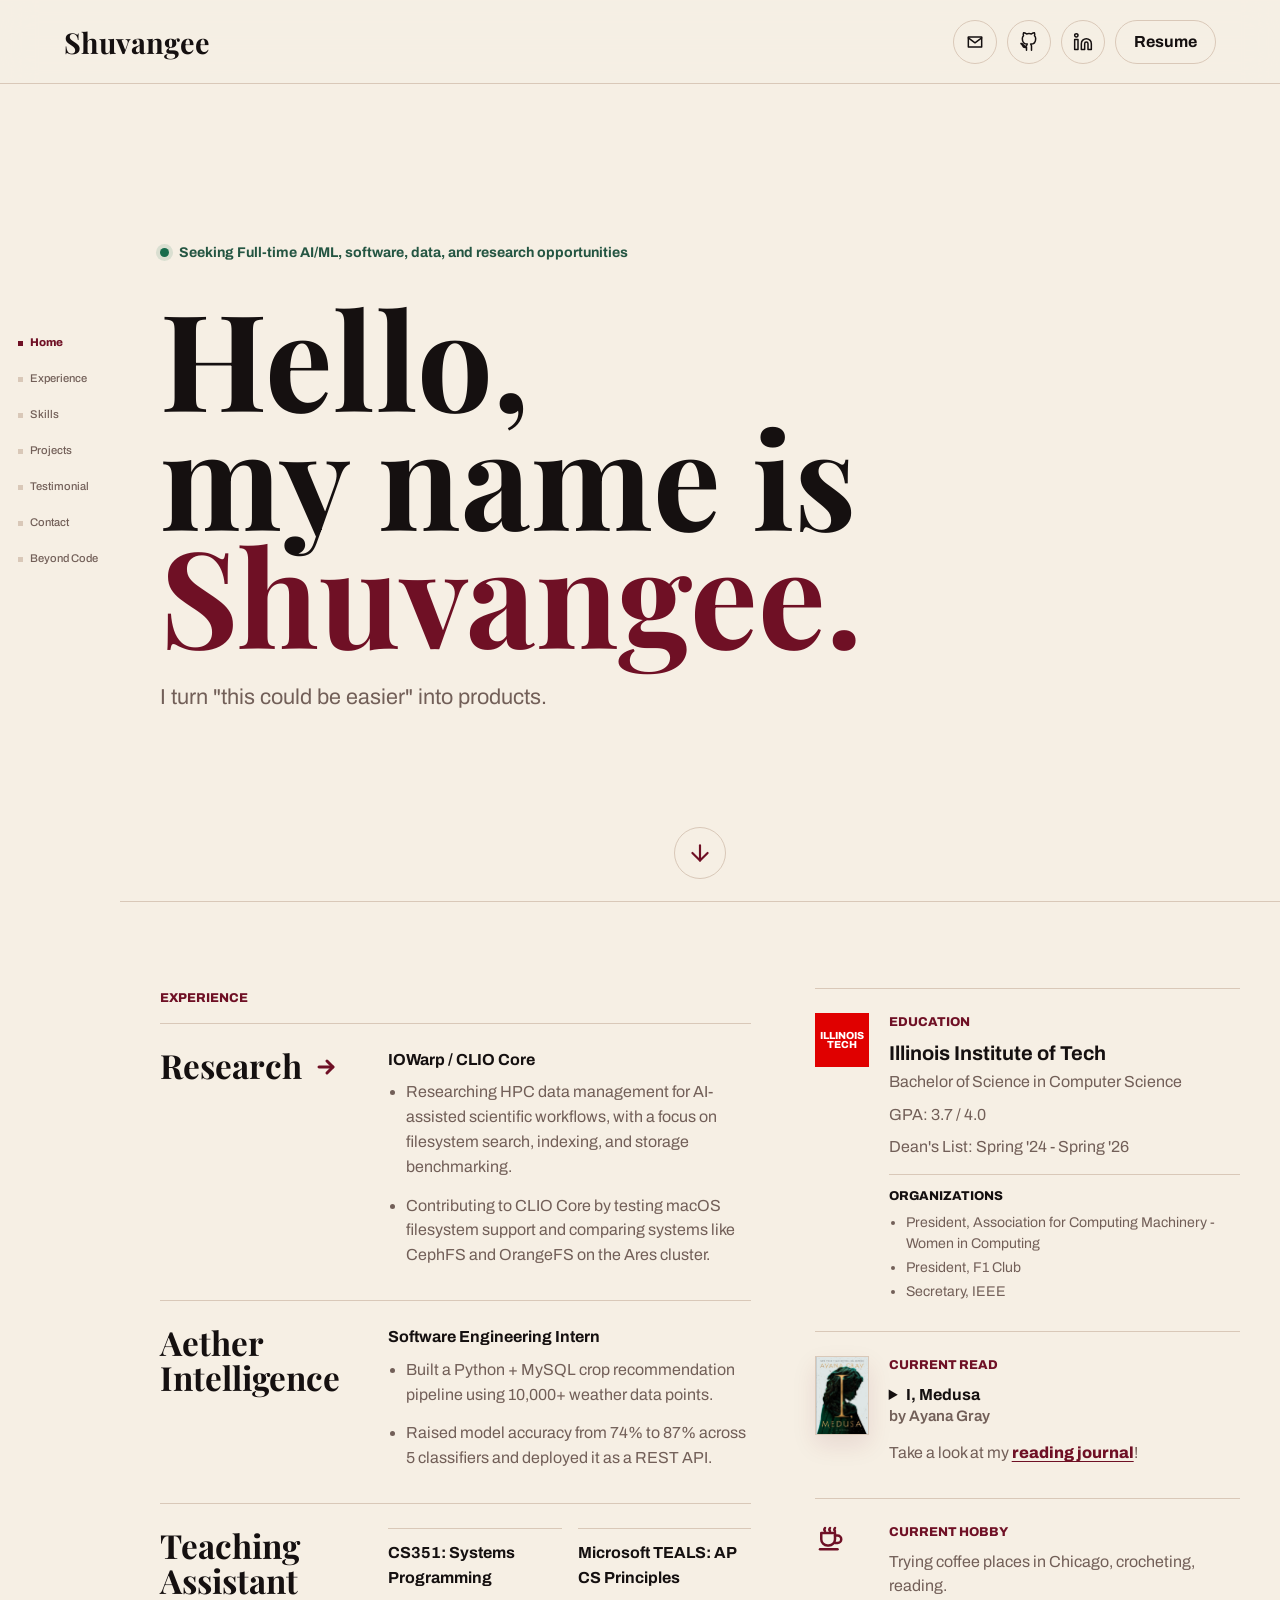
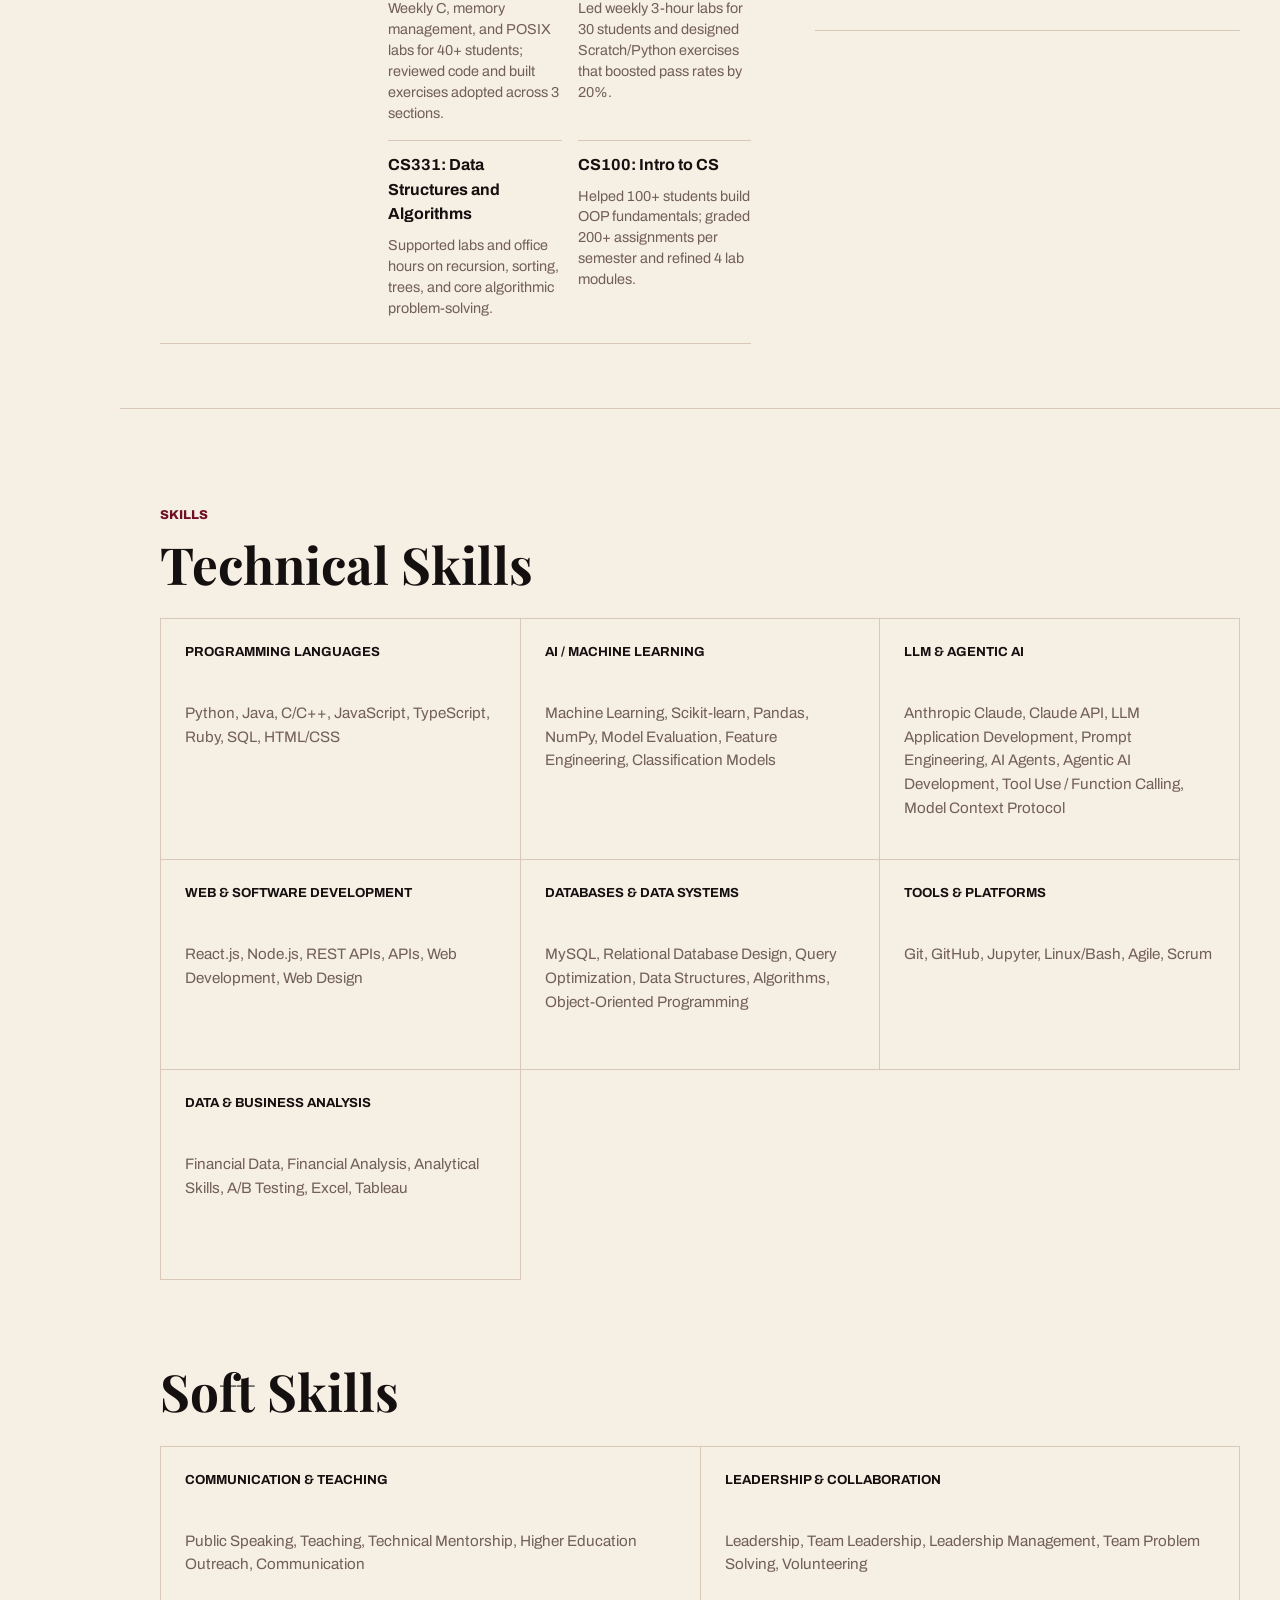
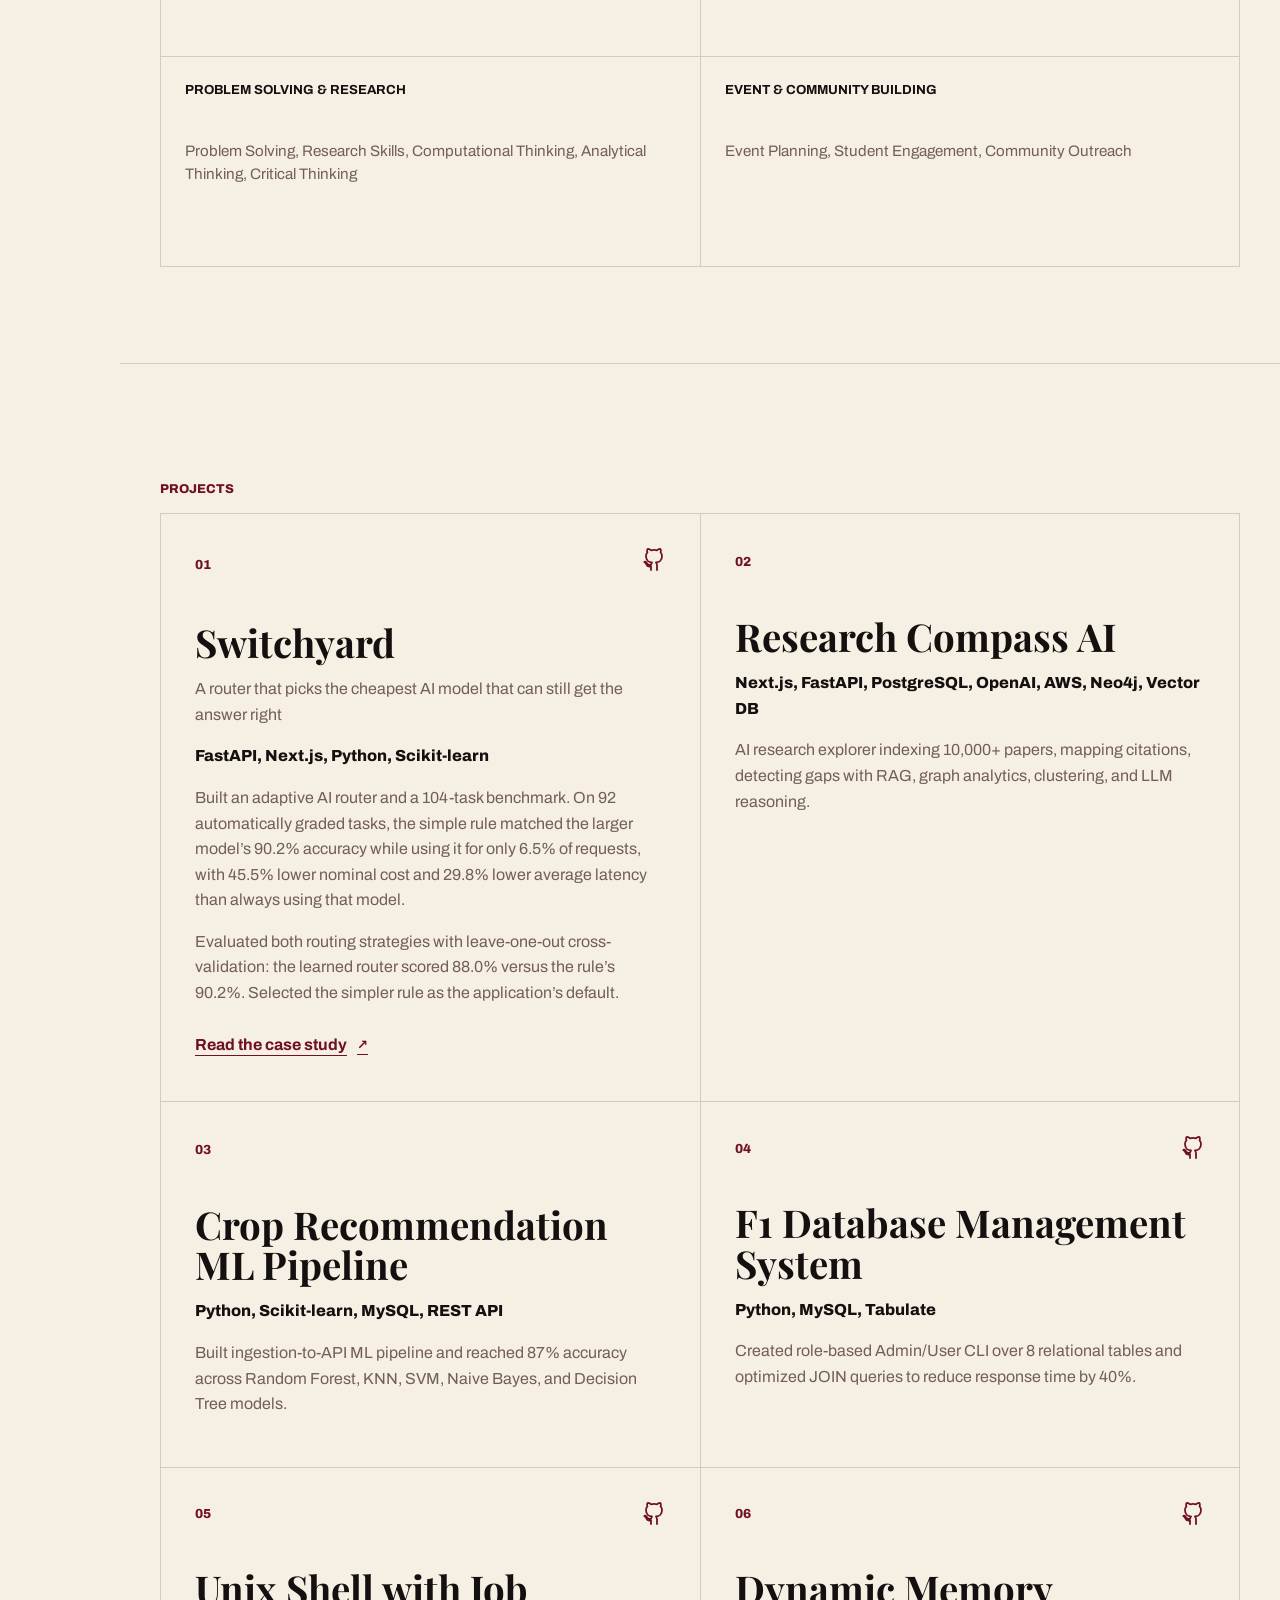
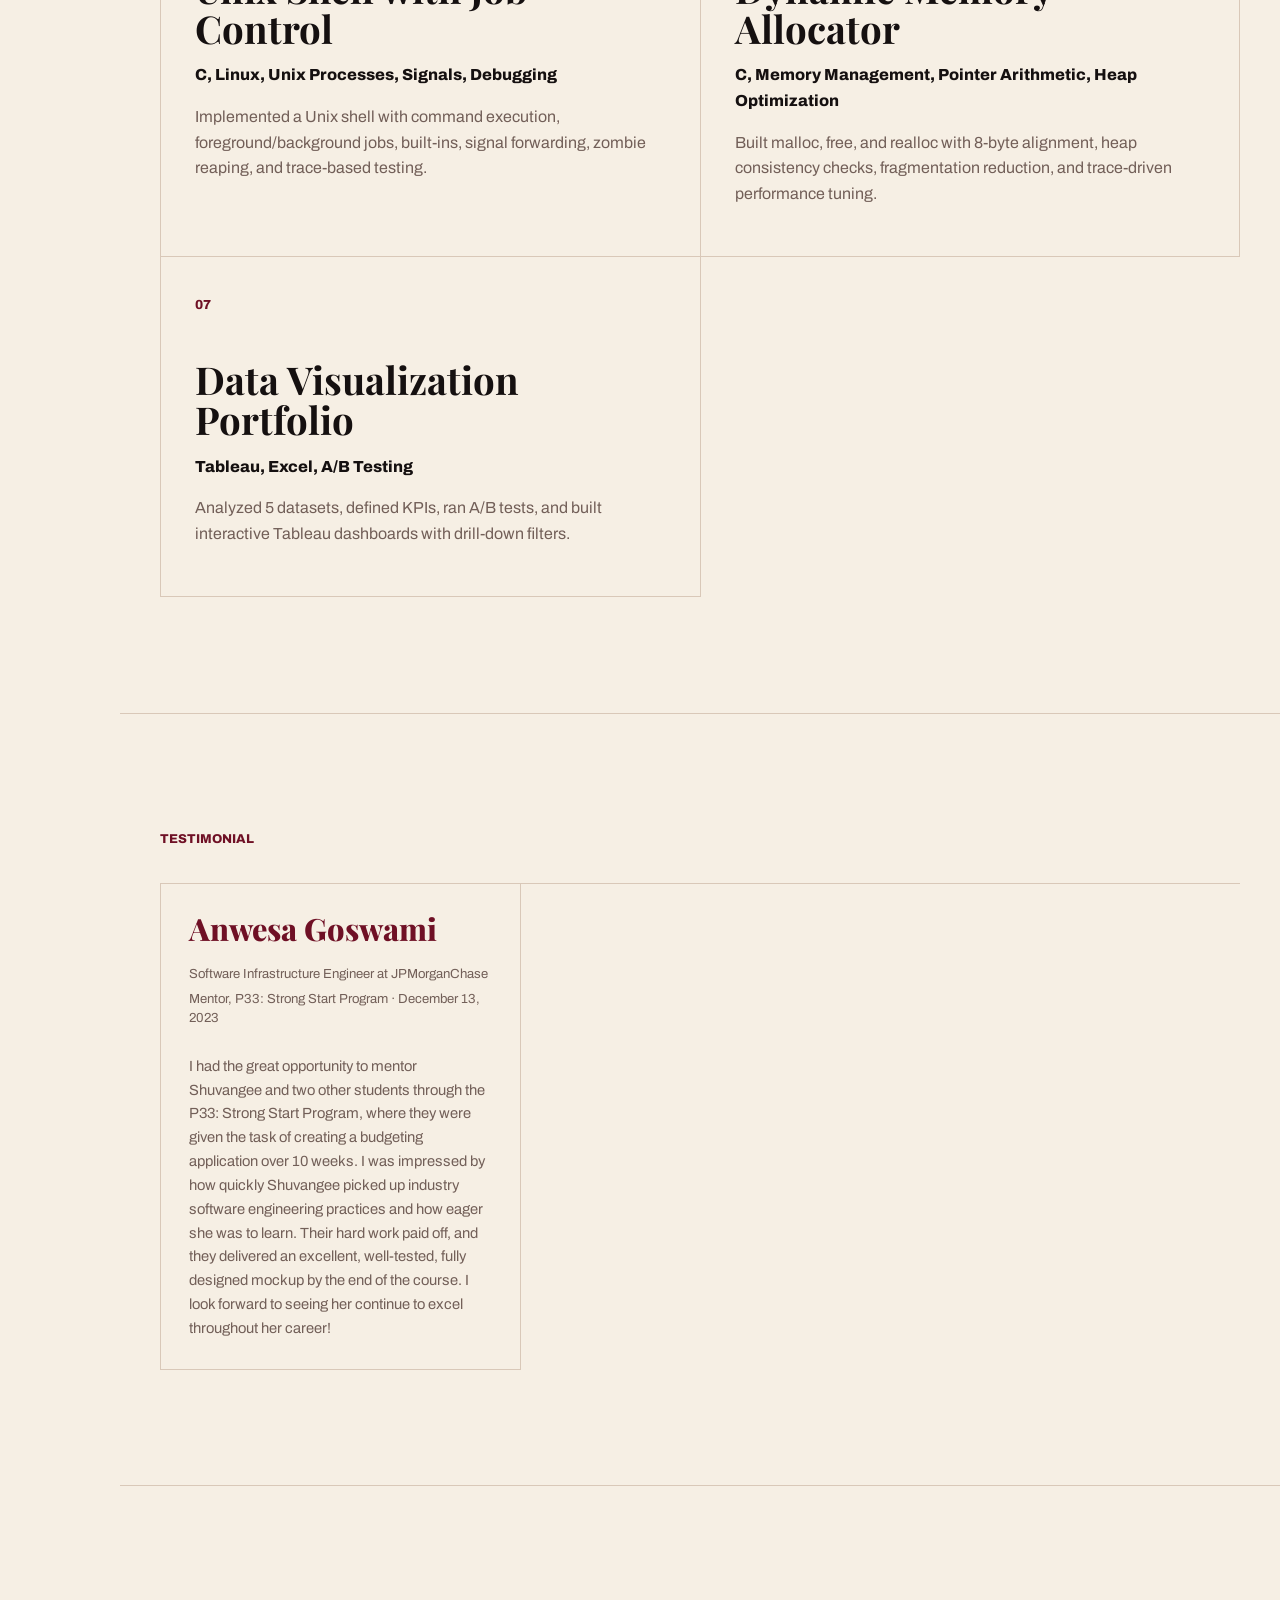
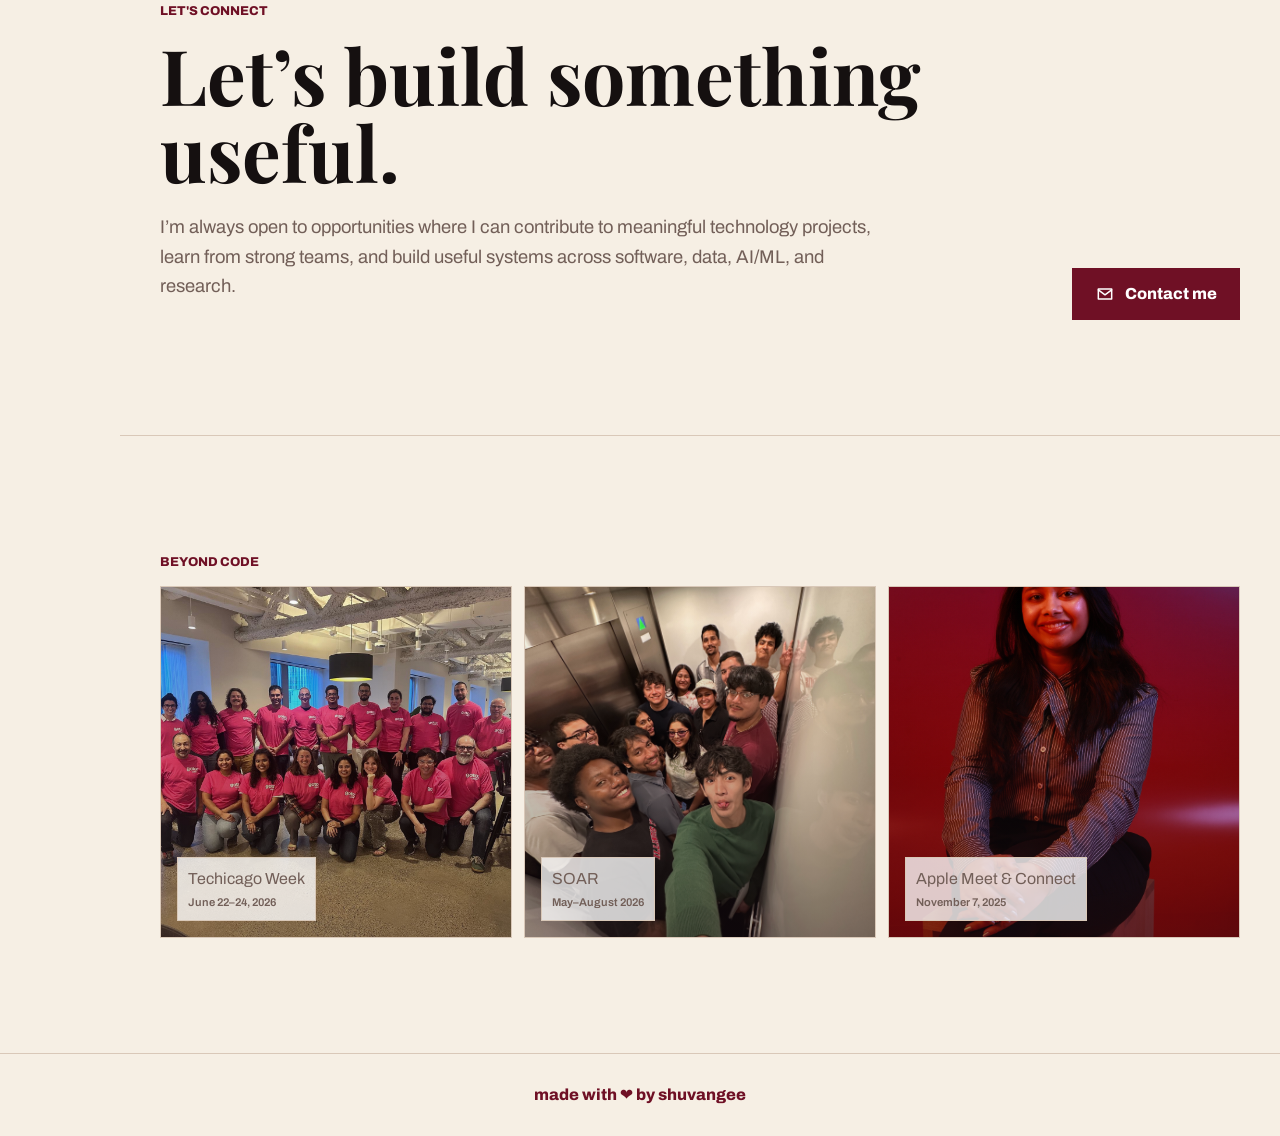
==== commit 237a00ee: "Update availability to full-time opportunities" ====
--- a/index.html
+++ b/index.html
@@ -41,7 +41,7 @@
         <div class="landing-copy">
           <p class="availability-status">
             <span aria-hidden="true"></span>
-            Seeking Fall 2026 &amp; Full-time AI/ML, software, data, and research opportunities
+            Seeking Full-time AI/ML, software, data, and research opportunities
           </p>
           <h1><span>Hello,</span><span>my name is</span><strong>Shuvangee.</strong></h1>
           <p>I turn "this could be easier" into products.</p>
